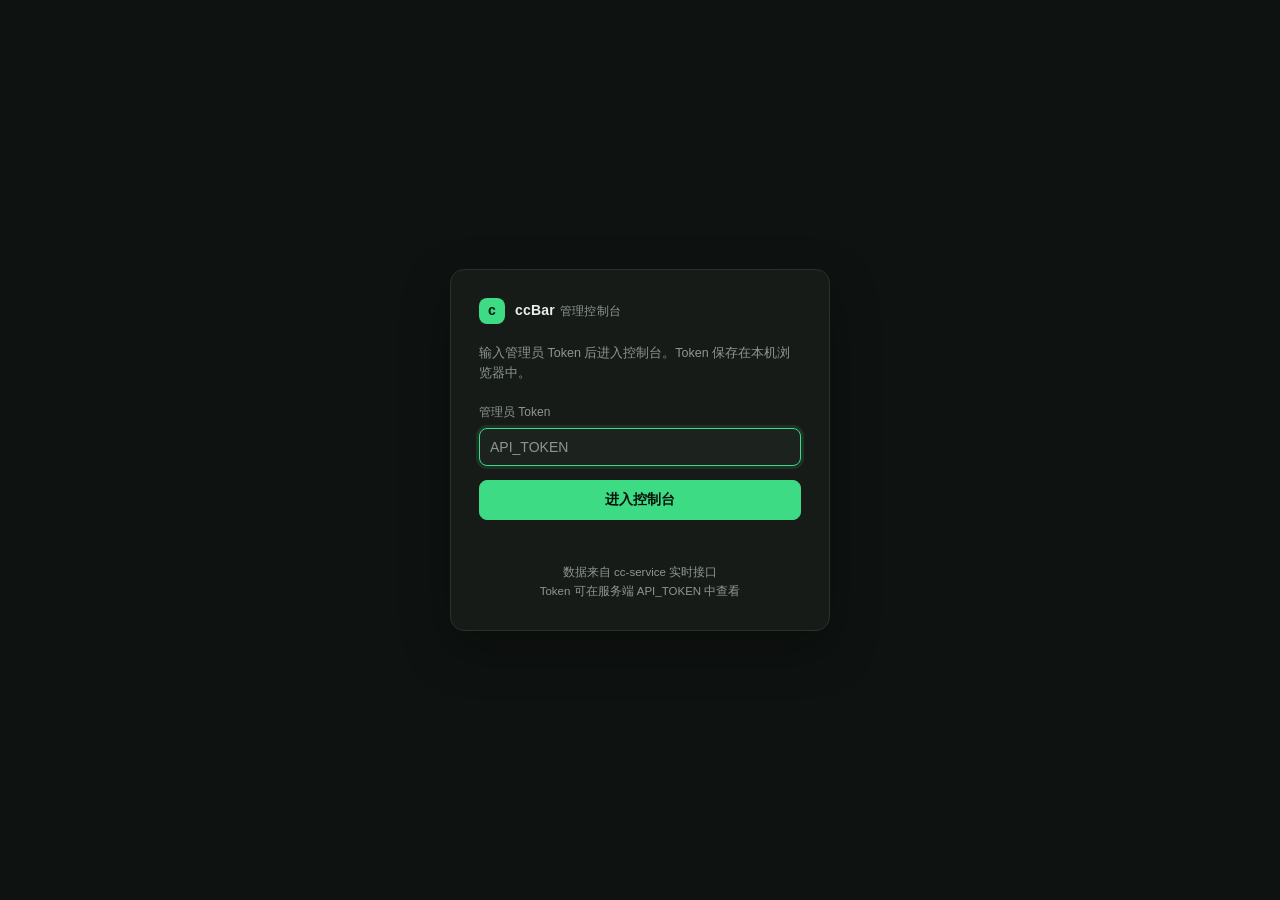
==== cc-service/src/main/resources/static/admin/index.html @ 9c6a5811 "feat(admin): 总览合并仅有用量记录的 Trae 账号 没有官方账单快照、但近 30 天有用量记录的 Trae 账号也列出，并标注未上报账单。" ====
<!doctype html>
<html lang="zh-CN" data-theme="dark">
<head>
<meta charset="utf-8">
<meta name="viewport" content="width=device-width, initial-scale=1">
<title>CC 管理控制台</title>
<style>
  :root {
    --bg: #0e1210;
    --sidebar: #111613;
    --panel: #161b18;
    --panel-2: #1c231f;
    --border: #29312b;
    --border-strong: #39443c;
    --text: #e9efeb;
    --muted: #8d978f;
    --accent: #3ddc84;
    --accent-dim: rgba(61, 220, 132, .12);
    --accent-on: #07140c;
    --danger: #ff6b6b;
    --danger-dim: rgba(255, 107, 107, .12);
    --warning: #f2b544;
    --series-1: #3ddc84;
    --series-2: #2a8f5d;
    --series-3: #78bdf5;
    --shadow: 0 18px 50px rgba(0, 0, 0, .28);
    --radius-card: 14px;
    color-scheme: dark;
  }
  html[data-theme="light"] {
    --bg: #f3f6f3;
    --sidebar: #ffffff;
    --panel: #ffffff;
    --panel-2: #f1f5f2;
    --border: #e0e7e1;
    --border-strong: #cfd9d1;
    --text: #18211b;
    --muted: #64736a;
    --accent: #0f9d58;
    --accent-dim: rgba(15, 157, 88, .10);
    --accent-on: #ffffff;
    --danger: #d93d3d;
    --danger-dim: rgba(217, 61, 61, .10);
    --warning: #b77a10;
    --series-1: #0f9d58;
    --series-2: #8ad8ad;
    --series-3: #3b82f6;
    --shadow: 0 16px 42px rgba(20, 40, 28, .08);
    color-scheme: light;
  }
  * { box-sizing: border-box; }
  html, body { margin: 0; min-height: 100%; }
  body {
    background: var(--bg);
    color: var(--text);
    font: 14px/1.55 -apple-system, BlinkMacSystemFont, "SF Pro Text", "PingFang SC", "Microsoft YaHei", sans-serif;
    -webkit-font-smoothing: antialiased;
  }
  button, input, select, textarea { font: inherit; color: inherit; }
  a { color: var(--accent); }
  .hidden { display: none !important; }
  .mono { font-family: "SF Mono", ui-monospace, Menlo, Consolas, monospace; }
  .muted { color: var(--muted); }
  .num { font-variant-numeric: tabular-nums; }

  /* 登录 */
  .login-wrap { min-height: 100vh; display: flex; align-items: center; justify-content: center; padding: 24px; }
  .login-card {
    width: 380px; max-width: 100%; background: var(--panel); border: 1px solid var(--border);
    border-radius: var(--radius-card); padding: 28px; box-shadow: var(--shadow);
  }
  .login-card .brand { padding: 0 0 20px; }
  .login-card p { color: var(--muted); font-size: 12.5px; margin: 0 0 20px; }
  .login-foot { margin-top: 16px; color: var(--muted); font-size: 11.5px; text-align: center; line-height: 1.7; }
  .error { color: var(--danger); font-size: 12px; min-height: 17px; margin-top: 10px; }

  /* 基础控件 */
  .btn {
    height: 34px; padding: 0 13px; border-radius: 8px; border: 1px solid var(--border);
    background: var(--panel-2); color: var(--text); cursor: pointer;
    display: inline-flex; align-items: center; justify-content: center; gap: 6px;
    transition: background .12s, border-color .12s, color .12s; white-space: nowrap;
  }
  .btn:hover { border-color: var(--border-strong); }
  .btn.primary { background: var(--accent); border-color: var(--accent); color: var(--accent-on); font-weight: 600; }
  .btn.primary:hover { filter: brightness(1.06); }
  .btn.danger { color: var(--danger); }
  .btn.danger:hover { background: var(--danger-dim); border-color: color-mix(in srgb, var(--danger) 40%, var(--border)); }
  .btn.ghost { background: transparent; }
  .btn.block { width: 100%; height: 40px; }
  .btn.sm { height: 28px; padding: 0 9px; font-size: 12px; }
  .btn:disabled { opacity: .5; cursor: not-allowed; }
  .icon-btn {
    width: 32px; height: 32px; padding: 0; border-radius: 8px; border: 1px solid var(--border);
    background: var(--panel-2); color: var(--muted); cursor: pointer;
    display: inline-flex; align-items: center; justify-content: center;
  }
  .icon-btn:hover { color: var(--text); border-color: var(--border-strong); }
  .icon-btn svg { width: 15px; height: 15px; }
  .input, .select {
    height: 32px; padding: 0 10px; border-radius: 8px; border: 1px solid var(--border);
    background: var(--panel-2); color: var(--text); outline: none;
  }
  .input:focus, .select:focus { border-color: var(--accent); box-shadow: 0 0 0 3px var(--accent-dim); }
  .input::placeholder { color: var(--muted); }
  .select { padding-right: 26px; cursor: pointer; }
  .field { margin-bottom: 14px; }
  .field label { display: block; color: var(--muted); font-size: 12px; margin-bottom: 6px; }
  .field .input, .field .select { width: 100%; height: 38px; }
  .field .hint { color: var(--muted); font-size: 11.5px; margin-top: 6px; line-height: 1.6; }

  /* 布局 */
  .app { display: flex; min-height: 100vh; }
  .sidebar {
    width: 224px; flex: 0 0 224px; background: var(--sidebar);
    border-right: 1px solid var(--border);
    display: flex; flex-direction: column; padding: 18px 12px;
    position: sticky; top: 0; height: 100vh;
  }
  .brand { display: flex; align-items: center; gap: 10px; padding: 4px 10px 22px; }
  .brand-mark {
    width: 26px; height: 26px; border-radius: 8px; background: var(--accent);
    color: var(--accent-on); font-weight: 700; font-size: 14px;
    display: flex; align-items: center; justify-content: center; flex: 0 0 26px;
  }
  .brand-name { font-weight: 600; font-size: 14px; letter-spacing: .2px; white-space: nowrap; }
  .brand-name span { color: var(--muted); font-weight: 400; font-size: 12px; margin-left: 5px; }
  .nav-section { color: var(--muted); font-size: 11px; letter-spacing: .8px; padding: 14px 12px 6px; }
  .nav-item {
    display: flex; align-items: center; gap: 10px; padding: 9px 12px; margin-bottom: 2px;
    border-radius: 8px; color: var(--muted); cursor: pointer; user-select: none;
    border: 1px solid transparent; transition: background .12s, color .12s; white-space: nowrap;
  }
  .nav-item:hover { background: var(--panel-2); color: var(--text); }
  .nav-item.active { background: var(--accent-dim); color: var(--accent); }
  .nav-item svg { flex: 0 0 16px; width: 16px; height: 16px; }
  .nav-badge {
    margin-left: auto; min-width: 18px; height: 18px; padding: 0 5px; border-radius: 999px;
    background: var(--panel-2); color: var(--muted); font-size: 10.5px;
    display: inline-flex; align-items: center; justify-content: center; font-variant-numeric: tabular-nums;
  }
  .sidebar-foot { margin-top: auto; border-top: 1px solid var(--border); padding: 14px 10px 4px; display: flex; align-items: center; gap: 10px; }
  .sidebar-foot .who { flex: 1; min-width: 0; }
  .sidebar-foot .who b { display: block; font-size: 12.5px; font-weight: 500; }
  .sidebar-foot .who span { display: block; font-size: 11px; color: var(--muted); }
  .main { flex: 1; min-width: 0; display: flex; flex-direction: column; }
  .topbar {
    height: 62px; display: flex; align-items: center; justify-content: space-between;
    padding: 0 26px; border-bottom: 1px solid var(--border);
    background: color-mix(in srgb, var(--bg) 86%, transparent);
    backdrop-filter: blur(10px); position: sticky; top: 0; z-index: 10; gap: 16px;
  }
  .topbar h1 { font-size: 15.5px; margin: 0; font-weight: 600; letter-spacing: .2px; }
  .topbar .sub { color: var(--muted); font-size: 12px; margin-left: 10px; }
  .topbar .right { display: flex; align-items: center; gap: 10px; flex: 0 0 auto; }
  .meta { color: var(--muted); font-size: 12px; white-space: nowrap; }
  .content { width: 100%; max-width: 1240px; margin: 0 auto; padding: 22px 26px 64px; }
  .view { display: none; }
  .view.active { display: block; }
  .page-head { display: flex; align-items: flex-end; justify-content: space-between; gap: 16px; margin-bottom: 18px; flex-wrap: wrap; }
  .page-head h2 { font-size: 19px; margin: 0 0 3px; font-weight: 600; letter-spacing: .2px; }
  .page-head p { margin: 0; color: var(--muted); font-size: 12.5px; }
  .page-actions { display: flex; align-items: center; gap: 8px; flex-wrap: wrap; }

  /* 卡片 */
  .card { background: var(--panel); border: 1px solid var(--border); border-radius: var(--radius-card); }
  .card-head { display: flex; align-items: center; justify-content: space-between; gap: 12px; padding: 15px 18px 0; flex-wrap: wrap; }
  .card-head h3 { margin: 0; font-size: 13.5px; font-weight: 600; }
  .card-head .sub { color: var(--muted); font-size: 11.5px; font-weight: 400; margin-left: 8px; }
  .card-body { padding: 16px 18px 18px; }
  .card-head + .card-body { padding-top: 14px; }

  /* KPI */
  .kpis { display: grid; grid-template-columns: repeat(4, 1fr); gap: 12px; margin-bottom: 12px; }
  .kpi { padding: 16px 17px 15px; position: relative; overflow: hidden; }
  .kpi .label { color: var(--muted); font-size: 12px; display: flex; align-items: center; gap: 6px; }
  .kpi .value { font-size: 27px; font-weight: 650; letter-spacing: -.4px; margin-top: 4px; font-variant-numeric: tabular-nums; }
  .kpi .value .unit { font-size: 12px; font-weight: 500; color: var(--muted); margin-left: 5px; letter-spacing: 0; }
  .kpi .foot { color: var(--muted); font-size: 11.5px; margin-top: 2px; font-variant-numeric: tabular-nums; }
  .kpi .foot b { color: var(--accent); font-weight: 500; }
  .kpi .foot .warn { color: var(--warning); }
  .kpi .foot .bad { color: var(--danger); }
  .kpi.focus { border-color: color-mix(in srgb, var(--accent) 45%, var(--border)); }
  .kpi.focus .value { color: var(--accent); }

  /* 栅格 */
  .grid-main { display: grid; grid-template-columns: minmax(0, 1.75fr) minmax(0, 1fr); gap: 12px; margin-bottom: 12px; }
  .grid-half { display: grid; grid-template-columns: 1fr 1fr; gap: 12px; margin-bottom: 12px; }
  .split { display: grid; grid-template-columns: minmax(0, 1.5fr) minmax(0, 1fr); gap: 12px; align-items: start; }
  .stack { display: flex; flex-direction: column; gap: 12px; }

  /* 图表 */
  .chart-wrap { padding: 12px 12px 6px; }
  .chart-wrap svg { width: 100%; height: auto; display: block; }
  .legend { display: flex; flex-wrap: wrap; gap: 14px; padding: 0 6px 6px; }
  .legend span { display: inline-flex; align-items: center; gap: 6px; color: var(--muted); font-size: 11.5px; }
  .dot { width: 7px; height: 7px; border-radius: 50%; display: inline-block; flex: 0 0 7px; }
  .status-dot { width: 6px; height: 6px; border-radius: 50%; background: var(--muted); display: inline-block; flex: 0 0 6px; }
  .status-dot.ok { background: var(--accent); }
  .status-dot.warn { background: var(--warning); }
  .status-dot.bad { background: var(--danger); }
  .chart-empty { padding: 48px 16px; text-align: center; color: var(--muted); font-size: 12.5px; }

  /* 状态行 */
  .status-list { display: flex; flex-direction: column; }
  .status-row { display: flex; align-items: center; justify-content: space-between; padding: 11px 0; border-bottom: 1px solid var(--border); font-size: 12.5px; gap: 12px; }
  .status-row:last-child { border-bottom: none; }
  .status-row .k { color: var(--muted); }
  .status-row .v { display: inline-flex; align-items: center; gap: 7px; font-variant-numeric: tabular-nums; text-align: right; }

  /* 条形列表 */
  .bar-list { display: flex; flex-direction: column; gap: 13px; }
  .bar-row .top { display: flex; justify-content: space-between; gap: 12px; font-size: 12.5px; margin-bottom: 5px; }
  .bar-row .top span:last-child { color: var(--muted); font-variant-numeric: tabular-nums; }
  .bar-row .top .name { display: inline-flex; align-items: center; gap: 7px; min-width: 0; }
  .bar-row .top .name b { font-weight: 500; overflow: hidden; text-overflow: ellipsis; white-space: nowrap; }
  .track { height: 6px; border-radius: 999px; background: var(--panel-2); overflow: hidden; }
  .fill { height: 100%; border-radius: 999px; }

  /* Trae 账户积分 */
  .trae-list { display: flex; flex-direction: column; gap: 14px; }
  .trae-row .top { display: flex; justify-content: space-between; align-items: baseline; gap: 10px; font-size: 12.5px; }
  .trae-row .top .name { display: flex; align-items: center; gap: 6px; min-width: 0; font-weight: 500; }
  .trae-row .top .name .id { color: var(--muted); font-weight: 400; font-size: 11px; overflow: hidden; text-overflow: ellipsis; white-space: nowrap; }
  .trae-row .top .pct { color: var(--muted); font-size: 11.5px; font-variant-numeric: tabular-nums; white-space: nowrap; }
  .trae-row .meta { display: flex; justify-content: space-between; gap: 10px; margin-top: 6px; color: var(--muted); font-size: 11.5px; font-variant-numeric: tabular-nums; }
  .trae-row .meta b { color: var(--text); font-weight: 500; }
  .trae-total { display: flex; justify-content: space-between; align-items: baseline; gap: 10px; margin-top: 14px; padding-top: 12px; border-top: 1px solid var(--border); }
  .trae-total .k { color: var(--muted); font-size: 11.5px; }
  .trae-total .v { color: var(--accent); font-size: 18px; font-weight: 650; font-variant-numeric: tabular-nums; }
  .trae-total .v span { color: var(--muted); font-size: 11.5px; font-weight: 400; }
  .trae-empty { padding: 10px 2px; color: var(--muted); font-size: 12.5px; line-height: 1.7; }
  .trae-empty b { color: var(--text); font-weight: 500; }

  /* 表格 */
  .table-wrap { overflow-x: auto; }
  table { width: 100%; border-collapse: collapse; font-size: 12.5px; }
  th, td { text-align: left; padding: 11px 16px; border-bottom: 1px solid var(--border); white-space: nowrap; }
  th { color: var(--muted); font-weight: 500; font-size: 11.5px; background: var(--panel-2); }
  tbody tr:hover { background: color-mix(in srgb, var(--panel-2) 55%, transparent); }
  tbody tr[data-user-id] { cursor: pointer; }
  tbody tr.selected, tbody tr.selected:hover { background: var(--accent-dim); }
  tbody tr:last-child td { border-bottom: none; }
  td.num, th.num { text-align: right; font-variant-numeric: tabular-nums; }
  td.actions, th.actions { text-align: right; }
  tr.empty-row td { text-align: center; color: var(--muted); padding: 32px 16px; }
  .flow-group { cursor: pointer; }
  .flow-group .chev { color: var(--muted); transition: transform .15s; margin-right: 7px; vertical-align: -1px; display: inline-block; }
  .flow-group.open .chev { transform: rotate(90deg); }
  .flow-detail-row td { padding: 0; background: var(--panel-2); }
  .flow-detail-inner { padding: 10px 16px 14px 38px; }
  .flow-detail-inner th { background: transparent; padding: 7px 12px; font-size: 11px; }
  .flow-detail-inner td { padding: 7px 12px; font-size: 12px; }
  .flow-detail-inner .hint { color: var(--muted); font-size: 11.5px; padding: 8px 12px 0; }
  .flow-summary { display: flex; align-items: baseline; gap: 22px; padding: 13px 18px; border-bottom: 1px solid var(--border); font-size: 12.5px; flex-wrap: wrap; }
  .flow-summary b { font-size: 16px; font-weight: 650; font-variant-numeric: tabular-nums; }
  .flow-summary span { color: var(--muted); }

  /* 用户 */
  .user-cell { display: flex; align-items: center; gap: 9px; }
  .avatar {
    width: 28px; height: 28px; border-radius: 50%; background: var(--panel-2);
    border: 1px solid var(--border); color: var(--muted);
    display: inline-flex; align-items: center; justify-content: center;
    font-size: 11px; font-weight: 600; text-transform: uppercase; flex: 0 0 28px;
  }
  .avatar.on { color: var(--accent); border-color: color-mix(in srgb, var(--accent) 40%, var(--border)); }
  .user-cell .name { font-weight: 500; }
  .user-cell .id { color: var(--muted); font-size: 11px; margin-left: 2px; }

  /* 徽标 */
  .pill {
    display: inline-flex; align-items: center; gap: 5px; padding: 2px 8px;
    border-radius: 999px; font-size: 11px; border: 1px solid transparent;
    background: var(--panel-2); color: var(--muted); font-variant-numeric: tabular-nums; white-space: nowrap;
  }
  .pill.ok { color: var(--accent); background: var(--accent-dim); }
  .pill.warn { color: var(--warning); background: color-mix(in srgb, var(--warning) 12%, transparent); }
  .pill.bad { color: var(--danger); background: var(--danger-dim); }
  .pill.blue { color: var(--series-3); background: color-mix(in srgb, var(--series-3) 12%, transparent); }
  .pill.plain { border-color: var(--border); background: transparent; }

  /* 用户详情 */
  .detail-head { display: flex; align-items: center; gap: 12px; padding: 18px 18px 0; }
  .detail-head .avatar { width: 42px; height: 42px; flex-basis: 42px; font-size: 15px; }
  .detail-head .who { min-width: 0; flex: 1; }
  .detail-head .who b { display: block; font-size: 15px; font-weight: 600; overflow: hidden; text-overflow: ellipsis; }
  .detail-head .who span { display: block; color: var(--muted); font-size: 11.5px; margin-top: 1px; }
  .mini-stats { display: grid; grid-template-columns: repeat(3, 1fr); gap: 8px; padding: 16px 18px 0; }
  .mini-stat { background: var(--panel-2); border: 1px solid var(--border); border-radius: 9px; padding: 9px 10px; min-width: 0; }
  .mini-stat .k { color: var(--muted); font-size: 10.5px; white-space: nowrap; overflow: hidden; text-overflow: ellipsis; }
  .mini-stat .v { font-size: 15px; font-weight: 600; font-variant-numeric: tabular-nums; margin-top: 2px; overflow: hidden; text-overflow: ellipsis; }
  .detail-section { padding: 16px 18px 0; }
  .detail-section h4 { margin: 0 0 8px; color: var(--muted); font-size: 11px; font-weight: 500; letter-spacing: .4px; }
  .kv { display: flex; justify-content: space-between; gap: 12px; padding: 7px 0; font-size: 12.5px; border-bottom: 1px dashed var(--border); }
  .kv:last-child { border-bottom: none; }
  .kv .k { color: var(--muted); }
  .kv .v { text-align: right; font-variant-numeric: tabular-nums; overflow: hidden; text-overflow: ellipsis; }
  .device-line { display: flex; align-items: center; gap: 8px; padding: 8px 0; border-bottom: 1px dashed var(--border); }
  .device-line:last-child { border-bottom: none; }
  .device-line .info { flex: 1; min-width: 0; }
  .device-line .info b { display: block; font-size: 12px; font-weight: 500; overflow: hidden; text-overflow: ellipsis; }
  .device-line .info span { display: block; color: var(--muted); font-size: 11px; }
  .detail-actions { display: flex; gap: 8px; padding: 16px 18px 18px; flex-wrap: wrap; }
  .detail-empty { padding: 40px 18px; text-align: center; color: var(--muted); font-size: 12.5px; }

  /* 工具栏 / 筛选 */
  .toolbar { display: flex; align-items: center; gap: 8px; flex-wrap: wrap; margin-bottom: 12px; }
  .toolbar .grow { flex: 1; min-width: 160px; }
  .toolbar .input { width: 100%; }
  .chips { display: inline-flex; align-items: center; gap: 4px; background: var(--panel-2); border: 1px solid var(--border); border-radius: 9px; padding: 3px; }
  .chip {
    height: 26px; padding: 0 10px; border-radius: 6px; border: none; background: transparent;
    color: var(--muted); font-size: 12px; cursor: pointer; white-space: nowrap;
  }
  .chip:hover { color: var(--text); }
  .chip.active { background: var(--panel); color: var(--text); box-shadow: 0 1px 2px rgba(0,0,0,.12); }
  .filters { display: flex; align-items: center; gap: 8px; flex-wrap: wrap; }
  .filters .select { height: 32px; }

  /* 弹窗 / 提示 */
  .modal-overlay {
    position: fixed; inset: 0; background: rgba(0, 0, 0, .52); z-index: 50;
    display: flex; align-items: center; justify-content: center; padding: 20px;
  }
  .modal {
    width: 420px; max-width: 100%; max-height: 88vh; overflow: auto;
    background: var(--panel); border: 1px solid var(--border); border-radius: var(--radius-card);
    box-shadow: var(--shadow);
  }
  .modal-head { display: flex; align-items: center; justify-content: space-between; gap: 12px; padding: 18px 20px 0; }
  .modal-head h3 { margin: 0; font-size: 15px; font-weight: 600; }
  .modal-body { padding: 18px 20px 4px; }
  .modal-body p { margin: 0 0 12px; color: var(--muted); font-size: 12.5px; line-height: 1.7; }
  .modal-foot { display: flex; justify-content: flex-end; gap: 8px; padding: 14px 20px 20px; }
  .toast {
    position: fixed; right: 22px; bottom: 22px; z-index: 80; max-width: 380px;
    background: var(--panel); border: 1px solid var(--border-strong); border-left: 3px solid var(--accent);
    border-radius: 10px; box-shadow: var(--shadow); padding: 12px 14px; font-size: 12.5px;
    animation: toast-in .16s ease-out;
  }
  .toast.error { border-left-color: var(--danger); }
  @keyframes toast-in { from { opacity: 0; transform: translateY(6px); } to { opacity: 1; transform: none; } }
  .loading { color: var(--muted); }
  .skeleton { height: 12px; border-radius: 4px; background: var(--panel-2); animation: pulse 1.2s infinite; }
  @keyframes pulse { 0%, 100% { opacity: .55; } 50% { opacity: 1; } }
  .code {
    margin: 0; padding: 14px 16px; border-radius: 10px; border: 1px solid var(--border);
    background: var(--panel-2); color: var(--muted); font: 11.5px/1.7 "SF Mono", ui-monospace, Menlo, monospace;
    overflow-x: auto; white-space: pre;
  }
  .danger-zone { border-color: color-mix(in srgb, var(--danger) 28%, var(--border)); }
  .danger-zone .card-head h3 { color: var(--danger); }
  .card-body.flush { padding: 0; }
  .card-body.flush .table-wrap { border-radius: 0 0 var(--radius-card) var(--radius-card); }
  .kpi .value.ok { color: var(--accent); }
  .kpi .value.bad { color: var(--danger); }

  @media (max-width: 1120px) {
    .kpis { grid-template-columns: repeat(2, 1fr); }
    .grid-main, .grid-half, .split { grid-template-columns: 1fr; }
    .kpi .value { font-size: 24px; }
  }
  @media (max-width: 860px) {
    .app { flex-direction: column; }
    .sidebar {
      width: 100%; flex: none; height: auto; position: static;
      flex-direction: row; align-items: center; padding: 10px 12px;
      overflow-x: auto; border-right: none; border-bottom: 1px solid var(--border);
    }
    .brand { padding: 0 12px 0 2px; }
    .brand-name span, .nav-section, .sidebar-foot { display: none; }
    .nav-item { margin-bottom: 0; padding: 7px 10px; }
    .nav-badge { display: none; }
    .topbar { height: 56px; padding: 0 16px; }
    .topbar .sub, .meta { display: none; }
    .content { padding: 16px 14px 48px; }
    .mini-stats { grid-template-columns: 1fr; }
    .toast { left: 14px; right: 14px; max-width: none; }
  }
</style>
</head>
<body>
<!-- 登录 -->
<div class="login-wrap" id="login">
  <div class="login-card">
    <div class="brand">
      <div class="brand-mark">c</div>
      <div class="brand-name">ccBar<span>管理控制台</span></div>
    </div>
    <p>输入管理员 Token 后进入控制台。Token 保存在本机浏览器中。</p>
    <div class="field">
      <label for="tokenInput">管理员 Token</label>
      <input class="input" id="tokenInput" type="password" autocomplete="current-password" placeholder="API_TOKEN">
    </div>
    <button class="btn primary block" id="loginBtn">进入控制台</button>
    <div class="error" id="loginError"></div>
    <div class="login-foot">数据来自 cc-service 实时接口<br>Token 可在服务端 API_TOKEN 中查看</div>
  </div>
</div>

<!-- 主界面 -->
<div class="app hidden" id="app">
  <aside class="sidebar">
    <div class="brand">
      <div class="brand-mark">c</div>
      <div class="brand-name">ccBar<span>控制台</span></div>
    </div>
    <div class="nav-section">监控</div>
    <div class="nav-item active" data-view="overview">
      <svg viewBox="0 0 24 24" fill="none" stroke="currentColor" stroke-width="1.8"><rect x="3" y="3" width="7" height="7" rx="1.5"/><rect x="14" y="3" width="7" height="7" rx="1.5"/><rect x="3" y="14" width="7" height="7" rx="1.5"/><rect x="14" y="14" width="7" height="7" rx="1.5"/></svg>
      <span>概览</span>
    </div>
    <div class="nav-item" data-view="users">
      <svg viewBox="0 0 24 24" fill="none" stroke="currentColor" stroke-width="1.8"><circle cx="9" cy="8" r="3.2"/><path d="M3.5 20c.4-3.4 2.7-5.2 5.5-5.2s5.1 1.8 5.5 5.2"/><path d="M16 5.2a3 3 0 0 1 0 5.6M17.5 14.9c2 .5 3.1 2 3.4 4.3"/></svg>
      <span>用户与设备</span>
    </div>
    <div class="nav-item" data-view="usage">
      <svg viewBox="0 0 24 24" fill="none" stroke="currentColor" stroke-width="1.8"><path d="M4 20V10M10 20V4M16 20v-7M22 20H2"/></svg>
      <span>用量分析</span>
    </div>
    <div class="nav-item" data-view="flow">
      <svg viewBox="0 0 24 24" fill="none" stroke="currentColor" stroke-width="1.8"><path d="M3 6h18M3 12h18M3 18h18"/><circle cx="7" cy="6" r="1.4" fill="currentColor" stroke="none"/><circle cx="15" cy="12" r="1.4" fill="currentColor" stroke="none"/><circle cx="10" cy="18" r="1.4" fill="currentColor" stroke="none"/></svg>
      <span>流水明细</span>
    </div>
    <div class="nav-section">资产</div>
    <div class="nav-item" data-view="devices">
      <svg viewBox="0 0 24 24" fill="none" stroke="currentColor" stroke-width="1.8"><rect x="2.5" y="5" width="19" height="12" rx="2"/><path d="M8 21h8M12 17v4"/></svg>
      <span>设备管理</span>
      <span class="nav-badge" id="deviceBadge">0</span>
    </div>
    <div class="nav-item" data-view="health">
      <svg viewBox="0 0 24 24" fill="none" stroke="currentColor" stroke-width="1.8"><path d="M20.4 6.6a4.8 4.8 0 0 0-6.8 0L12 8.2l-1.6-1.6a4.8 4.8 0 1 0-6.8 6.8L12 21l8.4-7.6a4.8 4.8 0 0 0 0-6.8Z"/></svg>
      <span>健康管理</span>
    </div>
    <div class="nav-section">运维</div>
    <div class="nav-item" data-view="push">
      <svg viewBox="0 0 24 24" fill="none" stroke="currentColor" stroke-width="1.8"><path d="M18 8a6 6 0 1 0-12 0c0 7-3 7-3 9h18c0-2-3-2-3-9"/><path d="M10 21a2 2 0 0 0 4 0"/></svg>
      <span>推送管理</span>
    </div>
    <div class="nav-item" data-view="audit">
      <svg viewBox="0 0 24 24" fill="none" stroke="currentColor" stroke-width="1.8"><path d="M9 5h9M9 12h9M9 19h9"/><path d="M4.5 5h.01M4.5 12h.01M4.5 19h.01"/></svg>
      <span>访问审计</span>
    </div>
    <div class="nav-item" data-view="system">
      <svg viewBox="0 0 24 24" fill="none" stroke="currentColor" stroke-width="1.8"><rect x="3" y="4" width="18" height="7" rx="2"/><rect x="3" y="13" width="18" height="7" rx="2"/><path d="M7 7.5h.01M7 16.5h.01"/></svg>
      <span>系统状态</span>
    </div>
    <div class="sidebar-foot">
      <div class="avatar on" id="adminAvatar">A</div>
      <div class="who">
        <b>管理员</b>
        <span>API Token 会话</span>
      </div>
      <button class="icon-btn" id="logoutBtn" title="退出登录">
        <svg viewBox="0 0 24 24" fill="none" stroke="currentColor" stroke-width="1.8"><path d="M9 21H5a2 2 0 0 1-2-2V5a2 2 0 0 1 2-2h4M16 17l5-5-5-5M21 12H9"/></svg>
      </button>
    </div>
  </aside>

  <div class="main">
    <header class="topbar">
      <div>
        <h1 id="pageTitle">概览</h1><span class="sub" id="pageSub">今天的情况</span>
      </div>
      <div class="right">
        <span class="pill" id="servicePill"><span class="status-dot"></span>连接中</span>
        <span class="meta" id="refreshHint">尚未加载</span>
        <button class="icon-btn" id="refreshBtn" title="刷新">
          <svg viewBox="0 0 24 24" fill="none" stroke="currentColor" stroke-width="1.8"><path d="M21 12a9 9 0 1 1-2.6-6.4M21 3v6h-6"/></svg>
        </button>
        <button class="icon-btn" id="themeBtn" title="切换主题">
          <svg class="icon-sun" viewBox="0 0 24 24" fill="none" stroke="currentColor" stroke-width="1.8"><circle cx="12" cy="12" r="4"/><path d="M12 2v2M12 20v2M2 12h2M20 12h2M4.9 4.9l1.4 1.4M17.7 17.7l1.4 1.4M19.1 4.9l-1.4 1.4M6.3 17.7l-1.4 1.4"/></svg>
          <svg class="icon-moon hidden" viewBox="0 0 24 24" fill="none" stroke="currentColor" stroke-width="1.8"><path d="M21 12.8A8.5 8.5 0 1 1 11.2 3a7 7 0 0 0 9.8 9.8Z"/></svg>
        </button>
      </div>
    </header>

    <main class="content">
      <!-- 概览 -->
      <section class="view active" id="view-overview">
        <div class="page-head">
          <div>
            <h2>今天的情况</h2>
            <p id="overviewDate">加载中…</p>
          </div>
          <div class="page-actions">
            <button class="btn" id="exportDailyBtn">导出日报</button>
          </div>
        </div>
        <div class="kpis">
          <div class="card kpi">
            <div class="label">今日 Token</div>
            <div class="value" id="kpiTokens">—</div>
            <div class="foot" id="kpiTokensFoot">&nbsp;</div>
          </div>
          <div class="card kpi">
            <div class="label">Trae 今日积分</div>
            <div class="value" id="kpiCredits">—</div>
            <div class="foot" id="kpiCreditsFoot">&nbsp;</div>
          </div>
          <div class="card kpi focus">
            <div class="label">剩余总积分</div>
            <div class="value" id="kpiRemaining">—</div>
            <div class="foot" id="kpiRemainingFoot">&nbsp;</div>
          </div>
          <div class="card kpi">
            <div class="label">Trae 账户</div>
            <div class="value" id="kpiTraeAccounts">—</div>
            <div class="foot" id="kpiTraeAccountsFoot">&nbsp;</div>
          </div>
        </div>
        <div class="grid-main">
          <div class="card">
            <div class="card-head">
              <h3>今日每小时用量 <span class="sub">0-23 时</span></h3>
              <div class="chips" id="hourlyMetric">
                <button class="chip active" data-metric="credits">积分</button>
                <button class="chip" data-metric="tokens">Token</button>
                <button class="chip" data-metric="requests">请求</button>
              </div>
            </div>
            <div class="chart-wrap" id="hourlyChart"></div>
          </div>
          <div class="card">
            <div class="card-head"><h3>Trae 账户积分 <span class="sub">官方账单 / 近30天用量</span></h3></div>
            <div class="card-body" id="traeAccounts"></div>
          </div>
        </div>
        <div class="grid-main">
          <div class="card">
            <div class="card-head"><h3>同步趋势 <span class="sub">近 7 天 · 按数据来源</span></h3></div>
            <div class="chart-wrap" id="overviewTrend"></div>
            <div class="legend" id="overviewLegend"></div>
          </div>
          <div class="card">
            <div class="card-head"><h3>服务状态 <span class="sub">实时</span></h3></div>
            <div class="card-body"><div class="status-list" id="overviewStatus"></div></div>
          </div>
        </div>
        <div class="grid-half">
          <div class="card">
            <div class="card-head"><h3>Top 模型 <span class="sub">近 7 天 Token 占比</span></h3></div>
            <div class="card-body"><div class="bar-list" id="topModels"></div></div>
          </div>
          <div class="card">
            <div class="card-head">
              <h3>最近同步设备</h3>
              <button class="btn sm ghost" data-goto="devices">全部设备</button>
            </div>
            <div class="card-body flush">
              <div class="table-wrap">
                <table>
                  <thead><tr><th>用户</th><th>设备</th><th>状态</th><th>最近同步</th></tr></thead>
                  <tbody id="recentDevices"></tbody>
                </table>
              </div>
            </div>
          </div>
        </div>
      </section>
      <!-- 用户与设备 -->
      <section class="view" id="view-users">
        <div class="page-head">
          <div>
            <h2>用户与设备</h2>
            <p>账号、登记设备与活跃状态，点击整行查看详情</p>
          </div>
          <div class="page-actions">
            <button class="btn primary" id="createUserBtn">创建用户</button>
          </div>
        </div>
        <div class="toolbar">
          <div class="grow"><input class="input" id="userSearch" placeholder="搜索用户名或 ID"></div>
          <div class="chips" id="userChips">
            <button class="chip active" data-filter="all">全部</button>
            <button class="chip" data-filter="online">在线</button>
            <button class="chip" data-filter="offline">离线</button>
          </div>
          <button class="btn" id="refreshUsersBtn">刷新</button>
        </div>
        <div class="split">
          <div class="card">
            <div class="table-wrap">
              <table>
                <thead>
                  <tr><th>用户</th><th class="num">设备</th><th>最近活跃</th><th>今日用量</th><th>状态</th><th class="actions">操作</th></tr>
                </thead>
                <tbody id="userRows">
                  <tr class="empty-row"><td colspan="6">加载中…</td></tr>
                </tbody>
              </table>
            </div>
          </div>
          <div class="card" id="userDetail">
            <div class="detail-empty">选择左侧用户查看详情</div>
          </div>
        </div>
      </section>

      <!-- 用量分析 -->
      <section class="view" id="view-usage">
        <div class="page-head">
          <div>
            <h2>用量分析</h2>
            <p>Token、缓存与积分消耗，支持按用户、来源和模型筛选</p>
          </div>
          <div class="page-actions">
            <button class="btn" id="exportUsageBtn">导出 CSV</button>
          </div>
        </div>
        <div class="toolbar">
          <div class="filters">
            <select class="select" id="usageDays">
              <option value="7">近 7 天</option>
              <option value="30">近 30 天</option>
              <option value="90">近 90 天</option>
            </select>
            <select class="select" id="usageUser"><option value="">全部用户</option></select>
            <select class="select" id="usageSource"><option value="">全部来源</option></select>
            <select class="select" id="usageModel"><option value="">全部模型</option></select>
            <button class="btn" id="applyUsageBtn">应用筛选</button>
          </div>
          <span class="meta" id="usageRange"></span>
        </div>
        <div class="kpis">
          <div class="card kpi">
            <div class="label">输入 Token</div>
            <div class="value" id="usageInput">—</div>
            <div class="foot" id="usageInputFoot">&nbsp;</div>
          </div>
          <div class="card kpi">
            <div class="label">输出 Token</div>
            <div class="value" id="usageOutput">—</div>
            <div class="foot" id="usageOutputFoot">&nbsp;</div>
          </div>
          <div class="card kpi">
            <div class="label">缓存读取</div>
            <div class="value" id="usageCache">—</div>
            <div class="foot" id="usageCacheFoot">&nbsp;</div>
          </div>
          <div class="card kpi">
            <div class="label">积分 / 金额</div>
            <div class="value" id="usageCredits">—</div>
            <div class="foot" id="usageCreditsFoot">&nbsp;</div>
          </div>
        </div>
        <div class="grid-half">
          <div class="card">
            <div class="card-head"><h3>按来源 <span class="sub" id="usageSourceSub"></span></h3></div>
            <div class="card-body">
              <div class="bar-list" id="usageSources"></div>
              <div class="status-list" id="usageSourceStats" style="margin-top:14px"></div>
            </div>
          </div>
          <div class="card">
            <div class="card-head"><h3>按模型 <span class="sub">按 Token 排序</span></h3></div>
            <div class="card-body flush">
              <div class="table-wrap">
                <table>
                  <thead><tr><th>模型</th><th class="num">Token</th><th class="num">积分</th><th class="num">占比</th></tr></thead>
                  <tbody id="usageModels"><tr class="empty-row"><td colspan="4">加载中…</td></tr></tbody>
                </table>
              </div>
            </div>
          </div>
        </div>
        <div class="card">
          <div class="card-head"><h3>明细 <span class="sub">最新 5 条同步记录</span></h3></div>
          <div class="card-body flush">
            <div class="table-wrap">
              <table>
                <thead>
                  <tr><th>时间</th><th>用户</th><th>来源</th><th>模型</th><th class="num">输入</th><th class="num">输出</th><th class="num">缓存</th><th class="num">积分</th></tr>
                </thead>
                <tbody id="usageRecent"><tr class="empty-row"><td colspan="8">加载中…</td></tr></tbody>
              </table>
            </div>
          </div>
        </div>
      </section>
      <!-- 流水明细 -->
      <section class="view" id="view-flow">
        <div class="page-head">
          <div>
            <h2>流水明细</h2>
            <p>按时间聚合的同步记录，点击时段可展开逐笔明细</p>
          </div>
          <div class="page-actions">
            <button class="btn" id="exportFlowBtn">导出流水</button>
          </div>
        </div>
        <div class="toolbar">
          <div class="chips" id="flowChips">
            <button class="chip active" data-range="today">今日</button>
            <button class="chip" data-range="7d">近 7 天</button>
            <button class="chip" data-range="30d">近 30 天</button>
          </div>
          <div class="filters">
            <select class="select" id="flowUser"><option value="">全部用户</option></select>
            <select class="select" id="flowSource"><option value="">全部来源</option></select>
            <select class="select" id="flowModel"><option value="">全部模型</option></select>
          </div>
        </div>
        <div class="card">
          <div class="card-head">
            <h3>同步流水 <span class="sub">按积分排序统计占比</span></h3>
            <div class="page-actions">
              <button class="icon-btn" id="flowPrev" title="前一天">
                <svg viewBox="0 0 24 24" fill="none" stroke="currentColor" stroke-width="1.8"><path d="M15 18l-6-6 6-6"/></svg>
              </button>
              <span class="meta" id="flowLabel">今天</span>
              <button class="icon-btn" id="flowNext" title="后一天">
                <svg viewBox="0 0 24 24" fill="none" stroke="currentColor" stroke-width="1.8"><path d="M9 18l6-6-6-6"/></svg>
              </button>
            </div>
          </div>
          <div class="flow-summary" id="flowSummary"></div>
          <div class="table-wrap">
            <table>
              <thead><tr><th>时段</th><th class="num">次数</th><th class="num">Token</th><th class="num">积分</th><th class="num">占比</th></tr></thead>
              <tbody id="flowRows"><tr class="empty-row"><td colspan="5">加载中…</td></tr></tbody>
            </table>
          </div>
        </div>
      </section>

      <!-- 设备管理 -->
      <section class="view" id="view-devices">
        <div class="page-head">
          <div>
            <h2>设备管理</h2>
            <p>所有登记设备、归属用户与在线状态</p>
          </div>
          <div class="page-actions">
            <button class="btn danger" id="purgeDevicesBtn">清理 7 天离线设备</button>
          </div>
        </div>
        <div class="kpis">
          <div class="card kpi">
            <div class="label">设备总数</div>
            <div class="value" id="deviceTotal">—</div>
            <div class="foot">已登记设备</div>
          </div>
          <div class="card kpi">
            <div class="label">在线设备</div>
            <div class="value" id="deviceOnline">—</div>
            <div class="foot">5 分钟内有上报</div>
          </div>
          <div class="card kpi">
            <div class="label">24 小时活跃</div>
            <div class="value" id="deviceActive">—</div>
            <div class="foot">最近一天有上报</div>
          </div>
          <div class="card kpi">
            <div class="label">7 天离线</div>
            <div class="value" id="deviceOffline">—</div>
            <div class="foot">可安全清理</div>
          </div>
        </div>
        <div class="card">
          <div class="table-wrap">
            <table>
              <thead>
                <tr><th>设备</th><th>归属用户</th><th>首次登记</th><th>最近活跃</th><th>状态</th><th class="num">事件数</th><th class="actions">操作</th></tr>
              </thead>
              <tbody id="deviceRows"><tr class="empty-row"><td colspan="7">加载中…</td></tr></tbody>
            </table>
          </div>
        </div>
      </section>
      <!-- 健康管理 -->
      <section class="view" id="view-health">
        <div class="page-head">
          <div>
            <h2>健康管理</h2>
            <p>体重、体脂与身高记录，数据与 ccBar 客户端互通</p>
          </div>
          <div class="page-actions">
            <button class="btn primary" id="addHealthBtn">新增记录</button>
          </div>
        </div>
        <div class="toolbar">
          <div class="filters">
            <select class="select" id="healthKind">
              <option value="all">全部类型</option>
              <option value="weight">体重</option>
              <option value="bodyfat">体脂</option>
              <option value="height">身高</option>
            </select>
            <select class="select" id="healthDays">
              <option value="30">近 30 天</option>
              <option value="90">近 90 天</option>
              <option value="365">近 1 年</option>
            </select>
          </div>
          <span class="meta" id="healthRange"></span>
        </div>
        <div class="kpis">
          <div class="card kpi">
            <div class="label">最新体重</div>
            <div class="value" id="healthWeight">—</div>
            <div class="foot" id="healthWeightFoot">&nbsp;</div>
          </div>
          <div class="card kpi">
            <div class="label">最新体脂</div>
            <div class="value" id="healthBodyfat">—</div>
            <div class="foot" id="healthBodyfatFoot">&nbsp;</div>
          </div>
          <div class="card kpi">
            <div class="label">身高</div>
            <div class="value" id="healthHeight">—</div>
            <div class="foot" id="healthHeightFoot">&nbsp;</div>
          </div>
          <div class="card kpi">
            <div class="label">BMI</div>
            <div class="value" id="healthBmi">—</div>
            <div class="foot" id="healthBmiFoot">&nbsp;</div>
          </div>
        </div>
        <div class="grid-main">
          <div class="card">
            <div class="card-head"><h3>体重趋势 <span class="sub" id="healthTrendSub">近 30 天</span></h3></div>
            <div class="chart-wrap" id="healthTrend"></div>
          </div>
          <div class="card">
            <div class="card-head"><h3>数据概览</h3></div>
            <div class="card-body"><div class="status-list" id="healthStats"></div></div>
          </div>
        </div>
        <div class="card">
          <div class="card-head"><h3>最近记录 <span class="sub" id="healthRecordsSub"></span></h3></div>
          <div class="card-body flush">
            <div class="table-wrap">
              <table>
                <thead><tr><th>类型</th><th class="num">数值</th><th>记录时间</th><th>来源</th></tr></thead>
                <tbody id="healthRecords"><tr class="empty-row"><td colspan="4">加载中…</td></tr></tbody>
              </table>
            </div>
          </div>
        </div>
      </section>

      <!-- 访问审计 -->
      <section class="view" id="view-audit">
        <div class="page-head">
          <div>
            <h2>访问审计</h2>
            <p>所有 /api 请求记录与访问统计</p>
          </div>
          <div class="page-actions">
            <select class="select" id="auditDays">
              <option value="1">今天</option>
              <option value="7" selected>近 7 天</option>
              <option value="30">近 30 天</option>
              <option value="90">近 90 天</option>
            </select>
            <button class="btn" id="auditReloadBtn">刷新</button>
          </div>
        </div>
        <div class="kpis">
          <div class="card kpi">
            <div class="label">请求总数</div>
            <div class="value" id="auditTotal">—</div>
            <div class="foot" id="auditTotalFoot">&nbsp;</div>
          </div>
          <div class="card kpi">
            <div class="label">成功率</div>
            <div class="value" id="auditSuccessRate">—</div>
            <div class="foot" id="auditSuccessFoot">&nbsp;</div>
          </div>
          <div class="card kpi">
            <div class="label">平均耗时</div>
            <div class="value" id="auditAvg">—</div>
            <div class="foot" id="auditAvgFoot">&nbsp;</div>
          </div>
          <div class="card kpi">
            <div class="label">独立用户</div>
            <div class="value" id="auditUsers">—</div>
            <div class="foot">有身份的业务请求</div>
          </div>
        </div>
        <div class="grid-half">
          <div class="card">
            <div class="card-head"><h3>热门接口 Top 10</h3></div>
            <div class="card-body flush">
              <div class="table-wrap">
                <table>
                  <thead><tr><th>接口</th><th class="num">请求</th><th class="num">失败</th><th class="num">平均耗时</th></tr></thead>
                  <tbody id="auditTopRows"><tr class="empty-row"><td colspan="4">加载中…</td></tr></tbody>
                </table>
              </div>
            </div>
          </div>
          <div class="card">
            <div class="card-head"><h3>按天统计</h3></div>
            <div class="card-body flush">
              <div class="table-wrap">
                <table>
                  <thead><tr><th>日期</th><th class="num">请求</th><th class="num">失败</th><th class="num">平均耗时</th></tr></thead>
                  <tbody id="auditDailyRows"><tr class="empty-row"><td colspan="4">加载中…</td></tr></tbody>
                </table>
              </div>
            </div>
          </div>
        </div>
        <div class="card">
          <div class="card-head"><h3>状态码分布</h3></div>
          <div class="card-body"><div class="chips" id="auditStatusChips"></div></div>
        </div>
        <div class="card">
          <div class="card-head"><h3>请求明细</h3><span class="sub" id="auditLogCount"></span></div>
          <div class="card-body" style="display:flex;gap:8px;flex-wrap:wrap;align-items:center">
            <select class="select" id="auditMethod">
              <option value="">全部方法</option>
              <option value="GET">GET</option>
              <option value="POST">POST</option>
              <option value="PUT">PUT</option>
              <option value="DELETE">DELETE</option>
            </select>
            <select class="select" id="auditStatus">
              <option value="">全部状态</option>
              <option value="2xx">2xx</option>
              <option value="3xx">3xx</option>
              <option value="4xx">4xx</option>
              <option value="5xx">5xx</option>
            </select>
            <input class="input" id="auditPath" placeholder="路径包含…" style="max-width:220px">
            <button class="btn" id="auditSearchBtn">查询</button>
          </div>
          <div class="table-wrap">
            <table>
              <thead><tr><th>时间</th><th>用户</th><th>方法</th><th>路径</th><th class="num">状态</th><th class="num">耗时</th><th>IP</th></tr></thead>
              <tbody id="auditLogRows"><tr class="empty-row"><td colspan="7">加载中…</td></tr></tbody>
            </table>
          </div>
          <div class="card-body" style="display:flex;justify-content:flex-end;gap:8px;align-items:center">
            <button class="btn sm ghost" id="auditPrev">上一页</button>
            <span class="meta" id="auditPageInfo"></span>
            <button class="btn sm ghost" id="auditNext">下一页</button>
          </div>
        </div>
      </section>

      <!-- 系统状态 -->
      <section class="view" id="view-system">
        <div class="page-head">
          <div>
            <h2>系统状态</h2>
            <p>服务健康、数据库迁移与数据维护</p>
          </div>
          <div class="page-actions">
            <button class="btn" id="checkSystemBtn">重新检查</button>
          </div>
        </div>
        <div class="kpis">
          <div class="card kpi">
            <div class="label">API 服务</div>
            <div class="value" id="sysApi">—</div>
            <div class="foot" id="sysApiFoot">&nbsp;</div>
          </div>
          <div class="card kpi">
            <div class="label">数据库</div>
            <div class="value" id="sysDb">—</div>
            <div class="foot" id="sysDbFoot">&nbsp;</div>
          </div>
          <div class="card kpi">
            <div class="label">数据库迁移</div>
            <div class="value" id="sysMigration">—</div>
            <div class="foot">Flyway 最新版本</div>
          </div>
          <div class="card kpi">
            <div class="label">运行时长</div>
            <div class="value" id="sysUptime">—</div>
            <div class="foot" id="sysUptimeFoot">&nbsp;</div>
          </div>
        </div>
        <div class="grid-half">
          <div class="card">
            <div class="card-head"><h3>健康检查 <span class="sub">/api/health</span></h3></div>
            <div class="card-body"><pre class="code" id="sysHealthCode">加载中…</pre></div>
          </div>
          <div class="card">
            <div class="card-head"><h3>运行信息</h3></div>
            <div class="card-body"><div class="status-list" id="sysInfo"></div></div>
          </div>
        </div>
      </section>

      <!-- 久坐提醒 -->
      <section class="view" id="view-push">
        <div class="page-head">
          <div>
            <h2>推送任务</h2>
            <p>通过 Bark 定时提醒，可新增多个任务并分别设置调度</p>
          </div>
          <div class="page-actions">
            <button class="btn primary" id="pushCreateBtn">新增任务</button>
          </div>
        </div>
        <div class="card">
          <div class="card-head"><h3>任务列表</h3><span class="sub" id="pushTaskCount"></span></div>
          <div class="table-wrap">
            <table>
              <thead>
                <tr><th>任务</th><th>调度</th><th>状态</th><th>最近推送</th><th class="actions">操作</th></tr>
              </thead>
              <tbody id="pushTaskRows">
                <tr class="empty-row"><td colspan="5">加载中…</td></tr>
              </tbody>
            </table>
          </div>
        </div>
        <p class="muted" style="margin:14px 2px 0;font-size:12px;line-height:1.7">
          服务每 30 秒检查一次。间隔任务只在生效时段内按间隔推送；每天定时任务每天最多推送一次。手动测试不受开关和调度限制。
        </p>
      </section>
    </main>
  </div>
</div>

<div id="modalRoot"></div>
<div id="toastRoot"></div>
<script>
'use strict';

const API = '/api/admin';
const $ = (selector, root = document) => root.querySelector(selector);
const $$ = (selector, root = document) => Array.from(root.querySelectorAll(selector));

const SOURCE_NAMES = {
  ccswitch: 'cc-switch',
  'cc-switch': 'cc-switch',
  cc_switch: 'cc-switch',
  zcode: 'ZCode',
  trae: 'Trae'
};
const KIND_NAMES = { weight: '体重', bodyfat: '体脂', height: '身高' };
const KIND_UNITS = { weight: 'kg', bodyfat: '%', height: 'cm' };
const VIEW_META = {
  overview: ['概览', '今天的情况'],
  users: ['用户与设备', '账号、设备与活跃状态'],
  usage: ['用量分析', 'Token、缓存与积分消耗'],
  flow: ['流水明细', '按时间聚合的同步记录'],
  devices: ['设备管理', '所有登记设备与在线状态'],
  health: ['健康管理', '体重、体脂与身高记录'],
  push: ['推送管理', 'Bark 定时推送任务'],
  audit: ['访问审计', 'API 请求记录与访问统计'],
  system: ['系统状态', '服务健康与数据维护']
};

const state = {
  token: localStorage.getItem('cc_admin_token') || '',
  theme: localStorage.getItem('cc_admin_theme') || 'dark',
  view: 'overview',
  users: [],
  options: null,
  selectedUserId: null,
  userFilter: 'all',
  userSearch: '',
  usage: { days: 7, userId: '', source: '', model: '' },
  flow: { range: 'today', anchor: startOfToday(), userId: '', source: '', model: '' },
  health: { days: 30, kind: 'all' },
  audit: { days: 7, page: 1, size: 20, method: '', statusClass: '', path: '' },
  hourlyMetric: 'credits',
  bucketCache: {},
  lastLoaded: {},
  loading: false
};

/* ---------- 基础工具 ---------- */

class ApiError extends Error {
  constructor(message, status) {
    super(message);
    this.status = status;
  }
}

function pad(value) {
  return String(value).padStart(2, '0');
}

function startOfToday() {
  const date = new Date();
  date.setHours(0, 0, 0, 0);
  return date;
}

function addDays(date, days) {
  const next = new Date(date);
  next.setDate(next.getDate() + days);
  return next;
}

function fmtDate(value) {
  const date = value instanceof Date ? value : new Date(value);
  if (Number.isNaN(date.getTime())) return '—';
  return `${date.getFullYear()}-${pad(date.getMonth() + 1)}-${pad(date.getDate())}`;
}

function fmtDateTime(value) {
  const date = new Date(value);
  if (Number.isNaN(date.getTime())) return '—';
  return `${fmtDate(date)} ${pad(date.getHours())}:${pad(date.getMinutes())}`;
}

function fmtClock(value) {
  const date = new Date(value);
  if (Number.isNaN(date.getTime())) return '—';
  return `${pad(date.getHours())}:${pad(date.getMinutes())}:${pad(date.getSeconds())}`;
}

function fmtInt(value) {
  return Number(value || 0).toLocaleString('zh-CN');
}

function trimZero(text) {
  return text.replace(/\.0+$/, '').replace(/(\.\d*?)0+$/, '$1');
}

function compact(value) {
  const number = Number(value || 0);
  if (number >= 1e9) return trimZero((number / 1e9).toFixed(2)) + 'B';
  if (number >= 1e6) return trimZero((number / 1e6).toFixed(2)) + 'M';
  if (number >= 1e4) return trimZero((number / 1e3).toFixed(1)) + 'k';
  return fmtInt(number);
}

function fmtCredits(value) {
  return Number(value || 0).toLocaleString('zh-CN', { maximumFractionDigits: 1 });
}

function fmtMoney(value) {
  return '$' + Number(value || 0).toLocaleString('zh-CN', { minimumFractionDigits: 2, maximumFractionDigits: 2 });
}

function fmtPct(value, digits = 1) {
  return Number(value || 0).toFixed(digits) + '%';
}

function rel(value) {
  if (!value) return '—';
  const time = new Date(value).getTime();
  if (Number.isNaN(time)) return '—';
  const diff = Date.now() - time;
  if (diff < 0) return fmtDateTime(value);
  if (diff < 60000) return '刚刚';
  if (diff < 3600000) return Math.floor(diff / 60000) + ' 分钟前';
  if (diff < 86400000) return Math.floor(diff / 3600000) + ' 小时前';
  if (diff < 172800000) return '昨天';
  if (diff < 2592000000) return Math.floor(diff / 86400000) + ' 天前';
  return fmtDate(value);
}

function esc(value) {
  return String(value === null || value === undefined ? '' : value).replace(/[&<>"']/g, (char) => ({
    '&': '&amp;', '<': '&lt;', '>': '&gt;', '"': '&quot;', "'": '&#39;'
  }[char]));
}

function sourceName(source) {
  if (!source) return '未知';
  return SOURCE_NAMES[String(source).toLowerCase()] || source;
}

function shortDevice(id) {
  const text = String(id || '');
  if (text.length <= 14) return text || '—';
  return text.slice(0, 8) + '…' + text.slice(-4);
}

function fmtDuration(seconds) {
  const total = Number(seconds || 0);
  if (total < 60) return Math.floor(total) + ' 秒';
  if (total < 3600) return Math.floor(total / 60) + ' 分钟';
  if (total < 86400) return Math.floor(total / 3600) + ' 小时 ' + Math.floor((total % 3600) / 60) + ' 分';
  return Math.floor(total / 86400) + ' 天 ' + Math.floor((total % 86400) / 3600) + ' 小时';
}

function fmtDurationShort(seconds) {
  const total = Number(seconds || 0);
  if (total < 3600) return Math.floor(total / 60) + ' 分';
  if (total < 86400) return Math.floor(total / 3600) + ' 小时';
  return Math.floor(total / 86400) + ' 天';
}

function qs(params) {
  const search = new URLSearchParams();
  Object.entries(params).forEach(([key, value]) => {
    if (value !== undefined && value !== null && value !== '') search.set(key, value);
  });
  const text = search.toString();
  return text ? '?' + text : '';
}

function toast(message, type = 'ok') {
  const element = document.createElement('div');
  element.className = 'toast' + (type === 'error' ? ' error' : '');
  element.textContent = message;
  $('#toastRoot').appendChild(element);
  setTimeout(() => {
    element.style.opacity = '0';
    element.style.transition = 'opacity .2s';
    setTimeout(() => element.remove(), 240);
  }, 3200);
}

function applyTheme(theme) {
  state.theme = theme;
  document.documentElement.dataset.theme = theme;
  localStorage.setItem('cc_admin_theme', theme);
  const sun = $('.icon-sun');
  const moon = $('.icon-moon');
  if (sun && moon) {
    sun.classList.toggle('hidden', theme !== 'dark');
    moon.classList.toggle('hidden', theme === 'dark');
  }
}

function setServicePill(up) {
  const element = $('#servicePill');
  element.className = 'pill ' + (up ? 'ok' : 'bad');
  element.innerHTML = `<span class="status-dot ${up ? 'ok' : 'bad'}"></span>${up ? '服务正常' : '服务异常'}`;
}

/* ---------- 请求 / 弹窗 ---------- */

async function api(path, options = {}) {
  const headers = Object.assign({}, options.headers || {}, {
    Authorization: 'Bearer ' + state.token
  });
  if (options.body) headers['Content-Type'] = 'application/json';
  let response;
  try {
    response = await fetch(API + path, Object.assign({}, options, { headers }));
  } catch (error) {
    throw new ApiError('无法连接服务，请确认服务已启动', 0);
  }
  if (response.status === 401) {
    logout('登录已过期，请重新输入 Token');
    throw new ApiError('未授权', 401);
  }
  if (!response.ok) {
    let message = '';
    try {
      const data = await response.json();
      message = data.message || data.error || '';
    } catch (error) { /* 非 JSON 错误响应 */ }
    throw new ApiError(message || `请求失败 (${response.status})`, response.status);
  }
  if (response.status === 204) return null;
  const type = response.headers.get('content-type') || '';
  return type.includes('application/json') ? response.json() : response.text();
}

function openModal(options) {
  closeModal();
  const root = $('#modalRoot');
  root.innerHTML = `
    <div class="modal-overlay" data-modal-overlay>
      <div class="modal" role="dialog" aria-modal="true">
        <div class="modal-head">
          <h3>${esc(options.title)}</h3>
          <button class="icon-btn" data-modal-close title="关闭">×</button>
        </div>
        <div class="modal-body">${options.body || ''}</div>
        <div class="modal-foot">
          <button class="btn" data-modal-close>${esc(options.cancelText || '取消')}</button>
          <button class="btn ${options.danger ? 'danger' : 'primary'}" data-modal-confirm>${esc(options.confirmText || '确定')}</button>
        </div>
      </div>
    </div>`;
  const overlay = $('[data-modal-overlay]', root);
  overlay.addEventListener('click', (event) => {
    if (event.target === overlay) closeModal();
  });
  $$('[data-modal-close]', root).forEach((button) => button.addEventListener('click', closeModal));
  const confirmBtn = $('[data-modal-confirm]', root);
  confirmBtn.addEventListener('click', async () => {
    confirmBtn.disabled = true;
    try {
      await options.onConfirm();
    } catch (error) {
      if (error.status !== 401) toast(error.message || '操作失败', 'error');
    } finally {
      confirmBtn.disabled = false;
    }
  });
  const firstInput = $('input, select, textarea', root);
  if (firstInput) setTimeout(() => firstInput.focus(), 30);
  return root;
}

function closeModal() {
  $('#modalRoot').innerHTML = '';
}

function confirmAction(title, message, onConfirm, confirmText = '确定', danger = true) {
  openModal({
    title,
    body: `<p>${esc(message)}</p>`,
    confirmText,
    danger,
    onConfirm: async () => {
      await onConfirm();
      closeModal();
    }
  });
}

function showLogin(message = '') {
  state.token = '';
  localStorage.removeItem('cc_admin_token');
  $('#login').classList.remove('hidden');
  $('#app').classList.add('hidden');
  $('#loginError').textContent = message;
  setTimeout(() => $('#tokenInput').focus(), 60);
}

function showApp() {
  $('#login').classList.add('hidden');
  $('#app').classList.remove('hidden');
}

function logout(message = '') {
  closeModal();
  showLogin(message);
}

async function doLogin() {
  const token = $('#tokenInput').value.trim();
  if (!token) {
    $('#loginError').textContent = '请输入管理员 Token';
    return;
  }
  const button = $('#loginBtn');
  button.disabled = true;
  $('#loginError').textContent = '';
  try {
    state.token = token;
    await api('/overview');
    localStorage.setItem('cc_admin_token', token);
    showApp();
    await afterLogin();
  } catch (error) {
    state.token = '';
    $('#loginError').textContent = error.status === 401
      ? 'Token 无效，请重试'
      : (error.message || '无法连接服务');
  } finally {
    button.disabled = false;
  }
}

/* ---------- 视图调度 ---------- */

const LOADERS = {
  overview: () => loadOverview(),
  users: () => loadUsers(),
  usage: () => loadUsage(),
  flow: () => loadFlow(),
  devices: () => loadDevices(),
  health: () => loadHealth(),
  push: () => loadPush(),
  audit: () => loadAudit(),
  system: () => loadSystem()
};

function switchView(view, force = false) {
  state.view = view;
  const meta = VIEW_META[view] || ['', ''];
  $('#pageTitle').textContent = meta[0];
  $('#pageSub').textContent = meta[1];
  $$('.nav-item').forEach((item) => item.classList.toggle('active', item.dataset.view === view));
  $$('.view').forEach((section) => section.classList.toggle('active', section.id === 'view-' + view));
  const stale = Date.now() - (state.lastLoaded[view] || 0) > 30000;
  if (force || stale) return refreshView(view);
  updateRefreshHint();
  return Promise.resolve();
}

async function refreshView(view = state.view) {
  if (state.loading) return;
  state.loading = true;
  try {
    await LOADERS[view]();
    state.lastLoaded[view] = Date.now();
  } catch (error) {
    if (error.status !== 401) toast(error.message || '加载失败', 'error');
  } finally {
    state.loading = false;
    updateRefreshHint();
  }
}

function updateRefreshHint() {
  const timestamp = state.lastLoaded[state.view];
  $('#refreshHint').textContent = timestamp
    ? '更新于 ' + new Date(timestamp).toLocaleTimeString('zh-CN', { hour12: false })
    : '尚未加载';
}

async function afterLogin() {
  const results = await Promise.allSettled([loadOptions(), loadUsers()]);
  results.forEach((result) => {
    if (result.status === 'rejected' && result.reason.status !== 401) {
      toast(result.reason.message || '初始化失败', 'error');
    }
  });
  if (state.token) await switchView('overview', true);
}

/* ---------- 概览 ---------- */

async function loadOverview() {
  const data = await api('/overview');
  state.overview = data;
  renderOverviewKpis(data.kpi, data.trae);
  renderHourlyChart(data.hourly);
  renderTraeAccounts(data.trae);
  renderStackedChart($('#overviewTrend'), $('#overviewLegend'), data.trend);
  renderTopModels(data.topModels);
  renderRecentDevices(data.recentDevices);
  renderOverviewStatus(data.server);
  $('#overviewDate').textContent = fmtDate(data.now) + ' · 数据每 30 秒自动刷新';
  $('#deviceBadge').textContent = fmtInt(data.kpi.totalDevices);
  setServicePill(data.server.status === 'UP');
}

function renderOverviewKpis(kpi, trae) {
  const accounts = (trae && trae.accounts) || [];
  $('#kpiTokens').innerHTML = `${compact(kpi.todayTokens)}<span class="unit">Token</span>`;
  $('#kpiTokensFoot').textContent = `今日 ${fmtInt(kpi.todayEvents)} 条同步事件`;
  $('#kpiCredits').textContent = fmtCredits(kpi.todayCredits);
  const quotaCount = accounts.filter((account) => account.total > 0).length;
  $('#kpiCreditsFoot').textContent = accounts.length
    ? `${fmtInt(accounts.length)} 个账号 · ${fmtInt(quotaCount)} 个有官方账单`
    : '等待 ccbar 上报账单';
  $('#kpiRemaining').textContent = trae && trae.totalQuota > 0 ? fmtCredits(trae.totalRemaining) : '—';
  $('#kpiRemainingFoot').textContent = trae && trae.totalQuota > 0
    ? `已用 ${fmtCredits(trae.totalConsumed)} / ${fmtCredits(trae.totalQuota)}`
    : '等待 ccbar 上报账单';
  $('#kpiTraeAccounts').innerHTML = `${fmtInt(accounts.length)}<span class="unit">个</span>`;
  $('#kpiTraeAccountsFoot').textContent = trae && trae.updatedAt
    ? `更新于 ${fmtDateTime(trae.updatedAt)}`
    : '暂无上报';
}

function renderHourlyChart(hourly) {
  const container = $('#hourlyChart');
  if (!container) return;
  const metric = state.hourlyMetric || 'credits';
  const labels = (hourly && hourly.labels) || Array.from({ length: 24 }, (_, index) => String(index));
  const values = ((hourly && hourly[metric]) || []).map((value) => Number(value || 0));
  const total = values.reduce((sum, value) => sum + value, 0);
  if (!values.length || total <= 0) {
    container.innerHTML = '<div class="chart-empty">今日暂无用量</div>';
    return;
  }

  const width = 660;
  const height = 250;
  const left = 48;
  const right = 14;
  const top = 18;
  const bottom = 34;
  const plotWidth = width - left - right;
  const plotHeight = height - top - bottom;
  const max = niceMax(Math.max(...values));
  const step = values.length > 1 ? plotWidth / (values.length - 1) : 0;
  const xOf = (index) => left + index * step;
  const yOf = (value) => top + plotHeight - (value / max) * plotHeight;
  const color = metric === 'credits' ? 'var(--accent)' : metric === 'tokens' ? 'var(--series-3)' : 'var(--series-2)';
  const unit = metric === 'credits' ? '积分' : metric === 'tokens' ? 'Token' : '请求';
  const formatValue = metric === 'credits' ? fmtCredits : metric === 'tokens' ? compact : fmtInt;

  const points = values.map((value, index) => `${xOf(index).toFixed(1)},${yOf(value).toFixed(1)}`);
  const areaPath = `M${left},${top + plotHeight} L${points.join(' L')} L${xOf(values.length - 1).toFixed(1)},${top + plotHeight} Z`;

  let svg = `<svg viewBox="0 0 ${width} ${height}" role="img" aria-label="今日每小时${unit}用量">`;
  for (let index = 0; index <= 4; index++) {
    const value = max * index / 4;
    const y = yOf(value);
    svg += `<line x1="${left}" y1="${y.toFixed(1)}" x2="${width - right}" y2="${y.toFixed(1)}" stroke="var(--border)" ${index === 0 ? '' : 'stroke-dasharray="3 5"'}/>`;
    svg += `<text x="${left - 8}" y="${(y + 4).toFixed(1)}" text-anchor="end" fill="var(--muted)" font-size="11">${axisNumber(value)}</text>`;
  }
  [0, 3, 6, 9, 12, 15, 18, 21, 23].forEach((hour) => {
    if (hour >= labels.length) return;
    svg += `<text x="${xOf(hour).toFixed(1)}" y="${height - 14}" text-anchor="middle" fill="var(--muted)" font-size="11">${escapeHtml(labels[hour])}</text>`;
  });
  svg += `<path d="${areaPath}" fill="${color}" opacity="0.12"/>`;
  svg += `<polyline points="${points.join(' ')}" fill="none" stroke="${color}" stroke-width="2.5" stroke-linecap="round" stroke-linejoin="round"/>`;

  const peakIndex = values.indexOf(Math.max(...values));
  if (peakIndex >= 0 && values[peakIndex] > 0) {
    const peakX = xOf(peakIndex);
    const peakY = yOf(values[peakIndex]);
    const alignEnd = peakX > width - 130;
    const textX = alignEnd ? peakX - 8 : peakX + 8;
    svg += `<circle cx="${peakX.toFixed(1)}" cy="${peakY.toFixed(1)}" r="3.5" fill="${color}" stroke="var(--panel)" stroke-width="2"/>`;
    svg += `<text x="${textX.toFixed(1)}" y="${Math.max(14, peakY - 9).toFixed(1)}" text-anchor="${alignEnd ? 'end' : 'start'}" fill="var(--text)" font-size="11.5">${escapeHtml(labels[peakIndex])}时 · ${formatValue(values[peakIndex])}</text>`;
  }
  svg += `<text x="${left}" y="${height - 0.5}" text-anchor="start" fill="var(--muted)" font-size="11">${unit}</text>`;
  svg += '</svg>';
  container.innerHTML = svg;
}

function axisNumber(value) {
  if (value >= 10000) return compact(value);
  if (value >= 1000) return Math.round(value).toLocaleString('zh-CN');
  if (value > 0 && value < 10) return trimZero(value.toFixed(1));
  return fmtInt(Math.round(value));
}

function renderTraeAccounts(trae) {
  const container = $('#traeAccounts');
  if (!container) return;
  const accounts = (trae && trae.accounts) || [];
  if (!accounts.length) {
    container.innerHTML = '<div class="trae-empty"><b>暂无积分账单</b><br>ccbar 完成云同步后，会自动上报 Trae 官方已用 / 总额。</div>';
    return;
  }
  const rows = accounts.map((account) => {
    const hasQuota = account.total > 0;
    const pct = hasQuota ? Math.min(100, account.consumed / account.total * 100) : 0;
    const name = account.slot ? `Trae ${account.slot}` : 'Trae 账号';
    const meta = hasQuota
      ? `<span>剩余 <b>${fmtCredits(account.remaining)}</b> / ${fmtCredits(account.total)}</span><span>今日 ${fmtCredits(account.todayCredits)}</span>`
      : `<span>近30天 <b>${fmtCredits(account.usageCredits)}</b> 积分</span><span>仅用量记录</span>`;
    return `<div class="trae-row">
      <div class="top">
        <span class="name">${escapeHtml(name)}<span class="id" title="${escapeHtml(account.account)}">${escapeHtml(shortAccount(account.account))}</span></span>
        <span class="pct">${hasQuota ? `已用 ${fmtPct(pct, 0)}` : '未上报账单'}</span>
      </div>
      ${hasQuota ? `<div class="track"><div class="fill" style="width:${pct.toFixed(1)}%;background:var(--series-1)"></div></div>` : ''}
      <div class="meta">${meta}</div>
    </div>`;
  }).join('');
  container.innerHTML = `<div class="trae-list">${rows}</div>
    <div class="trae-total"><span class="k">合计剩余 / 总额</span><span class="v">${fmtCredits(trae.totalRemaining)} <span>/ ${fmtCredits(trae.totalQuota)}</span></span></div>`;
}

function shortAccount(account) {
  const text = String(account || '');
  return text.length > 10 ? `${text.slice(0, 4)}…${text.slice(-4)}` : text;
}

function escapeHtml(value) {
  return String(value ?? '').replace(/[&<>"']/g, (char) => ({
    '&': '&amp;', '<': '&lt;', '>': '&gt;', '"': '&quot;', "'": '&#39;'
  }[char]));
}

function niceMax(value) {
  if (value <= 0) return 0;
  const exponent = Math.floor(Math.log10(value));
  const base = Math.pow(10, exponent);
  const fraction = value / base;
  const nice = fraction <= 1 ? 1 : fraction <= 2 ? 2 : fraction <= 5 ? 5 : 10;
  return nice * base;
}

function renderStackedChart(container, legendElement, trend) {
  const labels = (trend && trend.labels) || [];
  const raw = ((trend && trend.series) || []).map((series) => ({
    name: sourceName(series.source),
    values: series.data || [],
    total: (series.data || []).reduce((sum, value) => sum + Number(value || 0), 0)
  }));
  const sorted = raw.slice().sort((left, right) => right.total - left.total);
  const series = sorted.slice(0, 3).map((item, index) => ({
    name: item.name,
    values: item.values,
    color: `var(--series-${index + 1})`
  }));
  if (sorted.length > 3) {
    const values = labels.map((_, index) => sorted.slice(3)
      .reduce((sum, item) => sum + Number(item.values[index] || 0), 0));
    series.push({ name: '其他', values, color: 'var(--border-strong)' });
  }
  const totals = labels.map((_, index) => series
    .reduce((sum, item) => sum + Number(item.values[index] || 0), 0));
  const max = niceMax(Math.max(0, ...totals));
  if (!labels.length || max <= 0) {
    container.innerHTML = '<div class="chart-empty">近 7 天暂无同步数据</div>';
    legendElement.innerHTML = '';
    return;
  }

  const width = 660;
  const height = 240;
  const left = 40;
  const right = 10;
  const top = 12;
  const bottom = 30;
  const plotWidth = width - left - right;
  const plotHeight = height - top - bottom;
  const groupWidth = plotWidth / labels.length;
  const barWidth = Math.min(34, groupWidth * 0.52);
  const yOf = (value) => top + plotHeight - (value / max) * plotHeight;

  let svg = `<svg viewBox="0 0 ${width} ${height}" role="img" aria-label="近 7 天同步趋势">`;
  for (let index = 0; index <= 4; index++) {
    const value = max * index / 4;
    const y = yOf(value);
    svg += `<line x1="${left}" y1="${y}" x2="${width - right}" y2="${y}" stroke="var(--border)" stroke-width="1" ${index === 0 ? '' : 'stroke-dasharray="3 5"'}/>`;
    svg += `<text x="${left - 8}" y="${y + 3.5}" text-anchor="end" fill="var(--muted)" font-size="10">${compact(Math.round(value))}</text>`;
  }
  labels.forEach((label, index) => {
    const center = left + groupWidth * index + groupWidth / 2;
    let stack = 0;
    series.forEach((item) => {
      const value = Number(item.values[index] || 0);
      if (value <= 0) return;
      const yTop = yOf(stack + value);
      const barHeight = Math.max(1, yOf(stack) - yTop);
      svg += `<rect x="${center - barWidth / 2}" y="${yTop}" width="${barWidth}" height="${barHeight}" rx="2" fill="${item.color}"></rect>`;
      stack += value;
    });
    svg += `<text x="${center}" y="${height - 9}" text-anchor="middle" fill="var(--muted)" font-size="10">${esc(label)}</text>`;
  });
  svg += '</svg>';

  container.innerHTML = svg;
  legendElement.innerHTML = series.map((item) =>
    `<span><i class="dot" style="background:${item.color}"></i>${esc(item.name)}</span>`).join('');
}

function renderTopModels(models) {
  const container = $('#topModels');
  if (!models || !models.length) {
    container.innerHTML = '<div class="muted" style="font-size:12.5px">近 7 天暂无模型数据</div>';
    return;
  }
  container.innerHTML = models.map((model, index) => {
    const color = index < 3 ? `var(--series-${index + 1})` : 'var(--border-strong)';
    const width = Math.max(0, Math.min(100, Number(model.percent || 0)));
    return `<div class="bar-row">
      <div class="top">
        <span class="name"><i class="dot" style="background:${color}"></i><b title="${esc(model.model)}">${esc(model.model || '未知模型')}</b></span>
        <span>${fmtPct(model.percent)}</span>
      </div>
      <div class="track"><div class="fill" style="width:${width}%;background:${color}"></div></div>
      <div class="top" style="margin-top:4px">
        <span class="muted" style="font-size:11px">${compact(model.tokens)} Token</span>
        <span>${fmtCredits(model.credits)} 积分</span>
      </div>
    </div>`;
  }).join('');
}

function renderRecentDevices(devices) {
  const tbody = $('#recentDevices');
  if (!devices || !devices.length) {
    tbody.innerHTML = '<tr class="empty-row"><td colspan="4">暂无设备</td></tr>';
    return;
  }
  tbody.innerHTML = devices.map((device) => `<tr>
    <td><div class="user-cell"><span class="avatar ${device.online ? 'on' : ''}">${esc((device.username || '?').slice(0, 1))}</span><span class="name">${esc(device.username)}</span></div></td>
    <td class="mono muted" title="${esc(device.deviceId)}">${esc(shortDevice(device.deviceId))}</td>
    <td><span class="pill ${device.online ? 'ok' : ''}"><span class="status-dot ${device.online ? 'ok' : ''}"></span>${device.online ? '在线' : '离线'}</span></td>
    <td class="muted">${esc(rel(device.lastSeenAt))}</td>
  </tr>`).join('');
}

function renderOverviewStatus(server) {
  const rows = [
    ['API 服务', '<span class="pill ok"><span class="status-dot ok"></span>UP</span>'],
    ['数据库', '<span class="pill ok"><span class="status-dot ok"></span>UP</span>'],
    ['数据库迁移', `<span class="mono">${esc(server.migration)}</span>`],
    ['运行时长', esc(fmtDuration(server.uptimeSeconds))],
    ['最近同步', esc(rel(server.lastSyncAt))],
    ['今日活跃设备', `${fmtInt(server.todayActiveDevices)} 台`],
    ['自动刷新', '30 秒']
  ];
  $('#overviewStatus').innerHTML = rows.map(([key, value]) =>
    `<div class="status-row"><span class="k">${key}</span><span class="v">${value}</span></div>`).join('');
}

function downloadBlob(content, filename, type = 'text/csv;charset=UTF-8') {
  const blob = content instanceof Blob ? content : new Blob([content], { type });
  const url = URL.createObjectURL(blob);
  const link = document.createElement('a');
  link.href = url;
  link.download = filename;
  document.body.appendChild(link);
  link.click();
  link.remove();
  setTimeout(() => URL.revokeObjectURL(url), 1500);
}

function csvCell(value) {
  return '"' + String(value === null || value === undefined ? '' : value).replace(/"/g, '""') + '"';
}

function exportDaily() {
  if (!state.overview) {
    toast('概览数据尚未加载', 'error');
    return;
  }
  const overview = state.overview;
  const kpi = overview.kpi;
  const lines = [
    ['指标', '数值'],
    ['日期', fmtDate(overview.now)],
    ['用户总数', kpi.totalUsers],
    ['本周新增用户', kpi.newUsersWeek],
    ['设备总数', kpi.totalDevices],
    ['在线设备', kpi.onlineDevices],
    ['今日同步事件', kpi.todayEvents],
    ['近 7 天同步事件', kpi.weekEvents],
    ['今日 Token', kpi.todayTokens],
    ['今日积分', kpi.todayCredits]
  ];
  const csv = '\uFEFF' + lines.map((row) => row.map(csvCell).join(',')).join('\n');
  downloadBlob(csv, `ccbar-daily-${fmtDate(overview.now)}.csv`);
}

/* ---------- 筛选项 ---------- */

function populateSelect(select, items, placeholder, valueOf, labelOf) {
  const current = select.value;
  select.innerHTML = `<option value="">${esc(placeholder)}</option>` + (items || []).map((item) =>
    `<option value="${esc(valueOf(item))}">${esc(labelOf(item))}</option>`).join('');
  if (current && Array.from(select.options).some((option) => option.value === current)) {
    select.value = current;
  }
}

async function loadOptions() {
  const options = await api('/usage/options');
  state.options = options;
  populateSelect($('#usageUser'), options.users, '全部用户', (user) => String(user.id), (user) => user.username);
  populateSelect($('#flowUser'), options.users, '全部用户', (user) => String(user.id), (user) => user.username);
  populateSelect($('#usageSource'), options.sources, '全部来源', (source) => source, (source) => sourceName(source));
  populateSelect($('#flowSource'), options.sources, '全部来源', (source) => source, (source) => sourceName(source));
  populateSelect($('#usageModel'), options.models, '全部模型', (model) => model, (model) => model);
  populateSelect($('#flowModel'), options.models, '全部模型', (model) => model, (model) => model);
}

/* ---------- 用户与设备 ---------- */

async function loadUsers() {
  const users = await api('/users');
  state.users = users;
  if (state.selectedUserId && !users.some((user) => user.id === state.selectedUserId)) {
    state.selectedUserId = null;
  }
  renderUserRows();
  if (state.selectedUserId) {
    await loadUserDetail(state.selectedUserId);
  } else {
    renderUserDetailEmpty();
  }
}

function userStatus(user) {
  if (user.disabled) return { cls: 'bad', dot: 'bad', text: '已禁用' };
  if (user.online) return { cls: 'ok', dot: 'ok', text: '在线' };
  if (!user.lastActiveAt) return { cls: '', dot: '', text: '未激活' };
  if (Date.now() - new Date(user.lastActiveAt).getTime() > 3 * 86400000) {
    return { cls: 'warn', dot: 'warn', text: '离线较久' };
  }
  return { cls: '', dot: '', text: '离线' };
}

function usageCell(user) {
  if (!user.todayTokens && !user.todayCredits) return '<span class="muted">—</span>';
  const tokens = user.todayTokens ? `<span class="num">${compact(user.todayTokens)} tok</span>` : '<span class="muted">—</span>';
  return `${tokens} <span class="muted">· ${fmtCredits(user.todayCredits)} 积分</span>`;
}

function renderUserRows() {
  const tbody = $('#userRows');
  const term = state.userSearch.trim().toLowerCase();
  const rows = state.users.filter((user) => {
    if (term && !user.username.toLowerCase().includes(term) && String(user.id) !== term) return false;
    if (state.userFilter === 'online') return user.online && !user.disabled;
    if (state.userFilter === 'offline') return !user.online;
    return true;
  });

  if (!rows.length) {
    tbody.innerHTML = `<tr class="empty-row"><td colspan="6">${state.users.length ? '没有匹配的用户' : '暂无用户'}</td></tr>`;
    return;
  }

  tbody.innerHTML = rows.map((user) => {
    const status = userStatus(user);
    return `<tr data-user-id="${user.id}" class="${user.id === state.selectedUserId ? 'selected' : ''}">
      <td>
        <div class="user-cell">
          <span class="avatar ${user.online && !user.disabled ? 'on' : ''}">${esc(user.username.slice(0, 1))}</span>
          <span class="name">${esc(user.username)}</span><span class="id">#${user.id}</span>
        </div>
      </td>
      <td class="num">${fmtInt(user.deviceCount)}</td>
      <td class="muted">${esc(rel(user.lastActiveAt))}</td>
      <td>${usageCell(user)}</td>
      <td><span class="pill ${status.cls}"><span class="status-dot ${status.dot}"></span>${status.text}</span></td>
      <td class="actions"><button class="btn sm ghost" data-reset-user="${user.id}">重置</button></td>
    </tr>`;
  }).join('');

  $$('#userRows tr[data-user-id]').forEach((row) => {
    row.addEventListener('click', () => selectUser(Number(row.dataset.userId)));
  });
  $$('#userRows [data-reset-user]').forEach((button) => {
    button.addEventListener('click', (event) => {
      event.stopPropagation();
      openResetPassword(Number(button.dataset.resetUser));
    });
  });
}

function renderUserDetailEmpty() {
  $('#userDetail').innerHTML = '<div class="detail-empty">选择左侧用户查看详情</div>';
}

async function selectUser(id) {
  state.selectedUserId = id;
  $$('#userRows tr[data-user-id]').forEach((row) => {
    row.classList.toggle('selected', Number(row.dataset.userId) === id);
  });
  try {
    await loadUserDetail(id);
  } catch (error) {
    if (error.status !== 401) toast(error.message || '加载用户详情失败', 'error');
  }
}

async function loadUserDetail(id) {
  const detail = await api('/users/' + id);
  state.userDetail = detail;
  renderUserDetail(detail);
}

function renderUserDetail(user) {
  const status = userStatus(user);
  const devices = user.devices || [];
  const deviceHtml = devices.length ? devices.map((device) => `
    <div class="device-line">
      <span class="status-dot ${device.online ? 'ok' : ''}"></span>
      <div class="info">
        <b class="mono" title="${esc(device.deviceId)}">${esc(shortDevice(device.deviceId))}</b>
        <span>首次 ${fmtDate(device.firstSeenAt)} · 最近 ${esc(rel(device.lastSeenAt))} · ${fmtInt(device.eventCount)} 条事件</span>
      </div>
      <button class="icon-btn" data-copy="${esc(device.deviceId)}" title="复制设备 ID">
        <svg viewBox="0 0 24 24" fill="none" stroke="currentColor" stroke-width="1.8"><rect x="9" y="9" width="11" height="11" rx="2"/><path d="M5 15V6a2 2 0 0 1 2-2h9"/></svg>
      </button>
    </div>`).join('') : '<div class="muted" style="font-size:12px;padding:6px 0">暂无登记设备</div>';

  $('#userDetail').innerHTML = `
    <div class="detail-head">
      <div class="avatar ${user.online && !user.disabled ? 'on' : ''}">${esc(user.username.slice(0, 1))}</div>
      <div class="who">
        <b>${esc(user.username)}</b>
        <span>ID #${user.id} · 创建于 ${fmtDate(user.createdAt)}</span>
      </div>
      <span class="pill ${status.cls}"><span class="status-dot ${status.dot}"></span>${status.text}</span>
    </div>
    <div class="mini-stats">
      <div class="mini-stat"><div class="k">设备</div><div class="v">${fmtInt(user.deviceCount)}</div></div>
      <div class="mini-stat"><div class="k">今日 Token</div><div class="v">${user.todayTokens ? compact(user.todayTokens) : '—'}</div></div>
      <div class="mini-stat"><div class="k">今日积分</div><div class="v">${fmtCredits(user.todayCredits)}</div></div>
    </div>
    <div class="detail-section">
      <h4>账号信息</h4>
      <div class="kv"><span class="k">用户 ID</span><span class="v mono">#${user.id}</span></div>
      <div class="kv"><span class="k">创建时间</span><span class="v">${fmtDateTime(user.createdAt)}</span></div>
      <div class="kv"><span class="k">最近活跃</span><span class="v">${esc(rel(user.lastActiveAt))}</span></div>
      <div class="kv"><span class="k">近 7 天用量</span><span class="v">${user.weekTokens ? compact(user.weekTokens) + ' Token' : '—'}</span></div>
      <div class="kv"><span class="k">近 7 天积分</span><span class="v">${fmtCredits(user.weekCredits)}</span></div>
    </div>
    <div class="detail-section">
      <h4>登记设备</h4>
      ${deviceHtml}
    </div>
    <div class="detail-actions">
      <button class="btn" data-reset-detail="${user.id}">重置密码</button>
      <button class="btn ${user.disabled ? 'primary' : 'danger'}" data-toggle-status="${user.id}">${user.disabled ? '启用账号' : '禁用账号'}</button>
    </div>`;

  $$('#userDetail [data-copy]').forEach((button) => {
    button.addEventListener('click', async () => {
      await copyText(button.dataset.copy);
      toast('设备 ID 已复制');
    });
  });
  const resetButton = $('#userDetail [data-reset-detail]');
  if (resetButton) resetButton.addEventListener('click', () => openResetPassword(user.id));
  const statusButton = $('#userDetail [data-toggle-status]');
  if (statusButton) statusButton.addEventListener('click', () => toggleUserStatus(user));
}

async function copyText(text) {
  try {
    await navigator.clipboard.writeText(text);
  } catch (error) {
    const area = document.createElement('textarea');
    area.value = text;
    document.body.appendChild(area);
    area.select();
    document.execCommand('copy');
    area.remove();
  }
}

function toggleUserStatus(user) {
  const disabling = !user.disabled;
  confirmAction(
    disabling ? '禁用账号' : '启用账号',
    disabling
      ? `禁用 ${user.username} 后，该用户所有 Token 会立即失效，客户端将无法继续同步。`
      : `确认启用 ${user.username}？启用后需要重新登录获取 Token。`,
    async () => {
      await api('/users/' + user.id + '/status', {
        method: 'POST',
        body: JSON.stringify({ disabled: disabling })
      });
      toast(disabling ? '账号已禁用' : '账号已启用');
      await loadUsers();
      await loadUserDetail(user.id);
    },
    disabling ? '禁用' : '启用',
    disabling
  );
}

function openCreateUser() {
  openModal({
    title: '创建用户',
    body: `
      <div class="field">
        <label>用户名</label>
        <input class="input" id="newUsername" placeholder="2-64 位字母、数字或 _ . -" autocomplete="off">
      </div>
      <div class="field">
        <label>初始密码</label>
        <input class="input" id="newPassword" type="password" placeholder="至少 6 位" autocomplete="new-password">
      </div>
      <div class="hint">创建后把用户名和密码发给用户，在 ccBar 登录后即可同步数据。</div>`,
    confirmText: '创建',
    onConfirm: async () => {
      const username = $('#newUsername').value.trim();
      const password = $('#newPassword').value;
      if (!/^[A-Za-z0-9_.-]{2,64}$/.test(username)) {
        toast('用户名需为 2-64 位字母、数字或 _ . -', 'error');
        return;
      }
      if (password.length < 6) {
        toast('密码至少 6 位', 'error');
        return;
      }
      const created = await api('/users', {
        method: 'POST',
        body: JSON.stringify({ username, password })
      });
      closeModal();
      toast('用户已创建：' + created.username);
      await loadOptions();
      await loadUsers();
      await selectUser(created.id);
    }
  });
}

function openResetPassword(userId) {
  const known = state.users.find((user) => user.id === userId) || state.userDetail;
  openModal({
    title: '重置密码',
    body: `
      <p>为 ${esc(known ? known.username : '该用户')} 设置新密码，保存后旧登录会立即失效。</p>
      <div class="field">
        <label>新密码</label>
        <input class="input" id="resetPassword" type="password" placeholder="至少 6 位" autocomplete="new-password">
      </div>`,
    confirmText: '重置',
    onConfirm: async () => {
      const password = $('#resetPassword').value;
      if (password.length < 6) {
        toast('密码至少 6 位', 'error');
        return;
      }
      await api('/users/' + userId + '/password', {
        method: 'POST',
        body: JSON.stringify({ password })
      });
      closeModal();
      toast('密码已重置，旧登录已失效');
      await loadUsers();
    }
  });
}

function applyUserFilter() {
  state.userSearch = $('#userSearch').value.trim();
  renderUserRows();
}

/* ---------- 用量分析 ---------- */

function usageQuery() {
  const filters = state.usage;
  return qs({
    days: filters.days,
    userId: filters.userId,
    source: filters.source,
    model: filters.model
  });
}

function readUsageFilters() {
  state.usage = {
    days: Number($('#usageDays').value) || 7,
    userId: $('#usageUser').value,
    source: $('#usageSource').value,
    model: $('#usageModel').value
  };
}

async function loadUsage() {
  const data = await api('/usage/summary' + usageQuery());
  state.usageData = data;
  renderUsageKpis(data.totals);
  renderUsageSources(data.bySource, data.totals);
  renderUsageModels(data.byModel, data.totals);
  renderUsageRecent(data.recent);
  const days = Math.max(1, Math.ceil((new Date(data.to) - new Date(data.from)) / 86400000));
  $('#usageRange').textContent = `${fmtDate(data.from)} 至 ${fmtDate(data.to)} · ${days} 天`;
  $('#usageSourceSub').textContent = `${(data.bySource || []).length} 个来源`;
}

function renderUsageKpis(totals) {
  const totalTokens = totals.tokens || 0;
  const share = (value) => totalTokens > 0 ? fmtPct(value * 100 / totalTokens) : '0%';
  $('#usageInput').innerHTML = `${compact(totals.inputTokens)}<span class="unit">Token</span>`;
  $('#usageInputFoot').textContent = `占总 Token ${share(totals.inputTokens)}`;
  $('#usageOutput').innerHTML = `${compact(totals.outputTokens)}<span class="unit">Token</span>`;
  $('#usageOutputFoot').textContent = `占总 Token ${share(totals.outputTokens)}`;
  $('#usageCache').innerHTML = `${compact(totals.cacheReadTokens)}<span class="unit">Token</span>`;
  const hitBase = totals.cacheReadTokens + totals.inputTokens;
  $('#usageCacheFoot').textContent = hitBase > 0
    ? `缓存命中率 ${fmtPct(totals.cacheReadTokens * 100 / hitBase)}`
    : '暂无缓存数据';
  $('#usageCredits').innerHTML = `${fmtCredits(totals.credits)}<span class="unit">积分</span>`;
  $('#usageCreditsFoot').textContent = `${fmtMoney(totals.costUsd)} · ${fmtInt(totals.requests)} 次请求`;
}

function renderUsageSources(sources, totals) {
  const container = $('#usageSources');
  if (!sources || !sources.length) {
    container.innerHTML = '<div class="muted" style="font-size:12.5px">该范围内暂无来源数据</div>';
  } else {
    container.innerHTML = sources.map((source, index) => {
      const percent = totals.events > 0 ? source.events * 100 / totals.events : 0;
      const color = index < 3 ? `var(--series-${index + 1})` : 'var(--border-strong)';
      return `<div class="bar-row">
        <div class="top">
          <span class="name"><i class="dot" style="background:${color}"></i><b>${esc(sourceName(source.source))}</b></span>
          <span>${fmtInt(source.events)} 条 · ${fmtPct(percent)}</span>
        </div>
        <div class="track"><div class="fill" style="width:${Math.max(0, Math.min(100, percent))}%;background:${color}"></div></div>
      </div>`;
    }).join('');
  }

  const from = state.usageData ? new Date(state.usageData.from) : new Date();
  const to = state.usageData ? new Date(state.usageData.to) : new Date();
  const days = Math.max(1, Math.ceil((to - from) / 86400000));
  const rows = [
    ['日均事件', fmtInt(Math.round(totals.events / days)) + ' 条'],
    ['覆盖设备', fmtInt(totals.devices) + ' 台'],
    ['同步事件', fmtInt(totals.events) + ' 条'],
    ['最近上报', esc(rel(totals.lastReportAt))]
  ];
  $('#usageSourceStats').innerHTML = rows.map(([key, value]) =>
    `<div class="status-row"><span class="k">${key}</span><span class="v">${value}</span></div>`).join('');
}

function renderUsageModels(models, totals) {
  const tbody = $('#usageModels');
  if (!models || !models.length) {
    tbody.innerHTML = '<tr class="empty-row"><td colspan="4">暂无模型数据</td></tr>';
    return;
  }
  const totalTokens = totals.tokens || 0;
  tbody.innerHTML = models.map((model) => {
    const percent = totalTokens > 0 ? model.tokens * 100 / totalTokens : 0;
    return `<tr>
      <td><span class="mono">${esc(model.model || '未知模型')}</span></td>
      <td class="num">${model.tokens ? compact(model.tokens) : '<span class="muted">—</span>'}</td>
      <td class="num">${fmtCredits(model.credits)}</td>
      <td class="num">${fmtPct(percent)}</td>
    </tr>`;
  }).join('');
}

function tokenCell(value) {
  return value ? `<span class="num">${compact(value)}</span>` : '<span class="muted">—</span>';
}

function renderUsageRecent(rows) {
  const tbody = $('#usageRecent');
  if (!rows || !rows.length) {
    tbody.innerHTML = '<tr class="empty-row"><td colspan="8">该范围内暂无同步记录</td></tr>';
    return;
  }
  tbody.innerHTML = rows.map((row) => `<tr>
    <td class="muted">${esc(fmtDateTime(row.at))}</td>
    <td>${esc(row.username)}</td>
    <td>${esc(sourceName(row.source))}</td>
    <td><span class="mono">${esc(row.model || '—')}</span></td>
    <td class="num">${tokenCell(row.inputTokens)}</td>
    <td class="num">${tokenCell(row.outputTokens)}</td>
    <td class="num">${tokenCell(row.cacheReadTokens)}</td>
    <td class="num">${fmtCredits(row.credits)}</td>
  </tr>`).join('');
}

async function exportUsage() {
  await downloadFromApi('/usage/export' + usageQuery(), `ccbar-usage-${fmtDate(new Date())}.csv`);
}

async function downloadFromApi(path, fallbackName) {
  let response;
  try {
    response = await fetch(API + path, { headers: { Authorization: 'Bearer ' + state.token } });
  } catch (error) {
    toast('无法连接服务', 'error');
    return;
  }
  if (response.status === 401) {
    logout('登录已过期，请重新输入 Token');
    return;
  }
  if (!response.ok) {
    toast('导出失败 (' + response.status + ')', 'error');
    return;
  }
  const blob = await response.blob();
  const disposition = response.headers.get('content-disposition') || '';
  const match = disposition.match(/filename="?([^"]+)"?/);
  downloadBlob(blob, match ? match[1] : fallbackName);
}

/* ---------- 流水明细 ---------- */

function readFlowFilters() {
  state.flow = {
    range: state.flow.range,
    anchor: state.flow.anchor,
    userId: $('#flowUser').value,
    source: $('#flowSource').value,
    model: $('#flowModel').value
  };
}

function flowRange() {
  if (state.flow.range === 'today') {
    const from = new Date(state.flow.anchor);
    const isToday = from.getTime() === startOfToday().getTime();
    return { from, to: isToday ? new Date() : addDays(from, 1), days: 1 };
  }
  const days = state.flow.range === '30d' ? 30 : 7;
  return { from: addDays(startOfToday(), -(days - 1)), to: new Date(), days };
}

async function loadFlow() {
  const range = flowRange();
  const query = qs({
    from: range.from.toISOString(),
    to: range.to.toISOString(),
    userId: state.flow.userId,
    source: state.flow.source,
    model: state.flow.model
  });
  const data = await api('/usage/flow' + query);
  state.flowData = data;
  state.bucketCache = {};
  renderFlow(data);
}

function renderFlow(data) {
  const totals = data.totals;
  const isToday = state.flow.range === 'today';
  $('#flowLabel').textContent = isToday
    ? fmtDate(state.flow.anchor)
    : (state.flow.range === '30d' ? '近 30 天' : '近 7 天');
  const prev = $('#flowPrev');
  const next = $('#flowNext');
  prev.disabled = !isToday;
  next.disabled = !isToday || addDays(state.flow.anchor, 1) > startOfToday();
  prev.classList.toggle('hidden', !isToday);
  next.classList.toggle('hidden', !isToday);

  $('#flowSummary').innerHTML = `
    <span>合计</span><b>${fmtCredits(totals.credits)}</b><span>积分</span>
    <b>${compact(totals.tokens)}</b><span>Token</span>
    <b>${fmtInt(totals.requests)}</b><span>次请求</span>
    <span>${data.granularity === 'hour' ? '按小时聚合' : '按天聚合'}</span>`;

  const tbody = $('#flowRows');
  if (!data.buckets || !data.buckets.length) {
    tbody.innerHTML = '<tr class="empty-row"><td colspan="5">该时段暂无同步记录</td></tr>';
    return;
  }

  tbody.innerHTML = data.buckets.map((bucket, index) => `<tr class="flow-group" data-bucket-index="${index}">
    <td><span class="chev">›</span>${bucketLabel(bucket, data.granularity)}</td>
    <td class="num">${fmtInt(bucket.requests)}</td>
    <td class="num">${bucket.tokens ? compact(bucket.tokens) : '<span class="muted">—</span>'}</td>
    <td class="num">${fmtCredits(bucket.credits)}</td>
    <td class="num"><span class="pill ${bucket.percent >= 30 ? 'warn' : ''}">${fmtPct(bucket.percent)}</span></td>
  </tr>`).join('');

  $$('#flowRows .flow-group').forEach((row) => {
    row.addEventListener('click', () => toggleFlowBucket(row, data.buckets[Number(row.dataset.bucketIndex)], data.granularity));
  });
}

function bucketLabel(bucket, granularity) {
  const start = new Date(bucket.fromEpoch * 1000);
  if (granularity === 'hour') {
    return `${pad(start.getHours())}:00 — ${pad((start.getHours() + 1) % 24)}:00`;
  }
  return `${pad(start.getMonth() + 1)}-${pad(start.getDate())}`;
}

async function toggleFlowBucket(row, bucket, granularity) {
  const next = row.nextElementSibling;
  if (row.classList.contains('open')) {
    row.classList.remove('open');
    if (next && next.classList.contains('flow-detail-row')) next.remove();
    return;
  }
  row.classList.add('open');
  const detailRow = document.createElement('tr');
  detailRow.className = 'flow-detail-row';
  detailRow.innerHTML = '<td colspan="5"><div class="flow-detail-inner"><div class="hint">加载中…</div></div></td>';
  row.insertAdjacentElement('afterend', detailRow);

  const key = `${bucket.fromEpoch}-${bucket.toEpoch}-${state.flow.userId}|${state.flow.source}|${state.flow.model}`;
  try {
    let result = state.bucketCache[key];
    if (!result) {
      result = await api('/usage/bucket-items' + qs({
        from: bucket.fromEpoch,
        to: bucket.toEpoch,
        userId: state.flow.userId,
        source: state.flow.source,
        model: state.flow.model,
        limit: 100
      }));
      state.bucketCache[key] = result;
    }
    if (!row.classList.contains('open')) return;
    const inner = $('.flow-detail-inner', detailRow);
    if (!result.items.length) {
      inner.innerHTML = '<div class="hint">该时段没有逐笔记录</div>';
      return;
    }
    const items = result.items.map((item) => `<tr>
      <td class="muted">${esc(fmtClock(item.at))}</td>
      <td>${esc(item.username)}</td>
      <td>${esc(sourceName(item.source))}</td>
      <td><span class="mono">${esc(item.model || '—')}</span></td>
      <td class="num">${tokenCell(item.inputTokens)}</td>
      <td class="num">${tokenCell(item.outputTokens)}</td>
      <td class="num">${tokenCell(item.cacheReadTokens)}</td>
      <td class="num">${fmtCredits(item.credits)}</td>
    </tr>`).join('');
    inner.innerHTML = `
      <table>
        <thead><tr><th>时间</th><th>用户</th><th>来源</th><th>模型</th><th class="num">输入</th><th class="num">输出</th><th class="num">缓存</th><th class="num">积分</th></tr></thead>
        <tbody>${items}</tbody>
      </table>
      <div class="hint">共 ${fmtInt(result.total)} 条，展示前 ${result.limit} 条${granularity === 'day' ? ' · 当天汇总' : ''}</div>`;
  } catch (error) {
    if (error.status !== 401) {
      const inner = $('.flow-detail-inner', detailRow);
      if (inner) inner.innerHTML = `<div class="hint">加载失败：${esc(error.message || '未知错误')}</div>`;
    }
  }
}

function setFlowRange(range) {
  state.flow.range = range;
  if (range === 'today') state.flow.anchor = startOfToday();
  $$('#flowChips .chip').forEach((chip) => chip.classList.toggle('active', chip.dataset.range === range));
  refreshView('flow');
}

function shiftFlowDay(delta) {
  const next = addDays(state.flow.anchor, delta);
  if (next.getTime() > startOfToday().getTime()) return;
  state.flow.anchor = next;
  refreshView('flow');
}

async function exportFlow() {
  const range = flowRange();
  const query = qs({
    from: range.from.toISOString(),
    to: range.to.toISOString(),
    userId: state.flow.userId,
    source: state.flow.source,
    model: state.flow.model
  });
  await downloadFromApi('/usage/export' + query, `ccbar-flow-${fmtDate(range.from)}.csv`);
}

/* ---------- 设备管理 ---------- */

async function loadDevices() {
  const data = await api('/devices');
  state.devices = data;
  $('#deviceTotal').textContent = fmtInt(data.summary.total);
  $('#deviceOnline').textContent = fmtInt(data.summary.online);
  $('#deviceActive').textContent = fmtInt(data.summary.active24h);
  $('#deviceOffline').textContent = fmtInt(data.summary.offline7d);
  $('#deviceBadge').textContent = fmtInt(data.summary.total);
  renderDeviceRows(data.devices);
}

function renderDeviceRows(devices) {
  const tbody = $('#deviceRows');
  if (!devices || !devices.length) {
    tbody.innerHTML = '<tr class="empty-row"><td colspan="7">暂无登记设备</td></tr>';
    return;
  }
  const weekAgo = Date.now() - 7 * 86400000;
  tbody.innerHTML = devices.map((device) => {
    let status = { cls: '', dot: '', text: '离线' };
    if (device.online) {
      status = { cls: 'ok', dot: 'ok', text: '在线' };
    } else if (!device.lastSeenAt || new Date(device.lastSeenAt).getTime() < weekAgo) {
      status = { cls: 'warn', dot: 'warn', text: '离线较久' };
    }
    return `<tr>
      <td><span class="mono" title="${esc(device.deviceId)}">${esc(shortDevice(device.deviceId))}</span></td>
      <td>${esc(device.username)}</td>
      <td class="muted">${fmtDate(device.firstSeenAt)}</td>
      <td class="muted">${esc(rel(device.lastSeenAt))}</td>
      <td><span class="pill ${status.cls}"><span class="status-dot ${status.dot}"></span>${status.text}</span></td>
      <td class="num">${fmtInt(device.eventCount)}</td>
      <td class="actions"><button class="btn sm ghost" data-copy-device="${esc(device.deviceId)}">复制 ID</button></td>
    </tr>`;
  }).join('');

  $$('#deviceRows [data-copy-device]').forEach((button) => {
    button.addEventListener('click', async () => {
      await copyText(button.dataset.copyDevice);
      toast('设备 ID 已复制');
    });
  });
}

function purgeDevices() {
  confirmAction(
    '清理离线设备',
    '将删除 7 天未活跃的设备登记记录，不会删除用量数据。用户下次同步时会重新登记。',
    async () => {
      const result = await api('/devices/purge?days=7', { method: 'POST' });
      toast(`已清理 ${result.deleted} 台离线设备`);
      await loadDevices();
      state.lastLoaded.devices = Date.now();
    },
    '清理',
    true
  );
}

/* ---------- 健康管理 ---------- */

async function loadHealth() {
  const data = await api('/health/summary?days=' + state.health.days);
  state.healthData = data;
  renderHealthKpis(data);
  renderWeightChart($('#healthTrend'), data.weightTrend);
  renderHealthStats(data);
  renderHealthRecords(data.recent);
  $('#healthRange').textContent = `趋势从 ${fmtDate(data.from)} 开始`;
  $('#healthTrendSub').textContent = state.health.days === 365 ? '近 1 年' : `近 ${state.health.days} 天`;
}

function latestOf(data, kind) {
  return (data.latest || []).find((item) => item.kind === kind) || null;
}

function deltaFoot(current, previous, unit, digits = 1) {
  if (current === null || current === undefined || previous === null || previous === undefined) {
    return '暂无对比数据';
  }
  const delta = current - previous;
  const text = `${delta > 0 ? '+' : ''}${delta.toFixed(digits)} ${unit}`;
  return `较上周 ${delta > 0 ? `<span class="warn">${text}</span>` : `<b>${text}</b>`}`;
}

function renderHealthKpis(data) {
  const weight = latestOf(data, 'weight');
  const bodyfat = latestOf(data, 'bodyfat');
  const height = latestOf(data, 'height');

  if (weight) {
    $('#healthWeight').innerHTML = `${weight.value.toFixed(1)}<span class="unit">kg</span>`;
    $('#healthWeightFoot').innerHTML = deltaFoot(weight.value, data.weekAgo.weight, 'kg');
  } else {
    $('#healthWeight').textContent = '—';
    $('#healthWeightFoot').textContent = '暂无体重记录';
  }

  if (bodyfat) {
    $('#healthBodyfat').innerHTML = `${(bodyfat.value * 100).toFixed(1)}<span class="unit">%</span>`;
    const previous = data.weekAgo.bodyfat;
    $('#healthBodyfatFoot').innerHTML = previous === null || previous === undefined
      ? '暂无对比数据'
      : deltaFoot(bodyfat.value * 100, previous * 100, '%');
  } else {
    $('#healthBodyfat').textContent = '—';
    $('#healthBodyfatFoot').textContent = '暂无体脂记录';
  }

  if (height) {
    $('#healthHeight').innerHTML = `${height.value.toFixed(0)}<span class="unit">cm</span>`;
    $('#healthHeightFoot').textContent = `最近记录 ${rel(height.recordedAt)}`;
  } else {
    $('#healthHeight').textContent = '—';
    $('#healthHeightFoot').textContent = '暂无身高记录';
  }

  $('#healthBmi').textContent = data.bmi === null || data.bmi === undefined ? '—' : data.bmi.toFixed(1);
  $('#healthBmiFoot').textContent = data.bmi === null || data.bmi === undefined
    ? '需要体重和身高'
    : '正常范围 18.5 - 24';
}

function renderWeightChart(container, points) {
  if (!points || !points.length) {
    container.innerHTML = '<div class="chart-empty">该区间暂无体重记录</div>';
    return;
  }
  const width = 660;
  const height = 220;
  const left = 44;
  const right = 18;
  const top = 16;
  const bottom = 26;
  const plotWidth = width - left - right;
  const plotHeight = height - top - bottom;
  const values = points.map((point) => Number(point.value));
  let min = Math.min(...values);
  let max = Math.max(...values);
  const padding = Math.max(0.5, (max - min) * 0.18);
  min -= padding;
  max += padding;
  const xOf = (index) => left + (points.length === 1 ? plotWidth / 2 : plotWidth * index / (points.length - 1));
  const yOf = (value) => top + plotHeight - ((value - min) / (max - min)) * plotHeight;

  let svg = `<svg viewBox="0 0 ${width} ${height}" role="img" aria-label="体重趋势">`;
  for (let index = 0; index <= 4; index++) {
    const value = min + (max - min) * index / 4;
    const y = yOf(value);
    svg += `<line x1="${left}" y1="${y}" x2="${width - right}" y2="${y}" stroke="var(--border)" stroke-width="1" ${index === 0 ? '' : 'stroke-dasharray="3 5"'}/>`;
    svg += `<text x="${left - 8}" y="${y + 3.5}" text-anchor="end" fill="var(--muted)" font-size="10">${value.toFixed(1)}</text>`;
  }

  if (points.length > 1) {
    const line = points.map((point, index) => `${index === 0 ? 'M' : 'L'}${xOf(index).toFixed(1)},${yOf(point.value).toFixed(1)}`).join(' ');
    const area = `${line} L${xOf(points.length - 1).toFixed(1)},${top + plotHeight} L${xOf(0).toFixed(1)},${top + plotHeight} Z`;
    svg += `<path d="${area}" fill="var(--accent-dim)" stroke="none"></path>`;
    svg += `<path d="${line}" fill="none" stroke="var(--accent)" stroke-width="2" stroke-linecap="round" stroke-linejoin="round"></path>`;
  }

  const lastIndex = points.length - 1;
  const lastX = xOf(lastIndex);
  const lastY = yOf(points[lastIndex].value);
  svg += `<circle cx="${lastX}" cy="${lastY}" r="3.5" fill="var(--accent)" stroke="var(--panel)" stroke-width="2"></circle>`;
  svg += `<text x="${Math.min(lastX + 7, width - right)}" y="${Math.max(lastY - 9, 12)}" text-anchor="${lastX > width - 70 ? 'end' : 'start'}" fill="var(--text)" font-size="10.5">${points[lastIndex].value.toFixed(1)} kg</text>`;

  const labelIndexes = Array.from(new Set([0, Math.floor((points.length - 1) / 4), Math.floor((points.length - 1) / 2), Math.floor((points.length - 1) * 3 / 4), lastIndex]));
  labelIndexes.forEach((index) => {
    const point = points[index];
    svg += `<text x="${xOf(index)}" y="${height - 8}" text-anchor="middle" fill="var(--muted)" font-size="10">${esc(point.date.slice(5))}</text>`;
  });
  svg += '</svg>';
  container.innerHTML = svg;
}

function renderHealthStats(data) {
  const rows = [
    ['体重记录', fmtInt(data.counts.weight || 0) + ' 条'],
    ['体脂记录', fmtInt(data.counts.bodyfat || 0) + ' 条'],
    ['身高记录', fmtInt(data.counts.height || 0) + ' 条'],
    ['数据来源', fmtInt(data.sources) + ' 个'],
    ['覆盖天数', fmtInt(data.days) + ' 天'],
    ['最近记录', esc(rel(data.lastRecordAt))]
  ];
  $('#healthStats').innerHTML = rows.map(([key, value]) =>
    `<div class="status-row"><span class="k">${key}</span><span class="v">${value}</span></div>`).join('');
}

function healthValueText(record) {
  if (record.kind === 'bodyfat') return (record.value * 100).toFixed(1) + ' %';
  if (record.kind === 'height') return record.value.toFixed(0) + ' cm';
  return record.value.toFixed(1) + ' kg';
}

function renderHealthRecords(rows) {
  const tbody = $('#healthRecords');
  const filtered = (rows || []).filter((row) => state.health.kind === 'all' || row.kind === state.health.kind);
  $('#healthRecordsSub').textContent = (state.health.kind === 'all' ? '全部类型' : KIND_NAMES[state.health.kind]) + ' · 最近 12 条';
  if (!filtered.length) {
    tbody.innerHTML = '<tr class="empty-row"><td colspan="4">暂无健康记录</td></tr>';
    return;
  }
  tbody.innerHTML = filtered.map((record) => `<tr>
    <td><span class="pill ${record.kind === 'weight' ? 'ok' : record.kind === 'bodyfat' ? 'blue' : ''}">${KIND_NAMES[record.kind] || record.kind}</span></td>
    <td class="num">${healthValueText(record)}</td>
    <td class="muted">${fmtDateTime(record.recordedAt)}</td>
    <td class="muted">${esc(record.source || '—')}</td>
  </tr>`).join('');
}

function toLocalInput(date) {
  return `${date.getFullYear()}-${pad(date.getMonth() + 1)}-${pad(date.getDate())}T${pad(date.getHours())}:${pad(date.getMinutes())}`;
}

function openAddHealth() {
  openModal({
    title: '新增健康记录',
    body: `
      <div class="field">
        <label>类型</label>
        <select class="select" id="healthNewKind">
          <option value="weight">体重 (kg)</option>
          <option value="bodyfat">体脂 (%)</option>
          <option value="height">身高 (cm)</option>
        </select>
      </div>
      <div class="field">
        <label>数值</label>
        <input class="input" id="healthNewValue" type="number" step="0.1" placeholder="例如 68.4">
      </div>
      <div class="field">
        <label>记录时间</label>
        <input class="input" id="healthNewTime" type="datetime-local" value="${toLocalInput(new Date())}">
      </div>
      <div class="hint">体脂按百分比填写，例如 18.2 表示 18.2%。</div>`,
    confirmText: '保存',
    onConfirm: async () => {
      const kind = $('#healthNewKind').value;
      let value = Number($('#healthNewValue').value);
      const time = $('#healthNewTime').value;
      if (!Number.isFinite(value) || value <= 0) {
        toast('请输入有效数值', 'error');
        return;
      }
      if (!time) {
        toast('请选择记录时间', 'error');
        return;
      }
      if (kind === 'bodyfat') value = value / 100;
      await api('/health/samples', {
        method: 'POST',
        body: JSON.stringify({
          kind,
          recordedAt: new Date(time).toISOString(),
          value,
          source: 'admin'
        })
      });
      closeModal();
      toast('健康记录已保存');
      await refreshView('health');
    }
  });
}

/* ---------- 系统状态 ---------- */

async function loadSystem() {
  const data = await api('/system');
  state.system = data;
  $('#sysApi').textContent = '正常';
  $('#sysApi').className = 'value ok';
  $('#sysApiFoot').textContent = data.version + ' · 2xx';
  $('#sysDb').textContent = '正常';
  $('#sysDb').className = 'value ok';
  $('#sysDbFoot').textContent = 'PostgreSQL';
  $('#sysMigration').textContent = data.migration;
  $('#sysUptime').textContent = fmtDurationShort(data.uptimeSeconds);
  $('#sysUptimeFoot').textContent = '启动于 ' + fmtDateTime(data.startedAt);
  $('#sysHealthCode').textContent = JSON.stringify(data.health, null, 2);

  const rows = [
    ['服务版本', esc(data.version)],
    ['启动时间', fmtDateTime(data.startedAt)],
    ['用户', fmtInt(data.counts.users) + ' 个'],
    ['设备', fmtInt(data.counts.devices) + ' 台'],
    ['用量事件', fmtInt(data.counts.usageEvents) + ' 条'],
    ['健康样本', fmtInt(data.counts.healthSamples) + ' 条'],
    ['最近用量', esc(rel(data.lastUsageAt))],
    ['最近设备上报', esc(rel(data.lastDeviceSeenAt))]
  ];
  $('#sysInfo').innerHTML = rows.map(([key, value]) =>
    `<div class="status-row"><span class="k">${key}</span><span class="v">${value}</span></div>`).join('');
}

/* ---------- 推送管理 ---------- */

function timeValue(value) {
  return value ? String(value).slice(0, 5) : '';
}

function pushPreview(task) {
  if (task.taskType === 'WEIGHT') return `有今日体重就播报，否则提醒称重 · ${pushTemplateCount(task)} 条模板`;
  if (task.taskType === 'TOKEN_USAGE') return `今日 Token + 积分 · ${pushTemplateCount(task)} 条模板`;
  const lines = String(task.messages || '').split(/\r?\n/)
    .map((line) => line.trim())
    .filter(Boolean);
  if (!lines.length) return '—';
  return lines.length > 1 ? `${lines[0]} 等 ${lines.length} 条` : lines[0];
}

function pushTemplateCount(task) {
  return String(task.messages || '').split(/\r?\n/)
    .map((line) => line.trim())
    .filter(Boolean).length;
}

function pushTypeName(type) {
  if (type === 'WEIGHT') return '体重';
  if (type === 'TOKEN_USAGE') return 'Token 用量';
  return '静态文案';
}

function pushTextPreview(text, max) {
  const value = String(text || '');
  return value.length > max ? value.slice(0, max) + '…' : value;
}

function pushScheduleText(task) {
  if (task.scheduleType === 'DAILY') {
    return '每天 ' + (timeValue(task.dailyTime) || '—');
  }
  return '每 ' + (task.intervalMinutes || 60) + ' 分钟 · '
    + (timeValue(task.activeStart) || '00:00') + '-' + (timeValue(task.activeEnd) || '23:59');
}

async function loadPush() {
  const tasks = await api('/push/tasks');
  state.pushTasks = tasks;
  $('#pushTaskCount').textContent = tasks.length ? `共 ${tasks.length} 个` : '';
  const rows = $('#pushTaskRows');
  if (!tasks.length) {
    rows.innerHTML = '<tr class="empty-row"><td colspan="5">还没有推送任务，点右上角“新增任务”</td></tr>';
    return;
  }
  rows.innerHTML = tasks.map((task) => `
    <tr>
      <td>
        <div class="name">
          ${esc(task.name)}
          <span class="pill plain" style="margin-left:6px">${pushTypeName(task.taskType)}</span>
        </div>
        <div class="muted" style="font-size:11px">${esc(task.title)} · ${esc(pushPreview(task))}</div>
      </td>
      <td>${esc(pushScheduleText(task))}</td>
      <td>
        ${task.enabled ? '<span class="pill ok">启用</span>' : '<span class="pill">停用</span>'}
        ${task.lastStatus === 'FAILED'
          ? `<span class="muted" style="margin-left:6px" title="${esc(task.lastError || '')}">最近失败</span>` : ''}
      </td>
      <td>
        <div>${task.lastSentAt ? fmtDateTime(task.lastSentAt) : '—'}</div>
        ${task.lastBody
          ? `<div class="muted" style="font-size:11px;margin-top:2px" title="${esc(task.lastBody)}">${esc(pushTextPreview(task.lastBody, 36))}</div>`
          : ''}
      </td>
      <td class="actions">
        <button class="btn sm ghost" data-push-action="test" data-id="${task.id}">测试</button>
        <button class="btn sm ghost" data-push-action="edit" data-id="${task.id}">编辑</button>
        <button class="btn sm ghost" data-push-action="toggle" data-id="${task.id}">${task.enabled ? '停用' : '启用'}</button>
        <button class="btn sm danger" data-push-action="delete" data-id="${task.id}">删除</button>
      </td>
    </tr>`).join('');
}

function pushEditorHtml(task) {
  const daily = task && task.scheduleType === 'DAILY';
  const taskType = (task && task.taskType) || 'TEXT';
  const defaultBark = task
    ? task.barkUrl
    : ((state.pushTasks && state.pushTasks[0] && state.pushTasks[0].barkUrl) || '');
  return `
    <div class="grid-half" style="gap:12px">
      <div class="field">
        <label for="ptType">任务类型</label>
        <select class="select" id="ptType">
          <option value="TEXT" ${taskType === 'TEXT' ? 'selected' : ''}>静态文案（随机选一条）</option>
          <option value="WEIGHT" ${taskType === 'WEIGHT' ? 'selected' : ''}>体重（有数据播报 / 没数据提醒）</option>
          <option value="TOKEN_USAGE" ${taskType === 'TOKEN_USAGE' ? 'selected' : ''}>Token 用量（今日 token 与积分）</option>
        </select>
      </div>
      <div class="field">
        <label for="ptName">任务名称</label>
        <input class="input" id="ptName" maxlength="100" value="${esc(task ? task.name : '')}" placeholder="例如：久坐提醒">
      </div>
    </div>
    <div class="field">
      <label for="ptBarkUrl">Bark 地址</label>
      <input class="input" id="ptBarkUrl" maxlength="500" value="${esc(defaultBark)}" placeholder="https://api.day.app/你的设备Key">
      <div class="hint">只填到设备 Key，标题和内容会自动拼到地址后面</div>
    </div>
    <div class="grid-half" style="gap:12px">
      <div class="field">
        <label for="ptTitle">推送标题</label>
        <input class="input" id="ptTitle" maxlength="100" value="${esc(task ? task.title : '')}" placeholder="例如：久坐提醒">
      </div>
      <div class="field">
        <label for="ptGroup">分组（可选）</label>
        <input class="input" id="ptGroup" maxlength="100" value="${esc(task ? task.groupName : '')}" placeholder="example">
      </div>
    </div>
    <div class="field" id="ptBodyField">
      <label for="ptBody" id="ptBodyLabel">推送内容（每行一条，随机选一条）</label>
      <textarea class="input" id="ptBody" maxlength="2000" style="height:120px;padding:10px;resize:vertical" placeholder="起来活动一下，喝口水，看看远处。&#10;站起来伸个懒腰，走两步。&#10;让眼睛休息一下，看看窗外。">${esc(task ? task.messages : '')}</textarea>
      <div class="hint" id="ptBodyHint"></div>
    </div>
    <div class="field">
      <label style="display:flex;align-items:center;gap:8px;color:var(--text);cursor:pointer">
        <input type="checkbox" id="ptEnabled" ${!task || task.enabled ? 'checked' : ''}> 启用这个任务
      </label>
    </div>
    <div class="grid-half" style="gap:12px">
      <div class="field">
        <label for="ptSchedule">推送频率</label>
        <select class="select" id="ptSchedule">
          <option value="INTERVAL" ${daily ? '' : 'selected'}>按间隔重复</option>
          <option value="DAILY" ${daily ? 'selected' : ''}>每天定时</option>
        </select>
      </div>
      <div class="field" id="ptDailyField">
        <label for="ptDailyTime">每天推送时间</label>
        <input class="input" id="ptDailyTime" type="time" value="${task ? timeValue(task.dailyTime) : '09:00'}">
      </div>
    </div>
    <div id="ptIntervalFields">
      <div class="grid-half" style="gap:12px">
        <div class="field">
          <label for="ptInterval">间隔（分钟）</label>
          <input class="input" id="ptInterval" type="number" min="1" max="1440" value="${task ? task.intervalMinutes : 60}">
        </div>
        <div class="field">
          <label>生效时段</label>
          <div style="display:flex;align-items:center;gap:8px">
            <input class="input" id="ptStart" type="time" value="${task ? timeValue(task.activeStart) : '09:00'}">
            <span class="muted">至</span>
            <input class="input" id="ptEnd" type="time" value="${task ? timeValue(task.activeEnd) : '18:00'}">
          </div>
        </div>
      </div>
    </div>`;
}

function syncPushEditorFields() {
  const daily = $('#ptSchedule').value === 'DAILY';
  $('#ptDailyField').classList.toggle('hidden', !daily);
  $('#ptIntervalFields').classList.toggle('hidden', daily);

  const type = $('#ptType').value;
  const label = $('#ptBodyLabel');
  const hint = $('#ptBodyHint');
  if (type === 'WEIGHT') {
    label.textContent = '文案模板（每行一条，随机选一条）';
    hint.textContent = '场景：[已称] [已称-无对比] [未称] [无数据]；占位符：{weight} {delta} {deltaPhrase} {lastDate} {lastWeight}';
  } else if (type === 'TOKEN_USAGE') {
    label.textContent = '文案模板（每行一条，随机选一条）';
    hint.textContent = '场景：[有Token] [仅积分] [无消耗]；占位符：{tokens} {input} {output} {cache} {breakdown} {credits}';
  } else {
    label.textContent = '推送内容（每行一条，随机选一条）';
    hint.textContent = '';
  }
}

function readPushEditor() {
  const scheduleType = $('#ptSchedule').value;
  const taskType = $('#ptType').value;
  const payload = {
    name: $('#ptName').value.trim(),
    enabled: $('#ptEnabled').checked,
    barkUrl: $('#ptBarkUrl').value.trim(),
    title: $('#ptTitle').value.trim(),
    taskType,
    messages: $('#ptBody').value.trim(),
    groupName: $('#ptGroup').value.trim(),
    scheduleType,
    intervalMinutes: Number($('#ptInterval').value) || 60,
    dailyTime: $('#ptDailyTime').value || '09:00',
    activeStart: $('#ptStart').value || '09:00',
    activeEnd: $('#ptEnd').value || '18:00'
  };
  if (!payload.name || !payload.title) {
    throw new Error('任务名称和标题都要填写');
  }
  if (taskType === 'TEXT' && !payload.messages) {
    throw new Error('静态文案任务要填写推送内容');
  }
  if (!payload.barkUrl) {
    throw new Error('请填写 Bark 地址');
  }
  if (!/^https?:\/\//i.test(payload.barkUrl)) {
    throw new Error('Bark 地址必须以 http:// 或 https:// 开头');
  }
  return payload;
}

function openPushEditor(task) {
  const root = openModal({
    title: task ? '编辑推送任务' : '新增推送任务',
    body: pushEditorHtml(task),
    confirmText: '保存',
    onConfirm: async () => {
      const payload = readPushEditor();
      if (task) {
        await api(`/push/tasks/${task.id}`, { method: 'PUT', body: JSON.stringify(payload) });
      } else {
        await api('/push/tasks', { method: 'POST', body: JSON.stringify(payload) });
      }
      closeModal();
      toast(task ? '推送任务已更新' : '推送任务已创建');
      await loadPush();
      state.lastLoaded.push = Date.now();
    }
  });
  $('#ptSchedule', root).addEventListener('change', syncPushEditorFields);
  $('#ptType', root).addEventListener('change', syncPushEditorFields);
  syncPushEditorFields();
}

async function testPushTask(task) {
  try {
    const result = await api(`/push/tasks/${task.id}/test`, { method: 'POST' });
    toast(result.message || (result.success ? '推送成功' : '推送失败'), result.success ? 'ok' : 'error');
    await loadPush();
  } catch (error) {
    if (error.status !== 401) toast(error.message || '推送失败', 'error');
  }
}

async function togglePushTask(task) {
  try {
    await api(`/push/tasks/${task.id}`, {
      method: 'PUT',
      body: JSON.stringify({
        name: task.name,
        enabled: !task.enabled,
        barkUrl: task.barkUrl,
        title: task.title,
        taskType: task.taskType || 'TEXT',
        messages: task.messages,
        groupName: task.groupName || '',
        scheduleType: task.scheduleType,
        intervalMinutes: task.intervalMinutes,
        dailyTime: timeValue(task.dailyTime) || '09:00',
        activeStart: timeValue(task.activeStart) || '09:00',
        activeEnd: timeValue(task.activeEnd) || '18:00'
      })
    });
    toast(task.enabled ? '已停用' : '已启用');
    await loadPush();
  } catch (error) {
    if (error.status !== 401) toast(error.message || '操作失败', 'error');
  }
}

function deletePushTask(task) {
  confirmAction(
    '删除推送任务',
    `确定删除「${task.name}」吗？删除后不再推送。`,
    async () => {
      await api(`/push/tasks/${task.id}`, { method: 'DELETE' });
      toast('推送任务已删除');
      await loadPush();
    },
    '删除'
  );
}

/* ---------- 访问审计 ---------- */

function auditStatusPill(status) {
  if (status >= 500) return 'bad';
  if (status >= 400) return 'warn';
  if (status >= 300) return 'blue';
  return 'ok';
}

function fmtMs(value) {
  return Math.round(Number(value || 0)).toLocaleString('zh-CN') + ' ms';
}

async function loadAudit() {
  const summary = await api(`/audit/summary?days=${state.audit.days}`);
  const total = Number(summary.total || 0);
  const failed = Number(summary.failed || 0);
  const succeeded = Math.max(0, total - failed);

  $('#auditTotal').textContent = fmtInt(total);
  $('#auditTotalFoot').textContent = failed ? `${fmtInt(failed)} 次失败` : '没有失败请求';
  $('#auditSuccessRate').textContent = total ? fmtPct(succeeded / total * 100) : '—';
  $('#auditSuccessFoot').textContent = total ? `${fmtInt(succeeded)} 次成功` : '暂无请求';
  $('#auditAvg').textContent = fmtMs(summary.avgDurationMs);
  $('#auditAvgFoot').textContent = `P95 ${fmtMs(summary.p95DurationMs)}`;
  $('#auditUsers').textContent = fmtInt(summary.uniqueUsers);

  const top = summary.topPaths || [];
  $('#auditTopRows').innerHTML = top.length ? top.map((row) => `
    <tr>
      <td><span class="pill plain">${esc(row.method)}</span> <span title="${esc(row.path)}">${esc(row.path)}</span></td>
      <td class="num">${fmtInt(row.count)}</td>
      <td class="num">${row.failed ? `<span style="color:var(--danger)">${fmtInt(row.failed)}</span>` : '0'}</td>
      <td class="num">${fmtMs(row.avgDurationMs)}</td>
    </tr>`).join('') : '<tr class="empty-row"><td colspan="4">暂无数据</td></tr>';

  const daily = summary.daily || [];
  $('#auditDailyRows').innerHTML = daily.length ? daily.map((row) => `
    <tr>
      <td>${esc(row.date)}</td>
      <td class="num">${fmtInt(row.count)}</td>
      <td class="num">${row.failed ? `<span style="color:var(--danger)">${fmtInt(row.failed)}</span>` : '0'}</td>
      <td class="num">${fmtMs(row.avgDurationMs)}</td>
    </tr>`).join('') : '<tr class="empty-row"><td colspan="4">暂无数据</td></tr>';

  const codes = summary.statusCodes || [];
  $('#auditStatusChips').innerHTML = codes.length ? codes.map((row) =>
    `<span class="pill ${auditStatusPill(row.status)}">${row.status} · ${fmtInt(row.count)}</span>`).join('')
    : '<span class="muted">暂无数据</span>';

  await loadAuditLogs();
}

async function loadAuditLogs() {
  const params = new URLSearchParams({
    days: String(state.audit.days),
    page: String(state.audit.page),
    size: String(state.audit.size)
  });
  if (state.audit.method) params.set('method', state.audit.method);
  if (state.audit.statusClass) params.set('statusClass', state.audit.statusClass);
  if (state.audit.path) params.set('path', state.audit.path);

  const data = await api('/audit/logs?' + params.toString());
  const items = data.items || [];
  $('#auditLogCount').textContent = data.total ? `共 ${fmtInt(data.total)} 条` : '';
  $('#auditLogRows').innerHTML = items.length ? items.map((row) => `
    <tr>
      <td class="muted">${fmtDateTime(row.createdAt)}</td>
      <td>${esc(row.username || (String(row.path || '').startsWith('/api/admin') ? '管理员' : '—'))}</td>
      <td><span class="pill plain">${esc(row.method)}</span></td>
      <td title="${esc(row.path)}">${esc(row.path)}</td>
      <td class="num"><span class="pill ${auditStatusPill(row.status)}">${row.status}</span></td>
      <td class="num">${fmtMs(row.durationMs)}</td>
      <td class="muted">${esc(row.ip || '—')}</td>
    </tr>`).join('') : '<tr class="empty-row"><td colspan="7">没有匹配的请求</td></tr>';

  const pages = Math.max(1, Math.ceil(Number(data.total || 0) / (data.size || state.audit.size)));
  state.audit.page = data.page || 1;
  $('#auditPageInfo').textContent = `第 ${state.audit.page} / ${pages} 页`;
  $('#auditPrev').disabled = state.audit.page <= 1;
  $('#auditNext').disabled = state.audit.page >= pages;
}

function searchAudit() {
  state.audit.method = $('#auditMethod').value;
  state.audit.statusClass = $('#auditStatus').value;
  state.audit.path = $('#auditPath').value.trim();
  state.audit.page = 1;
  loadAuditLogs().catch((error) => {
    if (error.status !== 401) toast(error.message || '加载失败', 'error');
  });
}

/* ---------- 事件绑定 ---------- */

function bindEvents() {
  $('#loginBtn').addEventListener('click', doLogin);
  $('#tokenInput').addEventListener('keydown', (event) => {
    if (event.key === 'Enter') doLogin();
  });

  $$('.nav-item').forEach((item) => {
    item.addEventListener('click', () => switchView(item.dataset.view));
  });
  $('#refreshBtn').addEventListener('click', () => refreshView(state.view));
  $('#themeBtn').addEventListener('click', () => applyTheme(state.theme === 'dark' ? 'light' : 'dark'));
  $('#logoutBtn').addEventListener('click', () => logout(''));
  document.addEventListener('click', (event) => {
    const target = event.target.closest('[data-goto]');
    if (target) switchView(target.dataset.goto);
  });
  document.addEventListener('keydown', (event) => {
    if (event.key === 'Escape') closeModal();
    if (event.key === 'Enter' && event.target.closest('.modal') && event.target.tagName !== 'TEXTAREA') {
      const confirm = $('[data-modal-confirm]');
      if (confirm && !confirm.disabled) {
        event.preventDefault();
        confirm.click();
      }
    }
  });

  $('#exportDailyBtn').addEventListener('click', exportDaily);
  $('#hourlyMetric').addEventListener('click', (event) => {
    const chip = event.target.closest('.chip[data-metric]');
    if (!chip) return;
    state.hourlyMetric = chip.dataset.metric;
    $$('#hourlyMetric .chip').forEach((item) => item.classList.toggle('active', item === chip));
    if (state.overview) renderHourlyChart(state.overview.hourly);
  });

  $('#userSearch').addEventListener('input', applyUserFilter);
  $('#userChips').addEventListener('click', (event) => {
    const chip = event.target.closest('.chip');
    if (!chip) return;
    state.userFilter = chip.dataset.filter;
    $$('#userChips .chip').forEach((item) => item.classList.toggle('active', item === chip));
    renderUserRows();
  });
  $('#refreshUsersBtn').addEventListener('click', () => refreshView('users'));
  $('#createUserBtn').addEventListener('click', openCreateUser);

  ['#usageDays', '#usageUser', '#usageSource', '#usageModel'].forEach((selector) => {
    $(selector).addEventListener('change', () => {
      readUsageFilters();
      refreshView('usage');
    });
  });
  $('#applyUsageBtn').addEventListener('click', () => {
    readUsageFilters();
    refreshView('usage');
  });
  $('#exportUsageBtn').addEventListener('click', exportUsage);

  $('#flowChips').addEventListener('click', (event) => {
    const chip = event.target.closest('.chip');
    if (chip) setFlowRange(chip.dataset.range);
  });
  ['#flowUser', '#flowSource', '#flowModel'].forEach((selector) => {
    $(selector).addEventListener('change', () => {
      readFlowFilters();
      refreshView('flow');
    });
  });
  $('#flowPrev').addEventListener('click', () => shiftFlowDay(-1));
  $('#flowNext').addEventListener('click', () => shiftFlowDay(1));
  $('#exportFlowBtn').addEventListener('click', exportFlow);

  $('#purgeDevicesBtn').addEventListener('click', purgeDevices);

  $('#healthKind').addEventListener('change', () => {
    state.health.kind = $('#healthKind').value;
    if (state.healthData) renderHealthRecords(state.healthData.recent);
  });
  $('#healthDays').addEventListener('change', () => {
    state.health.days = Number($('#healthDays').value) || 30;
    refreshView('health');
  });
  $('#addHealthBtn').addEventListener('click', openAddHealth);

  $('#checkSystemBtn').addEventListener('click', () => refreshView('system'));

  $('#auditDays').addEventListener('change', () => {
    state.audit.days = Number($('#auditDays').value) || 7;
    state.audit.page = 1;
    refreshView('audit', true);
  });
  $('#auditReloadBtn').addEventListener('click', () => refreshView('audit', true));
  $('#auditSearchBtn').addEventListener('click', searchAudit);
  $('#auditPath').addEventListener('keydown', (event) => {
    if (event.key === 'Enter') searchAudit();
  });
  $('#auditPrev').addEventListener('click', () => {
    if (state.audit.page <= 1) return;
    state.audit.page -= 1;
    loadAuditLogs().catch((error) => {
      if (error.status !== 401) toast(error.message || '加载失败', 'error');
    });
  });
  $('#auditNext').addEventListener('click', () => {
    state.audit.page += 1;
    loadAuditLogs().catch((error) => {
      if (error.status !== 401) toast(error.message || '加载失败', 'error');
    });
  });

  $('#pushCreateBtn').addEventListener('click', () => openPushEditor(null));
  $('#pushTaskRows').addEventListener('click', (event) => {
    const button = event.target.closest('[data-push-action]');
    if (!button) return;
    const task = (state.pushTasks || []).find((item) => String(item.id) === button.dataset.id);
    if (!task) return;
    if (button.dataset.pushAction === 'test') testPushTask(task);
    else if (button.dataset.pushAction === 'edit') openPushEditor(task);
    else if (button.dataset.pushAction === 'toggle') togglePushTask(task);
    else if (button.dataset.pushAction === 'delete') deletePushTask(task);
  });

  setInterval(() => {
    updateRefreshHint();
    if (!document.hidden && state.view === 'overview' && !state.loading
        && Date.now() - (state.lastLoaded.overview || 0) > 30000) {
      refreshView('overview');
    }
  }, 5000);
}

async function boot() {
  applyTheme(state.theme);
  bindEvents();
  if (!state.token) {
    showLogin();
    return;
  }
  showApp();
  try {
    await afterLogin();
  } catch (error) {
    if (error.status !== 401) toast(error.message || '加载失败', 'error');
  }
}

boot();
</script>
    </main>
  </div>
</div>

</body>
</html>
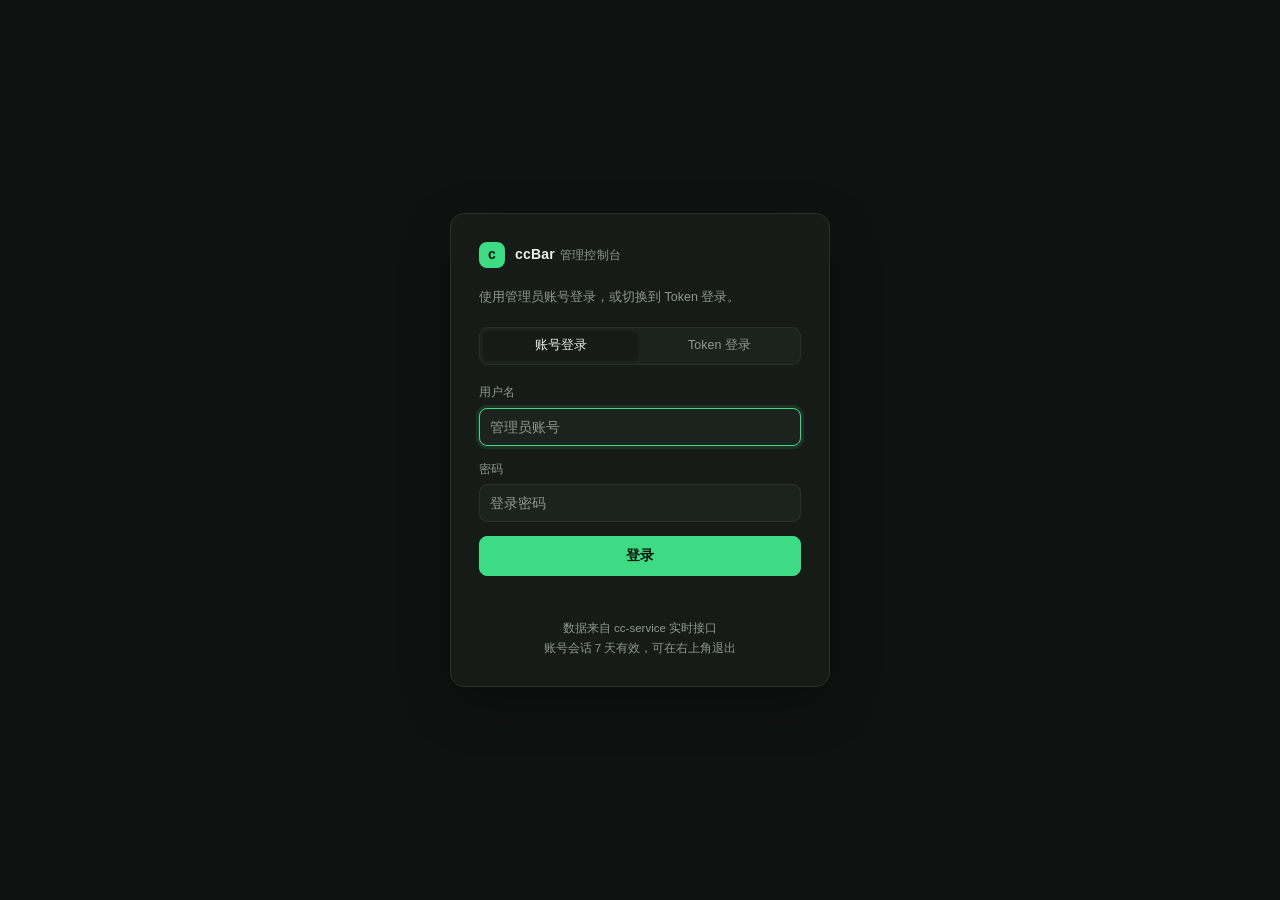
==== commit ace83e34: "feat(admin): 支持 Trae 账号昵称展示" ====
--- a/cc-service/src/main/resources/static/admin/index.html
+++ b/cc-service/src/main/resources/static/admin/index.html
@@ -72,6 +72,16 @@
   .login-card .brand { padding: 0 0 20px; }
   .login-card p { color: var(--muted); font-size: 12.5px; margin: 0 0 20px; }
   .login-foot { margin-top: 16px; color: var(--muted); font-size: 11.5px; text-align: center; line-height: 1.7; }
+  .login-tabs {
+    display: flex; gap: 4px; background: var(--panel-2); border: 1px solid var(--border);
+    border-radius: 9px; padding: 3px; margin-bottom: 18px;
+  }
+  .login-tabs button {
+    flex: 1; height: 30px; border: none; border-radius: 6px; background: transparent;
+    color: var(--muted); cursor: pointer; font-size: 12.5px; white-space: nowrap;
+  }
+  .login-tabs button:hover { color: var(--text); }
+  .login-tabs button.active { background: var(--panel); color: var(--text); box-shadow: 0 1px 2px rgba(0, 0, 0, .12); }
   .error { color: var(--danger); font-size: 12px; min-height: 17px; margin-top: 10px; }
 
   /* 基础控件 */
@@ -232,6 +242,64 @@
   .trae-empty { padding: 10px 2px; color: var(--muted); font-size: 12.5px; line-height: 1.7; }
   .trae-empty b { color: var(--text); font-weight: 500; }
 
+  /* Trae 账户页 */
+  .trae-grid { align-items: start; }
+  .section-head { display: flex; align-items: center; justify-content: space-between; gap: 12px; margin: 18px 0 10px; flex-wrap: wrap; }
+  .section-head h3 { margin: 0; font-size: 14px; font-weight: 600; }
+  .section-head p { margin: 2px 0 0; color: var(--muted); font-size: 12px; }
+  .acct-grid { display: grid; grid-template-columns: repeat(2, minmax(0, 1fr)); gap: 12px; margin-bottom: 12px; }
+  .acct-card { padding: 16px 17px 15px; cursor: pointer; }
+  .acct-head { display: flex; align-items: flex-start; justify-content: space-between; gap: 10px; }
+  .acct-id { display: flex; align-items: center; gap: 10px; min-width: 0; }
+  .acct-id .avatar { width: 32px; height: 32px; flex: 0 0 32px; font-size: 12px; }
+  .acct-id b { display: block; font-size: 13.5px; font-weight: 600; overflow: hidden; text-overflow: ellipsis; white-space: nowrap; }
+  .acct-id span { display: block; color: var(--muted); font-size: 11.5px; margin-top: 1px; overflow: hidden; text-overflow: ellipsis; white-space: nowrap; }
+  .acct-balance { display: flex; justify-content: space-between; align-items: baseline; gap: 10px; margin-top: 14px; }
+  .acct-balance .k { color: var(--muted); font-size: 11.5px; margin-right: 4px; }
+  .acct-balance b { font-size: 20px; font-weight: 650; font-variant-numeric: tabular-nums; letter-spacing: -.2px; }
+  .acct-balance .total { color: var(--muted); font-size: 11.5px; font-variant-numeric: tabular-nums; }
+  .acct-balance .pct { color: var(--muted); font-size: 11.5px; font-variant-numeric: tabular-nums; white-space: nowrap; }
+  .acct-card .track { margin-top: 7px; }
+  .acct-stats { display: grid; grid-template-columns: repeat(3, 1fr); gap: 8px; margin-top: 13px; padding-top: 12px; border-top: 1px solid var(--border); }
+  .acct-stats span { display: block; color: var(--muted); font-size: 10.5px; }
+  .acct-stats b { display: block; font-size: 13px; font-weight: 600; margin-top: 2px; font-variant-numeric: tabular-nums; }
+  .acct-foot { display: flex; align-items: center; gap: 6px; color: var(--muted); font-size: 11px; margin-top: 12px; }
+  .acct-cell { display: flex; align-items: center; gap: 9px; }
+  .acct-cell b { font-weight: 500; }
+  .acct-cell span { color: var(--muted); font-size: 11px; }
+  .alert-list { display: flex; flex-direction: column; }
+  .alert-row { display: flex; align-items: flex-start; gap: 10px; padding: 11px 0; border-bottom: 1px solid var(--border); }
+  .alert-row:last-child { border-bottom: none; }
+  .alert-row .status-dot { margin-top: 5px; }
+  .alert-main { flex: 1; min-width: 0; }
+  .alert-main b { display: block; font-size: 12.5px; font-weight: 500; }
+  .alert-main span { display: block; color: var(--muted); font-size: 11px; margin-top: 2px; }
+  .alert-time { color: var(--muted); font-size: 10.5px; white-space: nowrap; padding-top: 1px; }
+  .alert-foot { display: flex; align-items: center; gap: 6px; color: var(--muted); font-size: 11px; padding-top: 12px; }
+
+  /* Trae 账号详情抽屉 */
+  .drawer-overlay {
+    position: fixed; inset: 0; background: rgba(0, 0, 0, .48); z-index: 70;
+    display: flex; justify-content: flex-end;
+  }
+  .drawer {
+    width: min(560px, 100%); height: 100%; background: var(--panel);
+    border-left: 1px solid var(--border); box-shadow: var(--shadow);
+    display: flex; flex-direction: column; animation: drawer-in .18s ease-out;
+  }
+  .drawer-head {
+    display: flex; align-items: flex-start; justify-content: space-between; gap: 12px;
+    padding: 18px 20px; border-bottom: 1px solid var(--border);
+  }
+  .drawer-head h3 { margin: 0; font-size: 15px; font-weight: 600; }
+  .drawer-head .sub { display: block; color: var(--muted); font-size: 11.5px; margin-top: 3px; }
+  .drawer-body { padding: 16px 20px 28px; overflow-y: auto; }
+  .drawer-section { margin-top: 18px; }
+  .drawer-section h4 { margin: 0 0 8px; color: var(--muted); font-size: 11px; font-weight: 500; letter-spacing: .4px; }
+  .drawer-empty { color: var(--muted); font-size: 12px; padding: 18px 0; line-height: 1.7; }
+  @keyframes drawer-in { from { transform: translateX(24px); opacity: .6; } to { transform: none; opacity: 1; } }
+  @media (max-width: 860px) { .drawer { width: 100%; } }
+
   /* 表格 */
   .table-wrap { overflow-x: auto; }
   table { width: 100%; border-collapse: collapse; font-size: 12.5px; }
@@ -239,6 +307,7 @@
   th { color: var(--muted); font-weight: 500; font-size: 11.5px; background: var(--panel-2); }
   tbody tr:hover { background: color-mix(in srgb, var(--panel-2) 55%, transparent); }
   tbody tr[data-user-id] { cursor: pointer; }
+  tbody tr[data-trae-account] { cursor: pointer; }
   tbody tr.selected, tbody tr.selected:hover { background: var(--accent-dim); }
   tbody tr:last-child td { border-bottom: none; }
   td.num, th.num { text-align: right; font-variant-numeric: tabular-nums; }
@@ -359,6 +428,7 @@
   @media (max-width: 1120px) {
     .kpis { grid-template-columns: repeat(2, 1fr); }
     .grid-main, .grid-half, .split { grid-template-columns: 1fr; }
+    .acct-grid { grid-template-columns: 1fr; }
     .kpi .value { font-size: 24px; }
   }
   @media (max-width: 860px) {
@@ -388,14 +458,31 @@
       <div class="brand-mark">c</div>
       <div class="brand-name">ccBar<span>管理控制台</span></div>
     </div>
-    <p>输入管理员 Token 后进入控制台。Token 保存在本机浏览器中。</p>
-    <div class="field">
-      <label for="tokenInput">管理员 Token</label>
-      <input class="input" id="tokenInput" type="password" autocomplete="current-password" placeholder="API_TOKEN">
+    <p>使用管理员账号登录，或切换到 Token 登录。</p>
+    <div class="login-tabs" id="loginTabs">
+      <button class="active" data-mode="account">账号登录</button>
+      <button data-mode="token">Token 登录</button>
     </div>
-    <button class="btn primary block" id="loginBtn">进入控制台</button>
+    <div id="accountLogin">
+      <div class="field">
+        <label for="adminUsername">用户名</label>
+        <input class="input" id="adminUsername" autocomplete="username" placeholder="管理员账号">
+      </div>
+      <div class="field">
+        <label for="adminPassword">密码</label>
+        <input class="input" id="adminPassword" type="password" autocomplete="current-password" placeholder="登录密码">
+      </div>
+      <button class="btn primary block" id="accountLoginBtn">登录</button>
+    </div>
+    <div id="tokenLogin" class="hidden">
+      <div class="field">
+        <label for="tokenInput">管理员 Token</label>
+        <input class="input" id="tokenInput" type="password" autocomplete="current-password" placeholder="API_TOKEN">
+      </div>
+      <button class="btn primary block" id="loginBtn">进入控制台</button>
+    </div>
     <div class="error" id="loginError"></div>
-    <div class="login-foot">数据来自 cc-service 实时接口<br>Token 可在服务端 API_TOKEN 中查看</div>
+    <div class="login-foot">数据来自 cc-service 实时接口<br>账号会话 7 天有效，可在右上角退出</div>
   </div>
 </div>
 
@@ -411,9 +498,10 @@
       <svg viewBox="0 0 24 24" fill="none" stroke="currentColor" stroke-width="1.8"><rect x="3" y="3" width="7" height="7" rx="1.5"/><rect x="14" y="3" width="7" height="7" rx="1.5"/><rect x="3" y="14" width="7" height="7" rx="1.5"/><rect x="14" y="14" width="7" height="7" rx="1.5"/></svg>
       <span>概览</span>
     </div>
-    <div class="nav-item" data-view="users">
-      <svg viewBox="0 0 24 24" fill="none" stroke="currentColor" stroke-width="1.8"><circle cx="9" cy="8" r="3.2"/><path d="M3.5 20c.4-3.4 2.7-5.2 5.5-5.2s5.1 1.8 5.5 5.2"/><path d="M16 5.2a3 3 0 0 1 0 5.6M17.5 14.9c2 .5 3.1 2 3.4 4.3"/></svg>
-      <span>用户与设备</span>
+    <div class="nav-item" data-view="trae">
+      <svg viewBox="0 0 24 24" fill="none" stroke="currentColor" stroke-width="1.8"><ellipse cx="12" cy="6" rx="7" ry="3"/><path d="M5 6v6c0 1.7 3.1 3 7 3s7-1.3 7-3V6"/><path d="M5 12v6c0 1.7 3.1 3 7 3s7-1.3 7-3v-6"/></svg>
+      <span>Trae</span>
+      <span class="nav-badge" id="traeBadge">—</span>
     </div>
     <div class="nav-item" data-view="usage">
       <svg viewBox="0 0 24 24" fill="none" stroke="currentColor" stroke-width="1.8"><path d="M4 20V10M10 20V4M16 20v-7M22 20H2"/></svg>
@@ -424,6 +512,10 @@
       <span>流水明细</span>
     </div>
     <div class="nav-section">资产</div>
+    <div class="nav-item" data-view="users">
+      <svg viewBox="0 0 24 24" fill="none" stroke="currentColor" stroke-width="1.8"><circle cx="9" cy="8" r="3.2"/><path d="M3.5 20c.4-3.4 2.7-5.2 5.5-5.2s5.1 1.8 5.5 5.2"/><path d="M16 5.2a3 3 0 0 1 0 5.6M17.5 14.9c2 .5 3.1 2 3.4 4.3"/></svg>
+      <span>用户管理</span>
+    </div>
     <div class="nav-item" data-view="devices">
       <svg viewBox="0 0 24 24" fill="none" stroke="currentColor" stroke-width="1.8"><rect x="2.5" y="5" width="19" height="12" rx="2"/><path d="M8 21h8M12 17v4"/></svg>
       <span>设备管理</span>
@@ -449,8 +541,8 @@
     <div class="sidebar-foot">
       <div class="avatar on" id="adminAvatar">A</div>
       <div class="who">
-        <b>管理员</b>
-        <span>API Token 会话</span>
+        <b id="adminName">管理员</b>
+        <span id="adminMeta">API Token 会话</span>
       </div>
       <button class="icon-btn" id="logoutBtn" title="退出登录">
         <svg viewBox="0 0 24 24" fill="none" stroke="currentColor" stroke-width="1.8"><path d="M9 21H5a2 2 0 0 1-2-2V5a2 2 0 0 1 2-2h4M16 17l5-5-5-5M21 12H9"/></svg>
@@ -523,7 +615,10 @@
             <div class="chart-wrap" id="hourlyChart"></div>
           </div>
           <div class="card">
-            <div class="card-head"><h3>Trae 账户积分 <span class="sub">官方账单 / 近30天用量</span></h3></div>
+            <div class="card-head">
+              <h3>Trae 账号摘要 <span class="sub">余额与异常</span></h3>
+              <button class="btn sm ghost" data-goto="trae">查看 Trae</button>
+            </div>
             <div class="card-body" id="traeAccounts"></div>
           </div>
         </div>
@@ -559,11 +654,117 @@
           </div>
         </div>
       </section>
-      <!-- 用户与设备 -->
+      <!-- Trae 账户 -->
+      <section class="view" id="view-trae">
+        <div class="page-head">
+          <div>
+            <h2>Trae 账户</h2>
+            <p id="traeSummary">加载中…</p>
+          </div>
+          <div class="page-actions">
+            <div class="chips" id="traeChips">
+              <button class="chip" data-days="1">今日</button>
+              <button class="chip active" data-days="7">7 天</button>
+              <button class="chip" data-days="30">30 天</button>
+            </div>
+            <button class="btn" id="traeExportBtn">导出 CSV</button>
+          </div>
+        </div>
+
+        <div class="kpis">
+          <div class="card kpi focus">
+            <div class="label">可用积分</div>
+            <div class="value" id="traeRemaining">—</div>
+            <div class="foot" id="traeRemainingFoot">&nbsp;</div>
+          </div>
+          <div class="card kpi">
+            <div class="label">今日消耗</div>
+            <div class="value" id="traeToday">—</div>
+            <div class="foot" id="traeTodayFoot">&nbsp;</div>
+          </div>
+          <div class="card kpi">
+            <div class="label">7 日日均</div>
+            <div class="value" id="traeAvg">—</div>
+            <div class="foot" id="traeAvgFoot">&nbsp;</div>
+          </div>
+          <div class="card kpi">
+            <div class="label">异常账号</div>
+            <div class="value" id="traeAlertCount">—</div>
+            <div class="foot" id="traeAlertFoot">&nbsp;</div>
+          </div>
+        </div>
+
+        <div class="grid-main trae-grid">
+          <div class="card">
+            <div class="card-head">
+              <h3>积分消耗 <span class="sub" id="traeTrendSub">近 7 天 · 按账号堆叠</span></h3>
+            </div>
+            <div class="chart-wrap" id="traeTrendChart"></div>
+            <div class="legend" id="traeTrendLegend"></div>
+          </div>
+          <div class="card">
+            <div class="card-head">
+              <h3>账号健康 <span class="sub" id="traeAlertSub">—</span></h3>
+              <button class="btn sm ghost" id="traeAlertReset">全部账号</button>
+            </div>
+            <div class="card-body" id="traeAlerts"></div>
+          </div>
+        </div>
+
+        <div class="section-head">
+          <div>
+            <h3>账户</h3>
+            <p id="traeAccountSub">—</p>
+          </div>
+          <div class="filters">
+            <select class="select" id="traeUserFilter"><option value="">全部用户</option></select>
+            <select class="select" id="traeStatusFilter">
+              <option value="">全部状态</option>
+              <option value="normal">正常</option>
+              <option value="low_balance">低余额</option>
+              <option value="stale">上报中断</option>
+              <option value="no_bill">未上报账单</option>
+            </select>
+            <div class="chips" id="traeAccountChips">
+              <button class="chip active" data-filter="all">全部</button>
+              <button class="chip" data-filter="billed">有账单</button>
+              <button class="chip" data-filter="unbilled">无账单</button>
+            </div>
+          </div>
+        </div>
+        <div class="acct-grid" id="traeAccountCards"></div>
+
+        <div class="card">
+          <div class="card-head">
+            <h3>账户明细 <span class="sub">按剩余积分排序</span></h3>
+          </div>
+          <div class="card-body flush">
+            <div class="table-wrap">
+              <table>
+                <thead>
+                  <tr>
+                    <th>账号</th>
+                    <th>用户</th>
+                    <th class="num">剩余 / 总额</th>
+                    <th class="num">今日</th>
+                    <th class="num" id="traeRangeCol">近 7 天</th>
+                    <th class="num">日均</th>
+                    <th class="num">预计可用</th>
+                    <th>最后上报</th>
+                    <th>状态</th>
+                  </tr>
+                </thead>
+                <tbody id="traeTableRows"><tr class="empty-row"><td colspan="9">加载中…</td></tr></tbody>
+              </table>
+            </div>
+          </div>
+        </div>
+      </section>
+      <!-- 用户管理 -->
       <section class="view" id="view-users">
         <div class="page-head">
           <div>
-            <h2>用户与设备</h2>
+            <h2>用户管理</h2>
             <p>账号、登记设备与活跃状态，点击整行查看详情</p>
           </div>
           <div class="page-actions">
@@ -644,6 +845,17 @@
             <div class="value" id="usageCredits">—</div>
             <div class="foot" id="usageCreditsFoot">&nbsp;</div>
           </div>
+        </div>
+        <div class="card" style="margin-bottom:12px">
+          <div class="card-head">
+            <h3>每日用量趋势 <span class="sub" id="usageDailySub">按来源堆叠</span></h3>
+            <div class="chips" id="usageDailyMetric">
+              <button class="chip active" data-metric="credits">积分</button>
+              <button class="chip" data-metric="tokens">Token</button>
+            </div>
+          </div>
+          <div class="chart-wrap" id="usageDailyChart"></div>
+          <div class="legend" id="usageDailyLegend"></div>
         </div>
         <div class="grid-half">
           <div class="card">
@@ -1020,6 +1232,7 @@
 </div>
 
 <div id="modalRoot"></div>
+<div id="traeDrawerRoot"></div>
 <div id="toastRoot"></div>
 <script>
 'use strict';
@@ -1039,7 +1252,8 @@
 const KIND_UNITS = { weight: 'kg', bodyfat: '%', height: 'cm' };
 const VIEW_META = {
   overview: ['概览', '今天的情况'],
-  users: ['用户与设备', '账号、设备与活跃状态'],
+  trae: ['Trae', '账户余额与消耗'],
+  users: ['用户管理', '账号、设备与活跃状态'],
   usage: ['用量分析', 'Token、缓存与积分消耗'],
   flow: ['流水明细', '按时间聚合的同步记录'],
   devices: ['设备管理', '所有登记设备与在线状态'],
@@ -1051,6 +1265,8 @@
 
 const state = {
   token: localStorage.getItem('cc_admin_token') || '',
+  adminUser: localStorage.getItem('cc_admin_user') || '',
+  loginMode: 'account',
   theme: localStorage.getItem('cc_admin_theme') || 'dark',
   view: 'overview',
   users: [],
@@ -1058,14 +1274,16 @@
   selectedUserId: null,
   userFilter: 'all',
   userSearch: '',
-  usage: { days: 7, userId: '', source: '', model: '' },
+  trae: { days: 7, userId: '', status: '', accountFilter: 'all', detailDays: 30 },
+  traeData: null,
+  usage: { days: 7, userId: '', source: '', model: '', metric: 'credits' },
   flow: { range: 'today', anchor: startOfToday(), userId: '', source: '', model: '' },
   health: { days: 30, kind: 'all' },
   audit: { days: 7, page: 1, size: 20, method: '', statusClass: '', path: '' },
   hourlyMetric: 'credits',
   bucketCache: {},
   lastLoaded: {},
-  loading: false
+  loadingViews: {}
 };
 
 /* ---------- 基础工具 ---------- */
@@ -1309,13 +1527,52 @@
   });
 }
 
+function applyAdminIdentity() {
+  const name = state.adminUser || '管理员';
+  $('#adminName').textContent = name;
+  $('#adminMeta').textContent = state.adminUser ? '管理员账号会话' : 'API Token 会话';
+  $('#adminAvatar').textContent = name.slice(0, 1).toUpperCase();
+}
+
+function setLoginMode(mode) {
+  state.loginMode = mode;
+  $$('#loginTabs button').forEach((button) => button.classList.toggle('active', button.dataset.mode === mode));
+  $('#accountLogin').classList.toggle('hidden', mode !== 'account');
+  $('#tokenLogin').classList.toggle('hidden', mode !== 'token');
+  setTimeout(() => (mode === 'account' ? $('#adminUsername') : $('#tokenInput')).focus(), 40);
+}
+
+async function authRequest(path, options = {}) {
+  let response;
+  try {
+    response = await fetch('/api' + path, Object.assign({}, options, {
+      headers: Object.assign({ 'Content-Type': 'application/json' }, options.headers || {})
+    }));
+  } catch (error) {
+    throw new ApiError('无法连接服务，请确认服务已启动', 0);
+  }
+  if (!response.ok) {
+    let message = '';
+    try {
+      const data = await response.json();
+      message = data.message || data.error || '';
+    } catch (error) { /* 非 JSON 错误响应 */ }
+    throw new ApiError(message || `请求失败 (${response.status})`, response.status);
+  }
+  if (response.status === 204) return null;
+  return response.json();
+}
+
 function showLogin(message = '') {
   state.token = '';
+  state.adminUser = '';
   localStorage.removeItem('cc_admin_token');
+  localStorage.removeItem('cc_admin_user');
+  applyAdminIdentity();
   $('#login').classList.remove('hidden');
   $('#app').classList.add('hidden');
+  setLoginMode(state.loginMode || 'account');
   $('#loginError').textContent = message;
-  setTimeout(() => $('#tokenInput').focus(), 60);
 }
 
 function showApp() {
@@ -1324,8 +1581,48 @@
 }
 
 function logout(message = '') {
+  const token = state.token;
+  if (token && state.adminUser) {
+    fetch(API + '/logout', {
+      method: 'POST',
+      headers: { Authorization: 'Bearer ' + token }
+    }).catch(() => {});
+  }
   closeModal();
+  closeTraeDrawer();
   showLogin(message);
+}
+
+async function doAccountLogin() {
+  const username = $('#adminUsername').value.trim();
+  const password = $('#adminPassword').value;
+  if (!username || !password) {
+    $('#loginError').textContent = '请输入用户名和密码';
+    return;
+  }
+  const button = $('#accountLoginBtn');
+  button.disabled = true;
+  $('#loginError').textContent = '';
+  try {
+    const data = await authRequest('/auth/admin-login', {
+      method: 'POST',
+      body: JSON.stringify({ username, password })
+    });
+    state.token = data.token;
+    state.adminUser = data.username;
+    localStorage.setItem('cc_admin_token', data.token);
+    localStorage.setItem('cc_admin_user', data.username);
+    applyAdminIdentity();
+    showApp();
+    await afterLogin();
+  } catch (error) {
+    state.token = '';
+    $('#loginError').textContent = error.status === 401
+      ? '用户名或密码错误'
+      : (error.message || '登录失败');
+  } finally {
+    button.disabled = false;
+  }
 }
 
 async function doLogin() {
@@ -1339,8 +1636,11 @@
   $('#loginError').textContent = '';
   try {
     state.token = token;
+    state.adminUser = '';
+    localStorage.removeItem('cc_admin_user');
     await api('/overview');
     localStorage.setItem('cc_admin_token', token);
+    applyAdminIdentity();
     showApp();
     await afterLogin();
   } catch (error) {
@@ -1357,6 +1657,7 @@
 
 const LOADERS = {
   overview: () => loadOverview(),
+  trae: () => loadTrae(),
   users: () => loadUsers(),
   usage: () => loadUsage(),
   flow: () => loadFlow(),
@@ -1368,6 +1669,7 @@
 };
 
 function switchView(view, force = false) {
+  closeTraeDrawer();
   state.view = view;
   const meta = VIEW_META[view] || ['', ''];
   $('#pageTitle').textContent = meta[0];
@@ -1381,15 +1683,15 @@
 }
 
 async function refreshView(view = state.view) {
-  if (state.loading) return;
-  state.loading = true;
+  if (state.loadingViews[view]) return;
+  state.loadingViews[view] = true;
   try {
     await LOADERS[view]();
     state.lastLoaded[view] = Date.now();
   } catch (error) {
     if (error.status !== 401) toast(error.message || '加载失败', 'error');
   } finally {
-    state.loading = false;
+    state.loadingViews[view] = false;
     updateRefreshHint();
   }
 }
@@ -1425,6 +1727,8 @@
   renderOverviewStatus(data.server);
   $('#overviewDate').textContent = fmtDate(data.now) + ' · 数据每 30 秒自动刷新';
   $('#deviceBadge').textContent = fmtInt(data.kpi.totalDevices);
+  const traeBadge = $('#traeBadge');
+  if (traeBadge && data.trae) traeBadge.textContent = fmtInt((data.trae.accounts || []).length);
   setServicePill(data.server.status === 'UP');
 }
 
@@ -1521,24 +1825,52 @@
     container.innerHTML = '<div class="trae-empty"><b>暂无积分账单</b><br>ccbar 完成云同步后，会自动上报 Trae 官方已用 / 总额。</div>';
     return;
   }
-  const rows = accounts.map((account) => {
-    const hasQuota = account.total > 0;
-    const pct = hasQuota ? Math.min(100, account.consumed / account.total * 100) : 0;
-    const name = account.slot ? `Trae ${account.slot}` : 'Trae 账号';
-    const meta = hasQuota
-      ? `<span>剩余 <b>${fmtCredits(account.remaining)}</b> / ${fmtCredits(account.total)}</span><span>今日 ${fmtCredits(account.todayCredits)}</span>`
-      : `<span>近30天 <b>${fmtCredits(account.usageCredits)}</b> 积分</span><span>仅用量记录</span>`;
-    return `<div class="trae-row">
-      <div class="top">
-        <span class="name">${escapeHtml(name)}<span class="id" title="${escapeHtml(account.account)}">${escapeHtml(shortAccount(account.account))}</span></span>
-        <span class="pct">${hasQuota ? `已用 ${fmtPct(pct, 0)}` : '未上报账单'}</span>
-      </div>
-      ${hasQuota ? `<div class="track"><div class="fill" style="width:${pct.toFixed(1)}%;background:var(--series-1)"></div></div>` : ''}
-      <div class="meta">${meta}</div>
-    </div>`;
-  }).join('');
-  container.innerHTML = `<div class="trae-list">${rows}</div>
-    <div class="trae-total"><span class="k">合计剩余 / 总额</span><span class="v">${fmtCredits(trae.totalRemaining)} <span>/ ${fmtCredits(trae.totalQuota)}</span></span></div>`;
+  const now = Date.now();
+  const issues = [];
+  accounts.forEach((account) => {
+    const label = traeLabel(account);
+    const total = Number(account.total || 0);
+    const remaining = Number(account.remaining || 0);
+    const reported = account.updatedAt ? new Date(account.updatedAt).getTime() : 0;
+    if (total > 0 && remaining / total < 0.1) {
+      issues.push({
+        tone: 'warn',
+        title: `余额不足 ${fmtPct(remaining / total * 100, 1)}`,
+        detail: `${label} · 剩 ${fmtCredits(remaining)} / ${fmtCredits(total)}`,
+        time: account.updatedAt
+      });
+    } else if (total <= 0) {
+      issues.push({
+        tone: 'warn',
+        title: '未上报官方账单',
+        detail: `${label} · 近 30 天 ${fmtCredits(account.usageCredits)} 积分`,
+        time: null
+      });
+    } else if (!reported || now - reported > 86400000) {
+      issues.push({
+        tone: 'bad',
+        title: '上报中断',
+        detail: `${label} · ${account.updatedAt ? rel(account.updatedAt) + '上报' : '从未上报'}`,
+        time: account.updatedAt
+      });
+    }
+  });
+  issues.sort((left, right) => (left.tone === 'bad' ? 0 : 1) - (right.tone === 'bad' ? 0 : 1));
+  const shown = issues.slice(0, 3);
+  const rows = shown.map((issue) => `<div class="alert-row">
+    <span class="status-dot ${issue.tone}"></span>
+    <div class="alert-main"><b>${esc(issue.title)}</b><span>${esc(issue.detail)}</span></div>
+    <span class="alert-time">${esc(issue.time ? rel(issue.time) : '—')}</span>
+  </div>`).join('');
+  const more = issues.length > shown.length
+    ? `<div class="alert-foot">另有 ${fmtInt(issues.length - shown.length)} 个问题，查看 Trae</div>` : '';
+  const body = issues.length
+    ? `<div class="alert-list">${rows}</div>${more}`
+    : '<div class="trae-empty"><b>全部正常</b><br>所有 Trae 账号余额与上报状态正常。</div>';
+  const totalRow = trae.totalQuota > 0
+    ? `<div class="trae-total"><span class="k">合计剩余 / 总额</span><span class="v">${fmtCredits(trae.totalRemaining)} <span>/ ${fmtCredits(trae.totalQuota)}</span></span></div>`
+    : '<div class="trae-total"><span class="k">合计剩余 / 总额</span><span class="v">—</span></div>';
+  container.innerHTML = body + totalRow;
 }
 
 function shortAccount(account) {
@@ -1561,10 +1893,10 @@
   return nice * base;
 }
 
-function renderStackedChart(container, legendElement, trend) {
+function renderStackedChart(container, legendElement, trend, options = {}) {
   const labels = (trend && trend.labels) || [];
   const raw = ((trend && trend.series) || []).map((series) => ({
-    name: sourceName(series.source),
+    name: series.name || sourceName(series.source),
     values: series.data || [],
     total: (series.data || []).reduce((sum, value) => sum + Number(value || 0), 0)
   }));
@@ -1583,13 +1915,13 @@
     .reduce((sum, item) => sum + Number(item.values[index] || 0), 0));
   const max = niceMax(Math.max(0, ...totals));
   if (!labels.length || max <= 0) {
-    container.innerHTML = '<div class="chart-empty">近 7 天暂无同步数据</div>';
+    container.innerHTML = `<div class="chart-empty">${esc(options.emptyText || '近 7 天暂无同步数据')}</div>`;
     legendElement.innerHTML = '';
     return;
   }
 
-  const width = 660;
-  const height = 240;
+  const width = options.width || 660;
+  const height = options.height || 240;
   const left = 40;
   const right = 10;
   const top = 12;
@@ -1598,9 +1930,10 @@
   const plotHeight = height - top - bottom;
   const groupWidth = plotWidth / labels.length;
   const barWidth = Math.min(34, groupWidth * 0.52);
+  const labelStep = labels.length > 20 ? 5 : labels.length > 10 ? 3 : 1;
   const yOf = (value) => top + plotHeight - (value / max) * plotHeight;
 
-  let svg = `<svg viewBox="0 0 ${width} ${height}" role="img" aria-label="近 7 天同步趋势">`;
+  let svg = `<svg viewBox="0 0 ${width} ${height}" role="img" aria-label="${esc(options.ariaLabel || '同步趋势')}">`;
   for (let index = 0; index <= 4; index++) {
     const value = max * index / 4;
     const y = yOf(value);
@@ -1618,7 +1951,9 @@
       svg += `<rect x="${center - barWidth / 2}" y="${yTop}" width="${barWidth}" height="${barHeight}" rx="2" fill="${item.color}"></rect>`;
       stack += value;
     });
-    svg += `<text x="${center}" y="${height - 9}" text-anchor="middle" fill="var(--muted)" font-size="10">${esc(label)}</text>`;
+    if (index % labelStep === 0 || index === labels.length - 1) {
+      svg += `<text x="${center}" y="${height - 9}" text-anchor="middle" fill="var(--muted)" font-size="10">${esc(label)}</text>`;
+    }
   });
   svg += '</svg>';
 
@@ -1717,6 +2052,506 @@
   downloadBlob(csv, `ccbar-daily-${fmtDate(overview.now)}.csv`);
 }
 
+/* ---------- Trae 账户 ---------- */
+
+const TRAE_STATUS = {
+  normal: { pill: 'ok', dot: 'ok', text: '正常' },
+  low_balance: { pill: 'warn', dot: 'warn', text: '低余额' },
+  stale: { pill: 'bad', dot: 'bad', text: '上报中断' },
+  no_bill: { pill: 'warn', dot: 'warn', text: '未上报账单' },
+  no_data: { pill: 'plain', dot: '', text: '无数据' }
+};
+
+async function loadTrae() {
+  const data = await api('/trae/overview' + qs({ days: state.trae.days }));
+  state.traeData = data;
+  const totals = data.totals;
+  $('#traeSummary').textContent = `${fmtInt(totals.accounts)} 个账号 · ${fmtInt(totals.billedAccounts)} 个有官方账单 · ${fmtInt(totals.alertCount)} 个待处理`;
+  renderTraeKpis(data);
+  renderTraeTrend(data);
+  renderTraeAlerts(data);
+  renderTraeUserOptions(data.accounts);
+  renderTraeAccountViews();
+  const badge = $('#traeBadge');
+  if (badge) badge.textContent = fmtInt(totals.accounts);
+  $('#traeRangeCol').textContent = data.days === 1 ? '今日' : `近 ${data.days} 天`;
+}
+
+function renderTraeKpis(data) {
+  const totals = data.totals;
+  $('#traeRemaining').innerHTML = totals.quota > 0
+    ? `${fmtCredits(totals.remaining)}<span class="unit">积分</span>` : '—';
+  $('#traeRemainingFoot').textContent = totals.quota > 0
+    ? `总额度 ${fmtCredits(totals.quota)} · 整体已用 ${fmtPct(totals.quota > 0 ? totals.consumed * 100 / totals.quota : 0)}`
+    : '等待 ccbar 上报账单';
+  $('#traeToday').textContent = fmtCredits(totals.todayCredits);
+  $('#traeTodayFoot').textContent = `${fmtInt(totals.activeToday)} 个账号有消耗`;
+  $('#traeAvg').textContent = fmtCredits(totals.avgDaily);
+  $('#traeAvgFoot').textContent = totals.daysLeft != null
+    ? `按近 7 天速度可用 ${formatTraeDays(totals.daysLeft)}`
+    : '暂无消耗速度';
+  const alertElement = $('#traeAlertCount');
+  alertElement.innerHTML = `${fmtInt(totals.alertCount)}<span class="unit">个</span>`;
+  alertElement.classList.toggle('bad', totals.alertCount > 0);
+  const counts = { low_balance: 0, stale: 0, no_bill: 0 };
+  (data.alerts || []).forEach((alert) => {
+    counts[alert.type] = (counts[alert.type] || 0) + 1;
+  });
+  const parts = [];
+  if (counts.low_balance) parts.push(`${counts.low_balance} 个低余额`);
+  if (counts.stale) parts.push(`${counts.stale} 个上报中断`);
+  if (counts.no_bill) parts.push(`${counts.no_bill} 个未上报账单`);
+  $('#traeAlertFoot').textContent = parts.length ? parts.join(' · ') : '全部账号状态正常';
+}
+
+function renderTraeTrend(data) {
+  const trend = data.trend || { labels: [], series: [] };
+  const labels = trend.labels || [];
+  const series = (trend.series || []).map((item) => ({
+    source: item.account,
+    name: traeSeriesLabel(item),
+    data: item.data || []
+  }));
+  renderStackedChart($('#traeTrendChart'), $('#traeTrendLegend'), { labels, series }, {
+    emptyText: '暂无积分消耗',
+    ariaLabel: 'Trae 积分消耗趋势'
+  });
+  $('#traeTrendSub').textContent = data.days === 1 ? '今日 · 每小时堆叠' : `近 ${data.days} 天 · 按账号堆叠`;
+}
+
+function traeSeriesLabel(item) {
+  const label = String(item.label || 'Trae');
+  const tail = shortAccount(accountPart(item.account));
+  return !tail || label.includes(tail) ? label : `${label} · ${tail}`;
+}
+
+function accountPart(value) {
+  const text = String(value || '');
+  const index = text.indexOf('\u0000');
+  return index < 0 ? text : text.slice(index + 1);
+}
+
+function renderTraeAlerts(data) {
+  const container = $('#traeAlerts');
+  const alerts = data.alerts || [];
+  $('#traeAlertSub').textContent = alerts.length ? `${fmtInt(alerts.length)} 项待处理` : '暂无异常';
+  if (!alerts.length) {
+    container.innerHTML = '<div class="trae-empty"><b>全部正常</b><br>所有账号余额与上报状态正常。</div>';
+  } else {
+    container.innerHTML = `<div class="alert-list">${alerts.map((alert) => {
+      const tone = alert.severity === 'bad' ? 'bad' : 'warn';
+      const time = alert.type === 'no_bill' ? alert.lastUsageAt : alert.reportedAt;
+      return `<div class="alert-row">
+        <span class="status-dot ${tone}"></span>
+        <div class="alert-main">
+          <b>${esc(traeAlertTitle(alert))}</b>
+          <span>${esc(traeAlertDetail(alert))}</span>
+        </div>
+        <span class="alert-time">${esc(time ? rel(time) : '—')}</span>
+      </div>`;
+    }).join('')}</div>`;
+  }
+  const accounts = data.accounts || [];
+  if (accounts.length) {
+    const normal = accounts.filter((account) => account.status === 'normal').length;
+    const latest = accounts.map((account) => account.reportedAt).filter(Boolean).sort().pop();
+    container.insertAdjacentHTML('beforeend',
+      `<div class="alert-foot"><span class="status-dot ok"></span>${fmtInt(normal)} 个账号上报正常${latest ? ' · 最近同步 ' + esc(rel(latest)) : ''}</div>`);
+  }
+}
+
+function traeAlertTitle(alert) {
+  if (alert.type === 'low_balance') {
+    return `余额不足 ${fmtPct(Math.max(0, 100 - Number(alert.percent || 0)), 1)}`;
+  }
+  if (alert.type === 'stale') return '上报中断';
+  return '未上报官方账单';
+}
+
+function traeAlertDetail(alert) {
+  const tail = shortAccount(alert.account);
+  const accountText = alert.label && alert.label.includes(tail) ? alert.label : `${alert.label} · ${tail}`;
+  if (alert.type === 'low_balance') {
+    return `${accountText} · 剩 ${fmtCredits(alert.remaining)} / ${fmtCredits(alert.total)}`;
+  }
+  if (alert.type === 'stale') {
+    return `${accountText} · 最后上报 ${rel(alert.reportedAt)}`;
+  }
+  return `${accountText} · 近 30 天 ${fmtCredits(alert.monthCredits)} 积分`;
+}
+
+function renderTraeUserOptions(accounts) {
+  const seen = new Map();
+  (accounts || []).forEach((account) => {
+    if (!seen.has(account.userId)) {
+      seen.set(account.userId, { id: account.userId, username: account.username });
+    }
+  });
+  populateSelect($('#traeUserFilter'), Array.from(seen.values()), '全部用户',
+    (user) => user.id, (user) => user.username);
+  state.trae.userId = $('#traeUserFilter').value;
+}
+
+function filteredTraeAccounts() {
+  const accounts = (state.traeData && state.traeData.accounts) || [];
+  return accounts.filter((account) => {
+    if (state.trae.userId && String(account.userId) !== state.trae.userId) return false;
+    if (state.trae.status && account.status !== state.trae.status) return false;
+    if (state.trae.accountFilter === 'billed' && !account.hasQuota) return false;
+    if (state.trae.accountFilter === 'unbilled' && account.hasQuota) return false;
+    return true;
+  });
+}
+
+function renderTraeAccountViews() {
+  const data = state.traeData;
+  if (!data) return;
+  const all = data.accounts || [];
+  const billed = all.filter((account) => account.hasQuota).length;
+  $('#traeAccountSub').textContent = `${fmtInt(billed)} 个有官方账单 · ${fmtInt(all.length - billed)} 个仅用量记录`;
+  const accounts = filteredTraeAccounts();
+  renderTraeAccountCards(accounts);
+  renderTraeTable(accounts);
+}
+
+function renderTraeAccountCards(accounts) {
+  const container = $('#traeAccountCards');
+  if (!accounts.length) {
+    container.innerHTML = '<div class="trae-empty">没有符合条件的账号</div>';
+    return;
+  }
+  container.innerHTML = accounts.map((account) => {
+    const status = traeStatusMeta(account.status);
+    const label = traeLabel(account);
+    const hasQuota = account.hasQuota && account.total > 0;
+    const remainingPercent = hasQuota
+      ? Math.max(0, Math.min(100, account.remaining / account.total * 100)) : 0;
+    const barColor = account.status === 'low_balance' ? 'var(--warning)'
+      : account.status === 'stale' ? 'var(--danger)'
+        : account.status === 'no_bill' || account.status === 'no_data' ? 'var(--border-strong)'
+          : 'var(--series-1)';
+    const stats = hasQuota
+      ? `<div><span>今日</span><b>${fmtCredits(account.todayCredits)}</b></div>
+         <div><span>7 日日均</span><b>${fmtCredits(account.avgDaily)}</b></div>
+         <div><span>预计可用</span><b>${formatTraeDays(account.daysLeft)}</b></div>`
+      : `<div><span>今日</span><b>${fmtCredits(account.todayCredits)}</b></div>
+         <div><span>近 30 天</span><b>${fmtCredits(account.monthCredits)}</b></div>
+         <div><span>最后上报</span><b>—</b></div>`;
+    const foot = hasQuota
+      ? `<span class="status-dot ${status.dot}"></span>${esc(account.reportedAt ? rel(account.reportedAt) + '上报' : '从未上报')}`
+      : `<span class="status-dot"></span>等待 ccbar 上报官方账单${account.lastUsageAt ? ' · 最近用量 ' + esc(rel(account.lastUsageAt)) : ''}`;
+    const tail = shortAccount(account.account);
+    const subParts = [];
+    if (account.slot) subParts.push('槽位 ' + account.slot);
+    if (!label.includes(tail)) subParts.push(tail);
+    subParts.push(account.username || 'default');
+    const sub = subParts.join(' · ');
+    return `<div class="card acct-card" data-trae-user="${account.userId}" data-trae-account="${esc(account.account)}">
+      <div class="acct-head">
+        <div class="acct-id">
+          <div class="avatar ${account.status === 'normal' ? 'on' : ''}">${esc(label.slice(0, 1))}</div>
+          <div><b title="${esc(label)}">${esc(label)}</b><span title="${esc(sub)}">${esc(sub)}</span></div>
+        </div>
+        <span class="pill ${status.pill}">${status.text}</span>
+      </div>
+      <div class="acct-balance">
+        <div><span class="k">${hasQuota ? '剩余积分' : '积分账单'}</span><b>${hasQuota ? fmtCredits(account.remaining) : '—'}</b><span class="total">${hasQuota ? ' / ' + fmtCredits(account.total) : ''}</span></div>
+        <span class="pct">${hasQuota ? '已用 ' + fmtPct(account.percent, 0) : '仅用量记录'}</span>
+      </div>
+      <div class="track"><div class="fill" style="width:${remainingPercent.toFixed(1)}%;background:${barColor}"></div></div>
+      <div class="acct-stats">${stats}</div>
+      <div class="acct-foot">${foot}</div>
+    </div>`;
+  }).join('');
+  $$('#traeAccountCards [data-trae-account]').forEach((card) => {
+    card.addEventListener('click', () => {
+      const account = (state.traeData.accounts || []).find((item) =>
+        item.userId === Number(card.dataset.traeUser) && item.account === card.dataset.traeAccount);
+      if (account) openTraeDrawer(account);
+    });
+  });
+}
+
+function renderTraeTable(accounts) {
+  const tbody = $('#traeTableRows');
+  if (!accounts.length) {
+    tbody.innerHTML = '<tr class="empty-row"><td colspan="9">没有符合条件的账号</td></tr>';
+    return;
+  }
+  const sorted = accounts.slice().sort((left, right) => {
+    if (left.hasQuota !== right.hasQuota) return left.hasQuota ? -1 : 1;
+    return Number(right.remaining || 0) - Number(left.remaining || 0);
+  });
+  tbody.innerHTML = sorted.map((account) => {
+    const status = traeStatusMeta(account.status);
+    const label = traeLabel(account);
+    const hasQuota = account.hasQuota && account.total > 0;
+    const tail = shortAccount(account.account);
+    const subParts = [];
+    if (account.slot) subParts.push('槽位 ' + account.slot);
+    if (!label.includes(tail)) subParts.push(tail);
+    const accountSub = subParts.join(' · ');
+    return `<tr data-trae-user="${account.userId}" data-trae-account="${esc(account.account)}">
+      <td><div class="acct-cell"><b title="${esc(label)}">${esc(label)}</b>${accountSub ? `<span>${esc(accountSub)}</span>` : ''}</div></td>
+      <td>${esc(account.username || '—')}</td>
+      <td class="num">${hasQuota ? fmtCredits(account.remaining) + ' / ' + fmtCredits(account.total) : '—'}</td>
+      <td class="num">${fmtCredits(account.todayCredits)}</td>
+      <td class="num">${fmtCredits(account.rangeCredits)}</td>
+      <td class="num">${fmtCredits(account.avgDaily)}</td>
+      <td class="num">${formatTraeDays(account.daysLeft)}</td>
+      <td class="muted">${esc(account.reportedAt ? rel(account.reportedAt) : '—')}</td>
+      <td><span class="pill ${status.pill}">${status.text}</span></td>
+    </tr>`;
+  }).join('');
+  $$('#traeTableRows tr[data-trae-account]').forEach((row) => {
+    row.addEventListener('click', () => {
+      const account = (state.traeData.accounts || []).find((item) =>
+        item.userId === Number(row.dataset.traeUser) && item.account === row.dataset.traeAccount);
+      if (account) openTraeDrawer(account);
+    });
+  });
+}
+
+function traeStatusMeta(status) {
+  return TRAE_STATUS[status] || TRAE_STATUS.no_data;
+}
+
+function traeLabel(account) {
+  const name = String(account.name || '').trim();
+  if (name) return name;
+  if (account.slot) return 'Trae ' + account.slot;
+  return 'Trae ' + shortAccount(account.account);
+}
+
+function formatTraeDays(value) {
+  if (value === null || value === undefined || !Number.isFinite(Number(value))) return '—';
+  const days = Number(value);
+  if (days <= 0) return '0 天';
+  if (days < 1) return '< 1 天';
+  if (days >= 1000) return '> 999 天';
+  return days < 10 ? trimZero(days.toFixed(1)) + ' 天' : Math.floor(days) + ' 天';
+}
+
+function exportTrae() {
+  if (!state.traeData) {
+    toast('Trae 数据尚未加载', 'error');
+    return;
+  }
+  const lines = [['账号', '名称', '用户', '剩余', '总额', '今日', '区间消耗', '近 7 天日均', '预计可用天数', '最后上报', '状态']];
+  filteredTraeAccounts().forEach((account) => {
+    lines.push([
+      account.account,
+      traeLabel(account),
+      account.username || '',
+      account.hasQuota ? account.remaining : '',
+      account.hasQuota ? account.total : '',
+      account.todayCredits,
+      account.rangeCredits,
+      account.avgDaily,
+      account.daysLeft == null ? '' : Number(account.daysLeft).toFixed(1),
+      account.reportedAt ? fmtDateTime(account.reportedAt) : '',
+      traeStatusMeta(account.status).text
+    ]);
+  });
+  const csv = '\uFEFF' + lines.map((row) => row.map(csvCell).join(',')).join('\n');
+  downloadBlob(csv, `trae-accounts-${fmtDate(new Date())}.csv`);
+}
+
+/* ---------- Trae 账号详情 ---------- */
+
+async function openTraeDrawer(account) {
+  state.traeDetailAccount = { userId: account.userId, account: account.account };
+  const root = $('#traeDrawerRoot');
+  root.innerHTML = `<div class="drawer-overlay" data-drawer-overlay>
+    <aside class="drawer" role="dialog" aria-modal="true">
+      <div class="drawer-head">
+        <div>
+          <h3>${esc(traeLabel(account))}</h3>
+          <span class="sub">${esc(shortAccount(account.account))} · ${esc(account.username || 'default')}</span>
+        </div>
+        <button class="icon-btn" data-drawer-close title="关闭">×</button>
+      </div>
+      <div class="drawer-body" id="traeDrawerBody"><div class="drawer-empty">加载中…</div></div>
+    </aside>
+  </div>`;
+  const overlay = $('[data-drawer-overlay]', root);
+  overlay.addEventListener('click', (event) => {
+    if (event.target === overlay) closeTraeDrawer();
+  });
+  $$('[data-drawer-close]', root).forEach((button) => button.addEventListener('click', closeTraeDrawer));
+  await loadTraeDetail(account.userId, account.account, state.trae.detailDays || 30);
+}
+
+function closeTraeDrawer() {
+  $('#traeDrawerRoot').innerHTML = '';
+}
+
+async function loadTraeDetail(userId, account, days) {
+  state.trae.detailDays = days;
+  const body = $('#traeDrawerBody');
+  if (!body) return;
+  body.innerHTML = '<div class="drawer-empty">加载中…</div>';
+  try {
+    const data = await api('/trae/account' + qs({ userId, account, days }));
+    if (!body.isConnected) return;
+    renderTraeDrawer(data);
+  } catch (error) {
+    if (error.status !== 401 && body.isConnected) {
+      body.innerHTML = `<div class="drawer-empty">加载失败：${esc(error.message || '未知错误')}</div>`;
+    }
+  }
+}
+
+function renderTraeDrawer(data) {
+  const account = data.account;
+  const root = $('#traeDrawerRoot');
+  $('.drawer-head h3', root).textContent = traeLabel(account);
+  $('.drawer-head .sub', root).textContent =
+    `${shortAccount(account.account)} · ${account.username || 'default'}`;
+  const status = traeStatusMeta(account.status);
+  const hasQuota = account.hasQuota && account.total > 0;
+  const remainingPercent = hasQuota
+    ? Math.max(0, Math.min(100, account.remaining / account.total * 100)) : 0;
+  const balance = hasQuota
+    ? `${fmtCredits(account.remaining)} <span class="total">/ ${fmtCredits(account.total)}</span>`
+    : '—';
+  const body = $('#traeDrawerBody');
+  body.innerHTML = `
+    <div class="acct-head">
+      <div class="acct-balance" style="margin-top:0"><div><span class="k">剩余积分</span><b>${balance}</b></div>
+        <span class="pill ${status.pill}">${status.text}</span></div>
+    </div>
+    <div class="track"><div class="fill" style="width:${remainingPercent.toFixed(1)}%;background:${status.dot === 'warn' ? 'var(--warning)' : status.dot === 'bad' ? 'var(--danger)' : 'var(--series-1)'}"></div></div>
+    <div class="acct-stats">
+      <div><span>今日</span><b>${fmtCredits(account.todayCredits)}</b></div>
+      <div><span>近 7 天日均</span><b>${fmtCredits(account.avgDaily)}</b></div>
+      <div><span>预计可用</span><b>${formatTraeDays(account.daysLeft)}</b></div>
+    </div>
+    <div class="filters" style="margin-top:14px">
+      <div class="chips" id="traeDetailChips">
+        <button class="chip ${data.days === 30 ? 'active' : ''}" data-days="30">近 30 天</button>
+        <button class="chip ${data.days === 90 ? 'active' : ''}" data-days="90">近 90 天</button>
+      </div>
+    </div>
+    <div class="drawer-section">
+      <h4>每日积分消耗</h4>
+      <div class="chart-wrap" id="traeDetailChart"></div>
+      <div class="legend" id="traeDetailLegend"></div>
+    </div>
+    <div class="drawer-section">
+      <h4>余额历史</h4>
+      <div id="traeDetailBalance"></div>
+    </div>
+    <div class="drawer-section">
+      <h4>模型分布</h4>
+      <div class="bar-list" id="traeDetailModels"></div>
+    </div>
+    <div class="drawer-section">
+      <h4>最近流水</h4>
+      <div class="table-wrap" id="traeDetailRecent"></div>
+    </div>`;
+
+  renderStackedChart($('#traeDetailChart'), $('#traeDetailLegend'), {
+    labels: data.labels || [],
+    series: [{ source: 'credits', name: '积分', data: data.dailyCredits || [] }]
+  }, { emptyText: '该时段暂无积分消耗', ariaLabel: 'Trae 账号每日积分消耗', width: 520, height: 220 });
+  renderTraeBalanceHistory(data.quotaHistory || []);
+  renderTraeDetailModels(data.models || []);
+  renderTraeDetailRecent(data.recent || []);
+
+  $('#traeDetailChips').addEventListener('click', (event) => {
+    const chip = event.target.closest('.chip');
+    if (!chip || !state.traeDetailAccount) return;
+    loadTraeDetail(state.traeDetailAccount.userId, state.traeDetailAccount.account,
+      Number(chip.dataset.days) || 30);
+  });
+}
+
+function renderTraeBalanceHistory(points) {
+  const container = $('#traeDetailBalance');
+  if (!container) return;
+  if (!points.length) {
+    container.innerHTML = '<div class="drawer-empty">余额历史从下一次 ccbar 上报开始记录。</div>';
+    return;
+  }
+  const width = 620;
+  const height = 180;
+  const left = 52;
+  const right = 12;
+  const top = 14;
+  const bottom = 28;
+  const plotWidth = width - left - right;
+  const plotHeight = height - top - bottom;
+  const values = points.map((point) => Number(point.remaining || 0));
+  const max = Math.max(...values);
+  const min = Math.min(...values);
+  const span = Math.max(1, max - min);
+  const xOf = (index) => left + (points.length === 1 ? plotWidth / 2 : plotWidth * index / (points.length - 1));
+  const yOf = (value) => top + plotHeight - ((value - min) / span) * plotHeight;
+  const coords = points.map((point, index) => `${xOf(index).toFixed(1)},${yOf(Number(point.remaining || 0)).toFixed(1)}`);
+  let svg = `<svg viewBox="0 0 ${width} ${height}" role="img" aria-label="Trae 余额历史">`;
+  for (let index = 0; index <= 2; index++) {
+    const value = min + span * index / 2;
+    const y = yOf(value);
+    svg += `<line x1="${left}" y1="${y.toFixed(1)}" x2="${width - right}" y2="${y.toFixed(1)}" stroke="var(--border)" ${index === 0 ? '' : 'stroke-dasharray="3 5"'}/>`;
+    svg += `<text x="${left - 8}" y="${(y + 4).toFixed(1)}" text-anchor="end" fill="var(--muted)" font-size="10">${fmtCredits(Math.round(value))}</text>`;
+  }
+  svg += `<polyline points="${coords.join(' ')}" fill="none" stroke="var(--series-1)" stroke-width="2.5" stroke-linecap="round" stroke-linejoin="round"/>`;
+  points.forEach((point, index) => {
+    svg += `<circle cx="${xOf(index).toFixed(1)}" cy="${yOf(Number(point.remaining || 0)).toFixed(1)}" r="3" fill="var(--series-1)"/>`;
+  });
+  svg += `<text x="${left}" y="${height - 8}" fill="var(--muted)" font-size="10">${esc(points[0].date)}</text>`;
+  if (points.length > 1) {
+    svg += `<text x="${width - right}" y="${height - 8}" text-anchor="end" fill="var(--muted)" font-size="10">${esc(points[points.length - 1].date)}</text>`;
+  }
+  svg += '</svg>';
+  container.innerHTML = svg;
+}
+
+function renderTraeDetailModels(models) {
+  const container = $('#traeDetailModels');
+  if (!container) return;
+  if (!models.length) {
+    container.innerHTML = '<div class="drawer-empty">该时段暂无模型数据。</div>';
+    return;
+  }
+  const total = models.reduce((sum, model) => sum + Number(model.credits || 0), 0);
+  container.innerHTML = models.map((model, index) => {
+    const percent = total > 0 ? Number(model.credits || 0) * 100 / total : 0;
+    const color = index < 3 ? `var(--series-${index + 1})` : 'var(--border-strong)';
+    return `<div class="bar-row">
+      <div class="top">
+        <span class="name"><i class="dot" style="background:${color}"></i><b>${esc(model.model || '未知模型')}</b></span>
+        <span>${fmtPct(percent)}</span>
+      </div>
+      <div class="track"><div class="fill" style="width:${Math.max(0, Math.min(100, percent))}%;background:${color}"></div></div>
+      <div class="top" style="margin-top:4px">
+        <span class="muted" style="font-size:11px">${compact(model.tokens)} Token</span>
+        <span>${fmtCredits(model.credits)} 积分</span>
+      </div>
+    </div>`;
+  }).join('');
+}
+
+function renderTraeDetailRecent(rows) {
+  const container = $('#traeDetailRecent');
+  if (!container) return;
+  if (!rows.length) {
+    container.innerHTML = '<div class="drawer-empty">最近没有流水记录。</div>';
+    return;
+  }
+  container.innerHTML = `<table>
+    <thead><tr><th>时间</th><th>模型</th><th class="num">Token</th><th class="num">积分</th><th>设备</th></tr></thead>
+    <tbody>${rows.map((row) => `<tr>
+      <td class="muted">${esc(fmtDateTime(row.at))}</td>
+      <td><span class="mono">${esc(row.model || '—')}</span></td>
+      <td class="num">${compact(row.tokens)}</td>
+      <td class="num">${fmtCredits(row.credits)}</td>
+      <td class="muted mono" title="${esc(row.deviceId || '')}">${esc(shortDevice(row.deviceId))}</td>
+    </tr>`).join('')}</tbody>
+  </table>`;
+}
+
 /* ---------- 筛选项 ---------- */
 
 function populateSelect(select, items, placeholder, valueOf, labelOf) {
@@ -1739,7 +2574,7 @@
   populateSelect($('#flowModel'), options.models, '全部模型', (model) => model, (model) => model);
 }
 
-/* ---------- 用户与设备 ---------- */
+/* ---------- 用户管理 ---------- */
 
 async function loadUsers() {
   const users = await api('/users');
@@ -2016,20 +2851,48 @@
     days: Number($('#usageDays').value) || 7,
     userId: $('#usageUser').value,
     source: $('#usageSource').value,
-    model: $('#usageModel').value
+    model: $('#usageModel').value,
+    metric: state.usage.metric || 'credits'
   };
 }
 
 async function loadUsage() {
-  const data = await api('/usage/summary' + usageQuery());
+  const query = usageQuery();
+  const [summaryResult, dailyResult] = await Promise.allSettled([
+    api('/usage/summary' + query),
+    api('/usage/daily' + query)
+  ]);
+  if (summaryResult.status === 'rejected') throw summaryResult.reason;
+  const data = summaryResult.value;
   state.usageData = data;
+  state.usageDaily = dailyResult.status === 'fulfilled' ? dailyResult.value : null;
   renderUsageKpis(data.totals);
   renderUsageSources(data.bySource, data.totals);
   renderUsageModels(data.byModel, data.totals);
   renderUsageRecent(data.recent);
+  renderUsageDaily();
   const days = Math.max(1, Math.ceil((new Date(data.to) - new Date(data.from)) / 86400000));
   $('#usageRange').textContent = `${fmtDate(data.from)} 至 ${fmtDate(data.to)} · ${days} 天`;
   $('#usageSourceSub').textContent = `${(data.bySource || []).length} 个来源`;
+}
+
+function renderUsageDaily() {
+  const daily = state.usageDaily;
+  const metric = state.usage.metric || 'credits';
+  $$('#usageDailyMetric .chip').forEach((chip) => {
+    chip.classList.toggle('active', chip.dataset.metric === metric);
+  });
+  const labels = (daily && daily.labels) || [];
+  const series = ((daily && daily.series) || []).map((item) => ({
+    source: item.source,
+    name: sourceName(item.source),
+    data: (metric === 'tokens' ? item.tokens : item.credits) || []
+  }));
+  renderStackedChart($('#usageDailyChart'), $('#usageDailyLegend'), { labels, series }, {
+    emptyText: '该范围内暂无用量数据',
+    ariaLabel: '每日用量趋势'
+  });
+  $('#usageDailySub').textContent = labels.length ? `近 ${labels.length} 天 · 按来源堆叠` : '按来源堆叠';
 }
 
 function renderUsageKpis(totals) {
@@ -2990,6 +3853,18 @@
   $('#tokenInput').addEventListener('keydown', (event) => {
     if (event.key === 'Enter') doLogin();
   });
+  $('#accountLoginBtn').addEventListener('click', doAccountLogin);
+  ['#adminUsername', '#adminPassword'].forEach((selector) => {
+    $(selector).addEventListener('keydown', (event) => {
+      if (event.key === 'Enter') doAccountLogin();
+    });
+  });
+  $('#loginTabs').addEventListener('click', (event) => {
+    const button = event.target.closest('button[data-mode]');
+    if (!button) return;
+    $('#loginError').textContent = '';
+    setLoginMode(button.dataset.mode);
+  });
 
   $$('.nav-item').forEach((item) => {
     item.addEventListener('click', () => switchView(item.dataset.view));
@@ -3002,7 +3877,10 @@
     if (target) switchView(target.dataset.goto);
   });
   document.addEventListener('keydown', (event) => {
-    if (event.key === 'Escape') closeModal();
+    if (event.key === 'Escape') {
+      closeModal();
+      closeTraeDrawer();
+    }
     if (event.key === 'Enter' && event.target.closest('.modal') && event.target.tagName !== 'TEXTAREA') {
       const confirm = $('[data-modal-confirm]');
       if (confirm && !confirm.disabled) {
@@ -3021,6 +3899,40 @@
     if (state.overview) renderHourlyChart(state.overview.hourly);
   });
 
+  $('#traeChips').addEventListener('click', (event) => {
+    const chip = event.target.closest('.chip');
+    if (!chip) return;
+    state.trae.days = Number(chip.dataset.days) || 7;
+    $$('#traeChips .chip').forEach((item) => item.classList.toggle('active', item === chip));
+    refreshView('trae', true);
+  });
+  $('#traeUserFilter').addEventListener('change', () => {
+    state.trae.userId = $('#traeUserFilter').value;
+    renderTraeAccountViews();
+  });
+  $('#traeStatusFilter').addEventListener('change', () => {
+    state.trae.status = $('#traeStatusFilter').value;
+    renderTraeAccountViews();
+  });
+  $('#traeAccountChips').addEventListener('click', (event) => {
+    const chip = event.target.closest('.chip');
+    if (!chip) return;
+    state.trae.accountFilter = chip.dataset.filter;
+    $$('#traeAccountChips .chip').forEach((item) => item.classList.toggle('active', item === chip));
+    renderTraeAccountViews();
+  });
+  $('#traeAlertReset').addEventListener('click', () => {
+    state.trae.userId = '';
+    state.trae.status = '';
+    state.trae.accountFilter = 'all';
+    $('#traeUserFilter').value = '';
+    $('#traeStatusFilter').value = '';
+    $$('#traeAccountChips .chip').forEach((item) =>
+      item.classList.toggle('active', item.dataset.filter === 'all'));
+    renderTraeAccountViews();
+  });
+  $('#traeExportBtn').addEventListener('click', exportTrae);
+
   $('#userSearch').addEventListener('input', applyUserFilter);
   $('#userChips').addEventListener('click', (event) => {
     const chip = event.target.closest('.chip');
@@ -3041,6 +3953,13 @@
   $('#applyUsageBtn').addEventListener('click', () => {
     readUsageFilters();
     refreshView('usage');
+  });
+  $('#usageDailyMetric').addEventListener('click', (event) => {
+    const chip = event.target.closest('.chip[data-metric]');
+    if (!chip) return;
+    state.usage.metric = chip.dataset.metric;
+    $$('#usageDailyMetric .chip').forEach((item) => item.classList.toggle('active', item === chip));
+    renderUsageDaily();
   });
   $('#exportUsageBtn').addEventListener('click', exportUsage);
 
@@ -3110,9 +4029,10 @@
 
   setInterval(() => {
     updateRefreshHint();
-    if (!document.hidden && state.view === 'overview' && !state.loading
-        && Date.now() - (state.lastLoaded.overview || 0) > 30000) {
-      refreshView('overview');
+    if (document.hidden || state.loadingViews[state.view]) return;
+    const staleAfter = state.view === 'overview' ? 30000 : state.view === 'trae' ? 60000 : 0;
+    if (staleAfter && Date.now() - (state.lastLoaded[state.view] || 0) > staleAfter) {
+      refreshView(state.view);
     }
   }, 5000);
 }
@@ -3120,11 +4040,22 @@
 async function boot() {
   applyTheme(state.theme);
   bindEvents();
+  applyAdminIdentity();
   if (!state.token) {
     showLogin();
     return;
   }
   showApp();
+  try {
+    const me = await api('/me');
+    if (me && me.type === 'account' && me.username) {
+      state.adminUser = me.username;
+      localStorage.setItem('cc_admin_user', me.username);
+      applyAdminIdentity();
+    }
+  } catch (error) {
+    if (error.status === 401) return;
+  }
   try {
     await afterLogin();
   } catch (error) {
